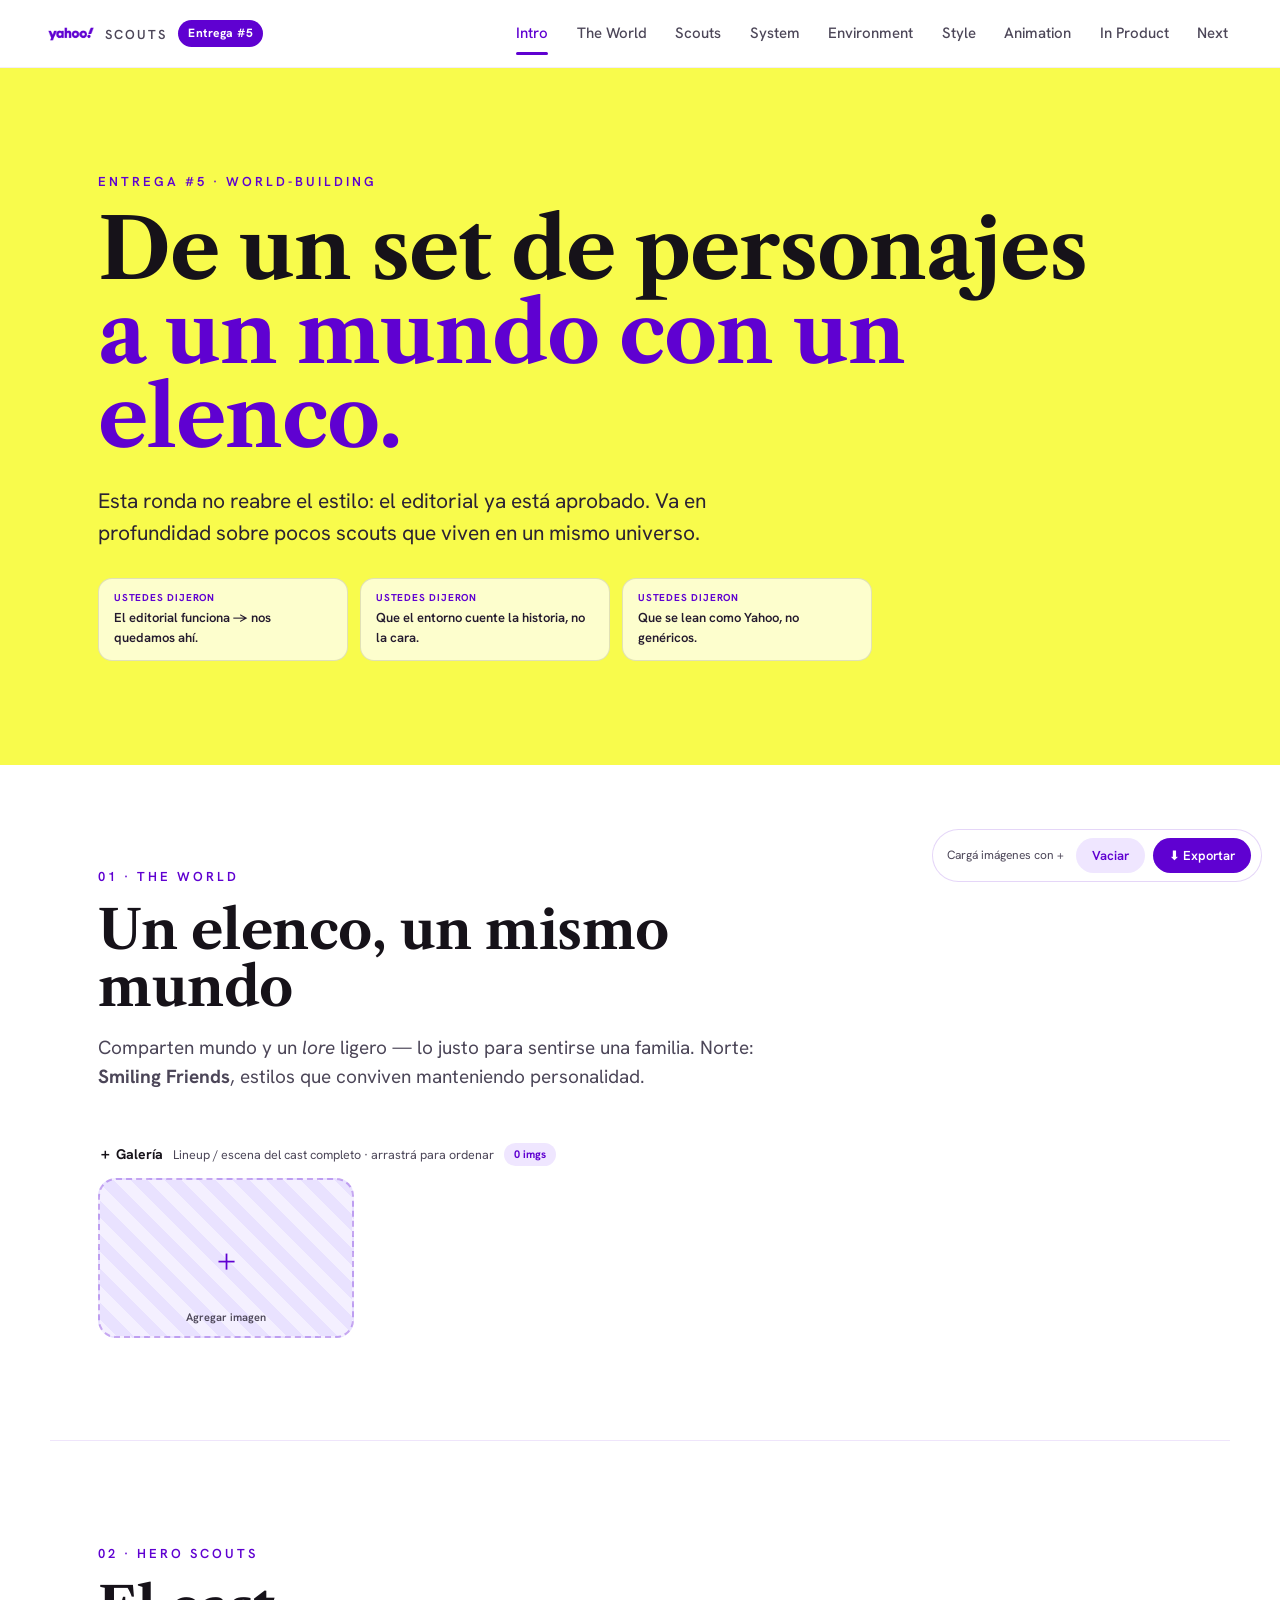
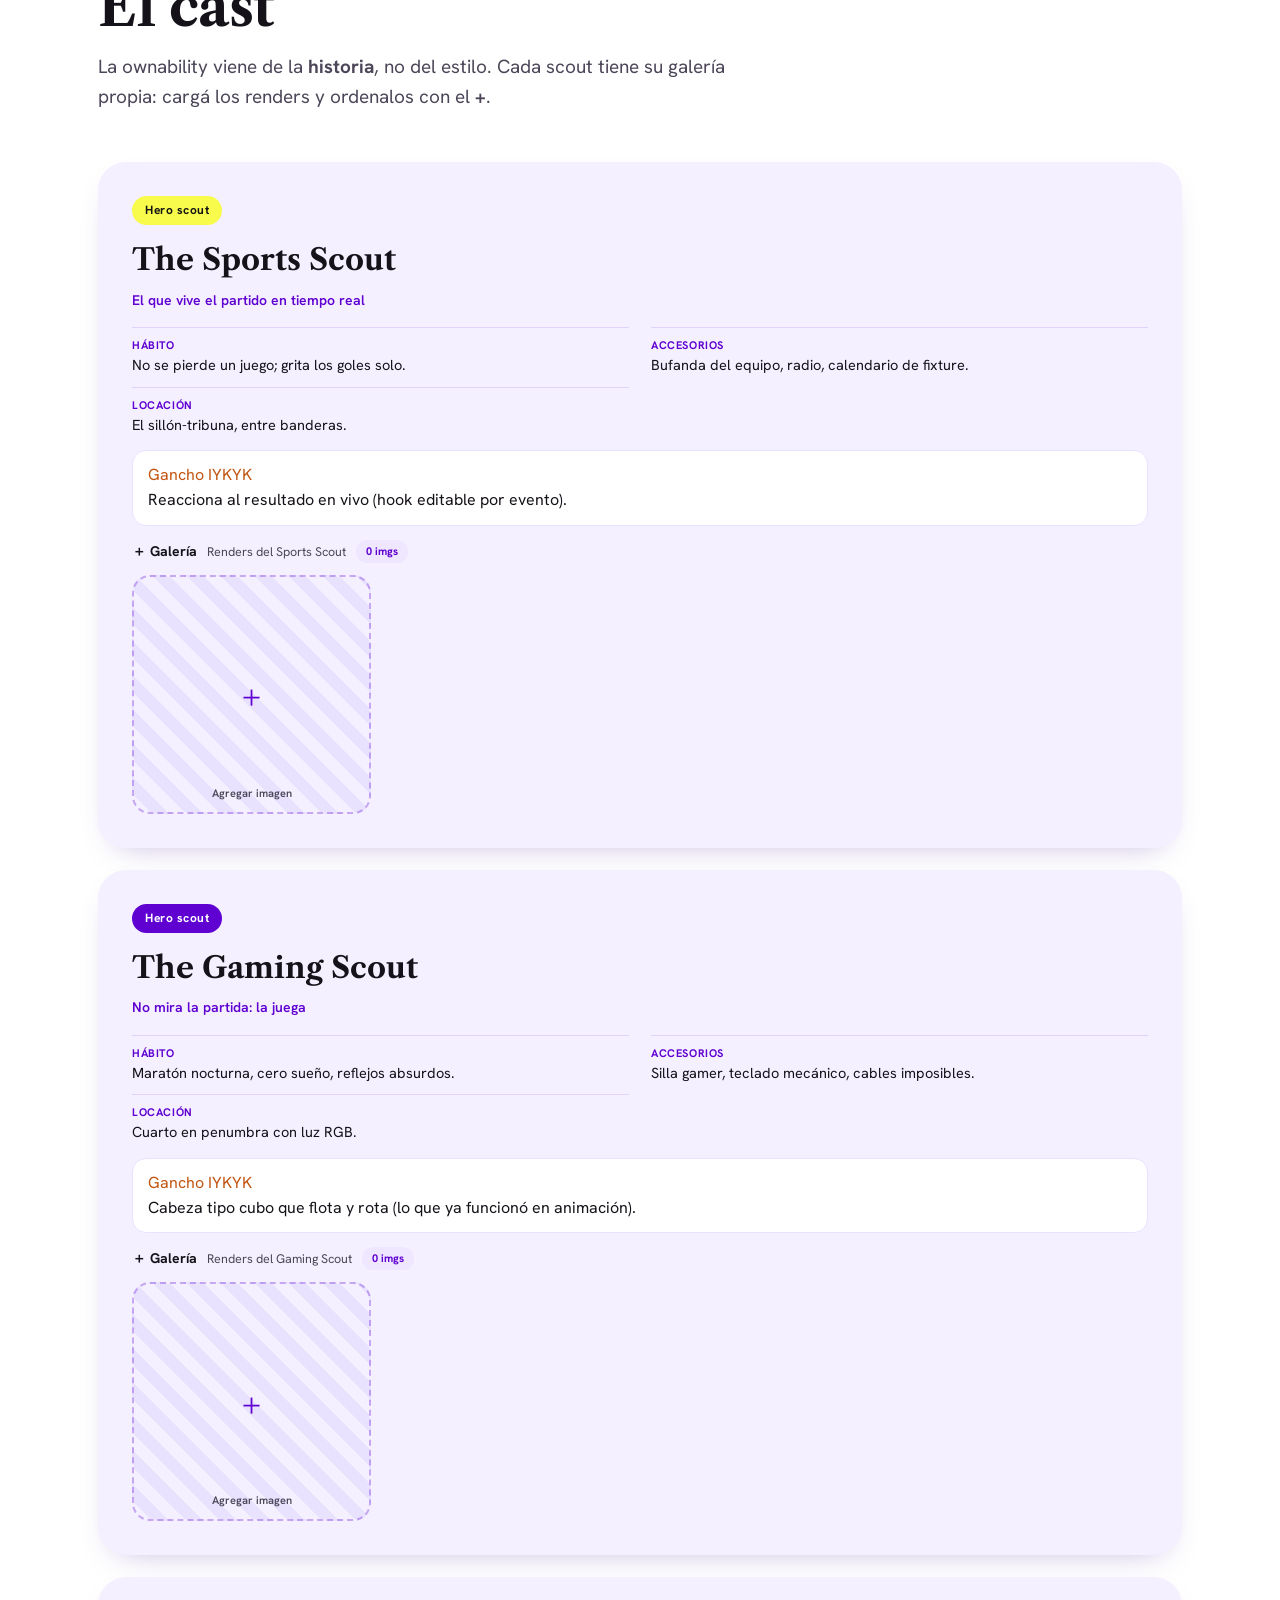
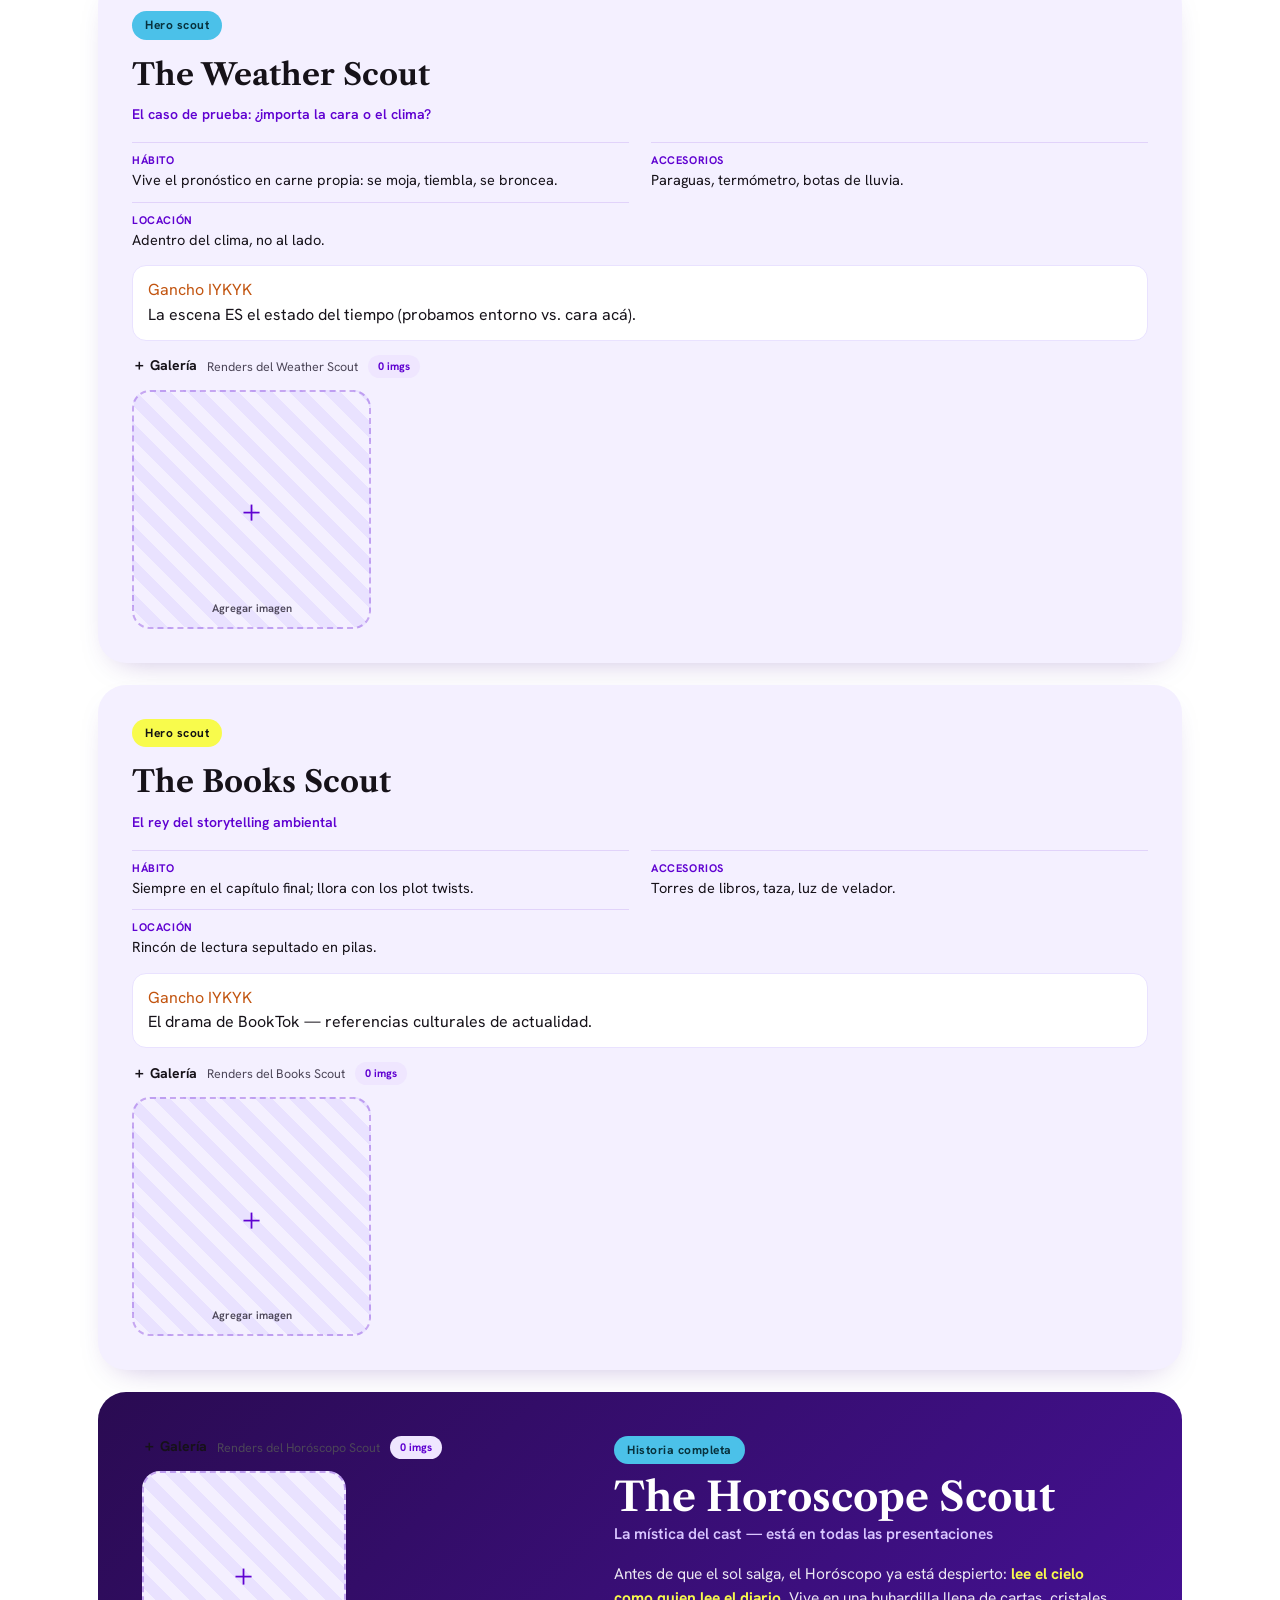
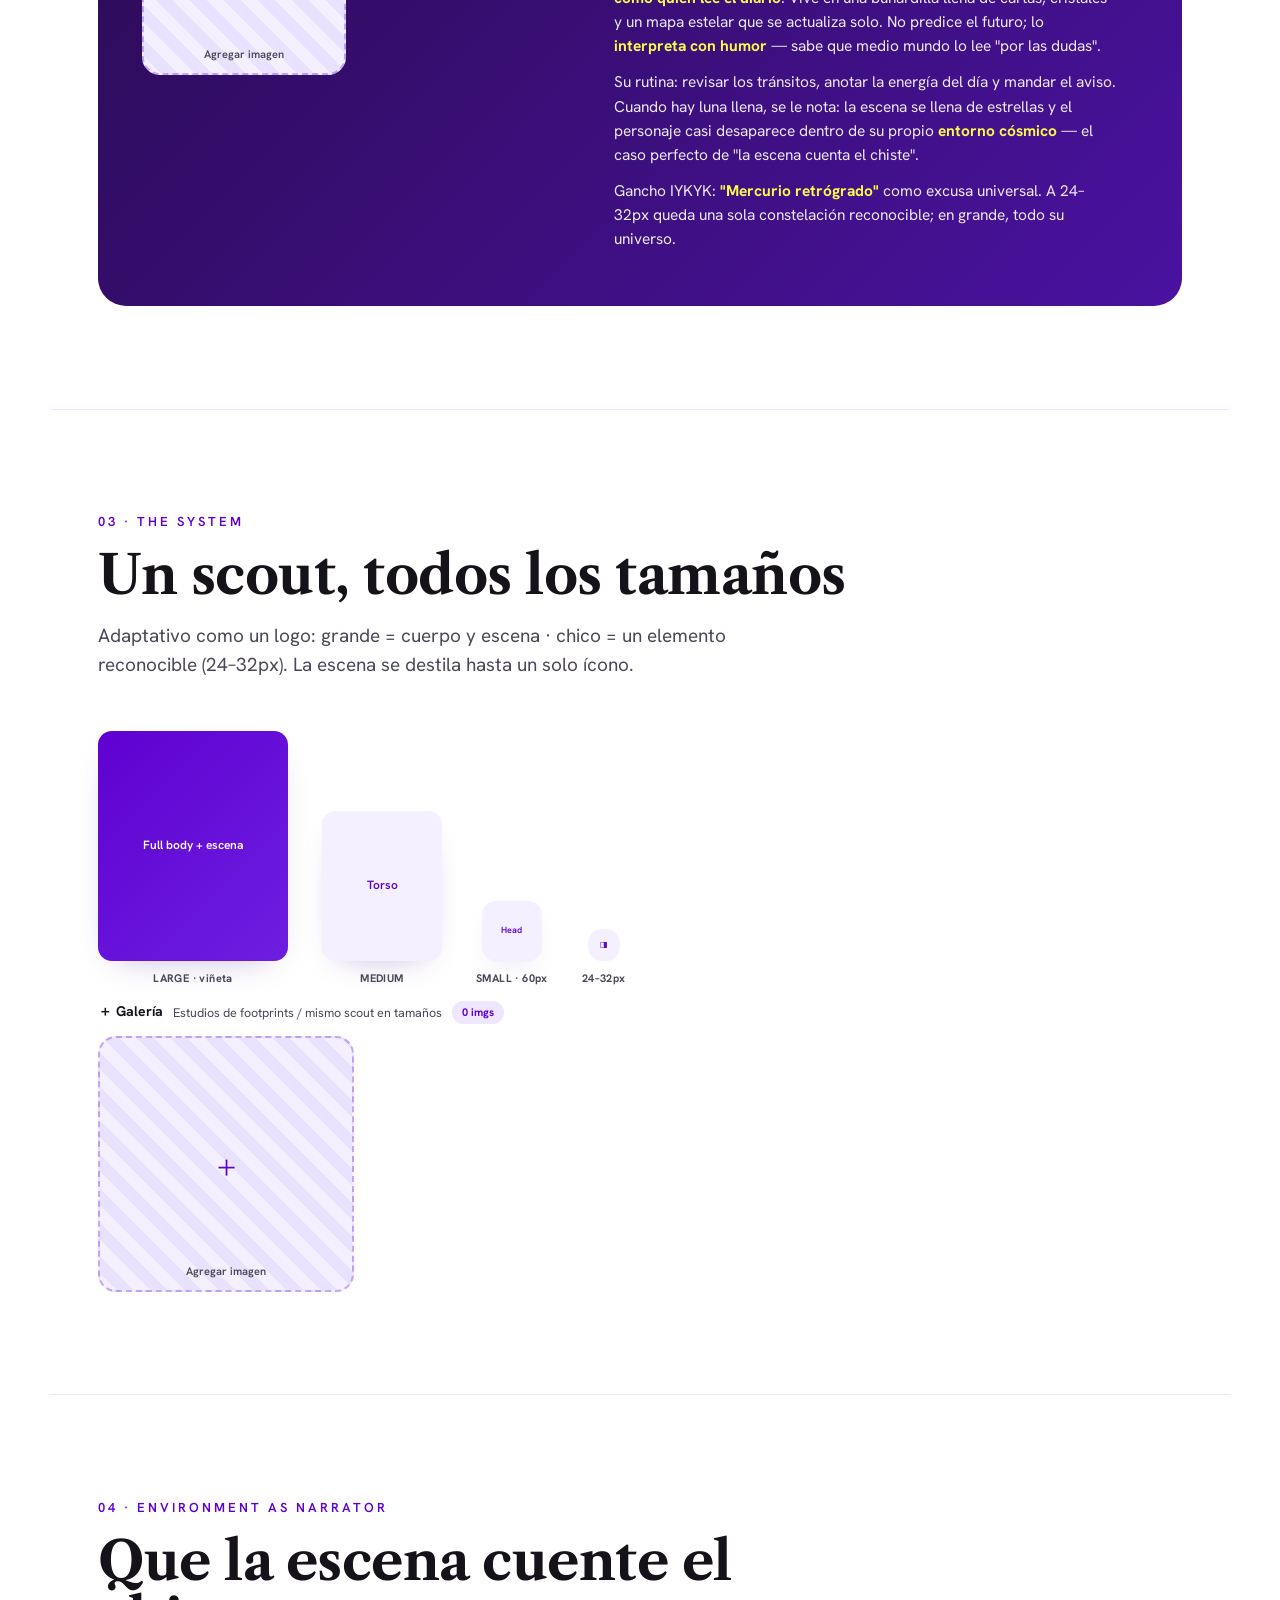
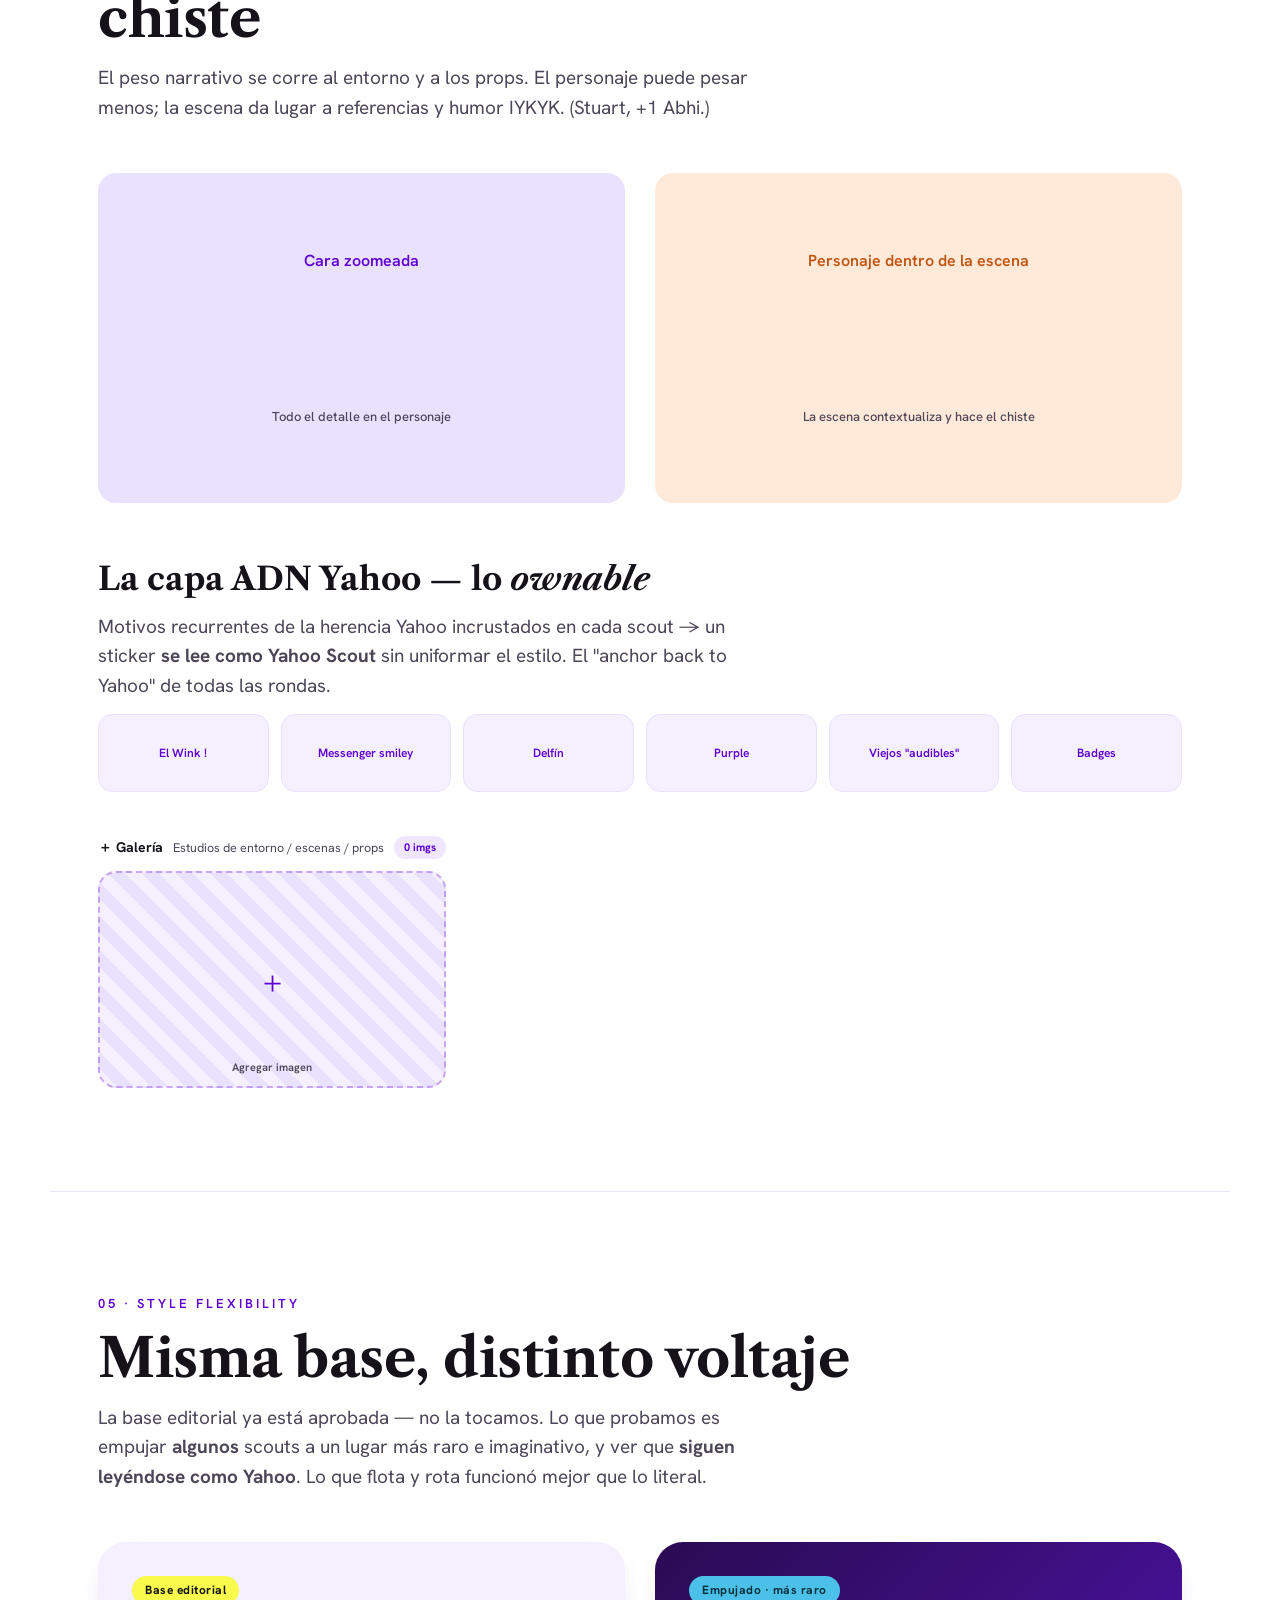
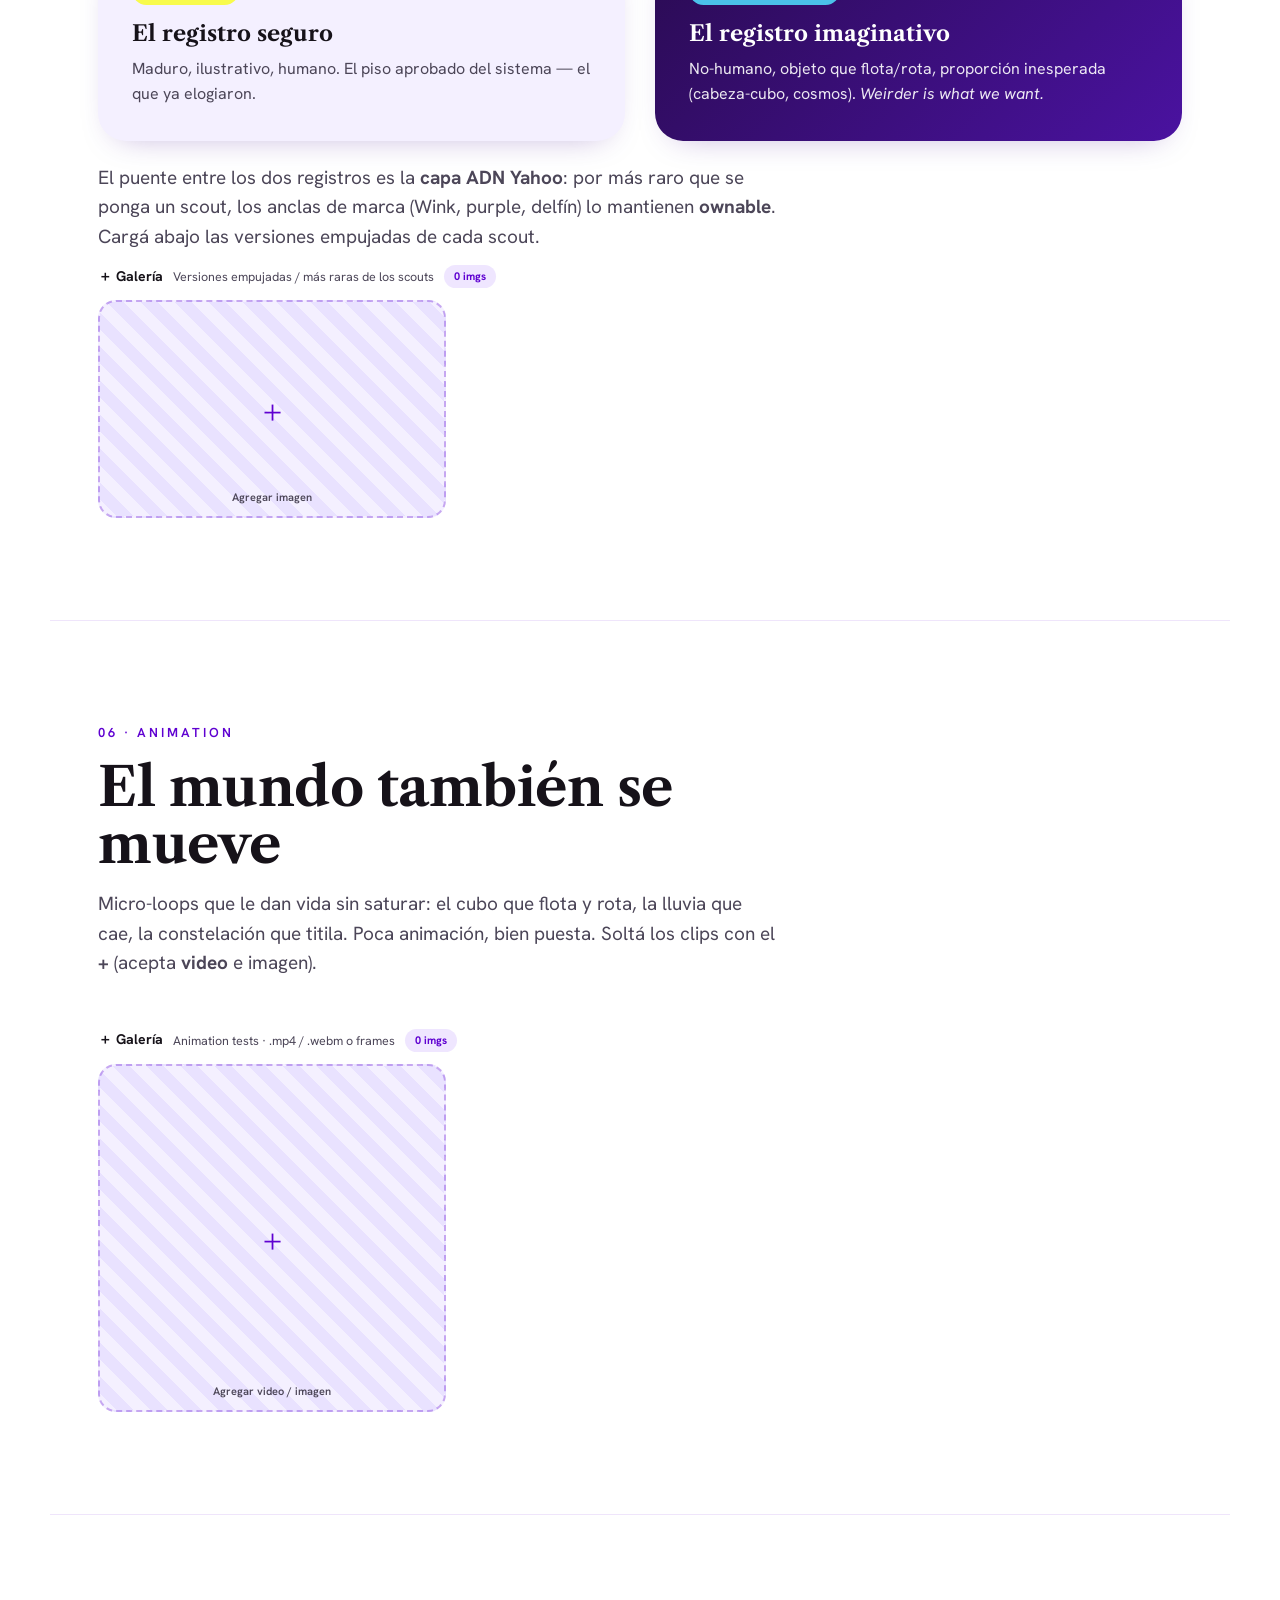
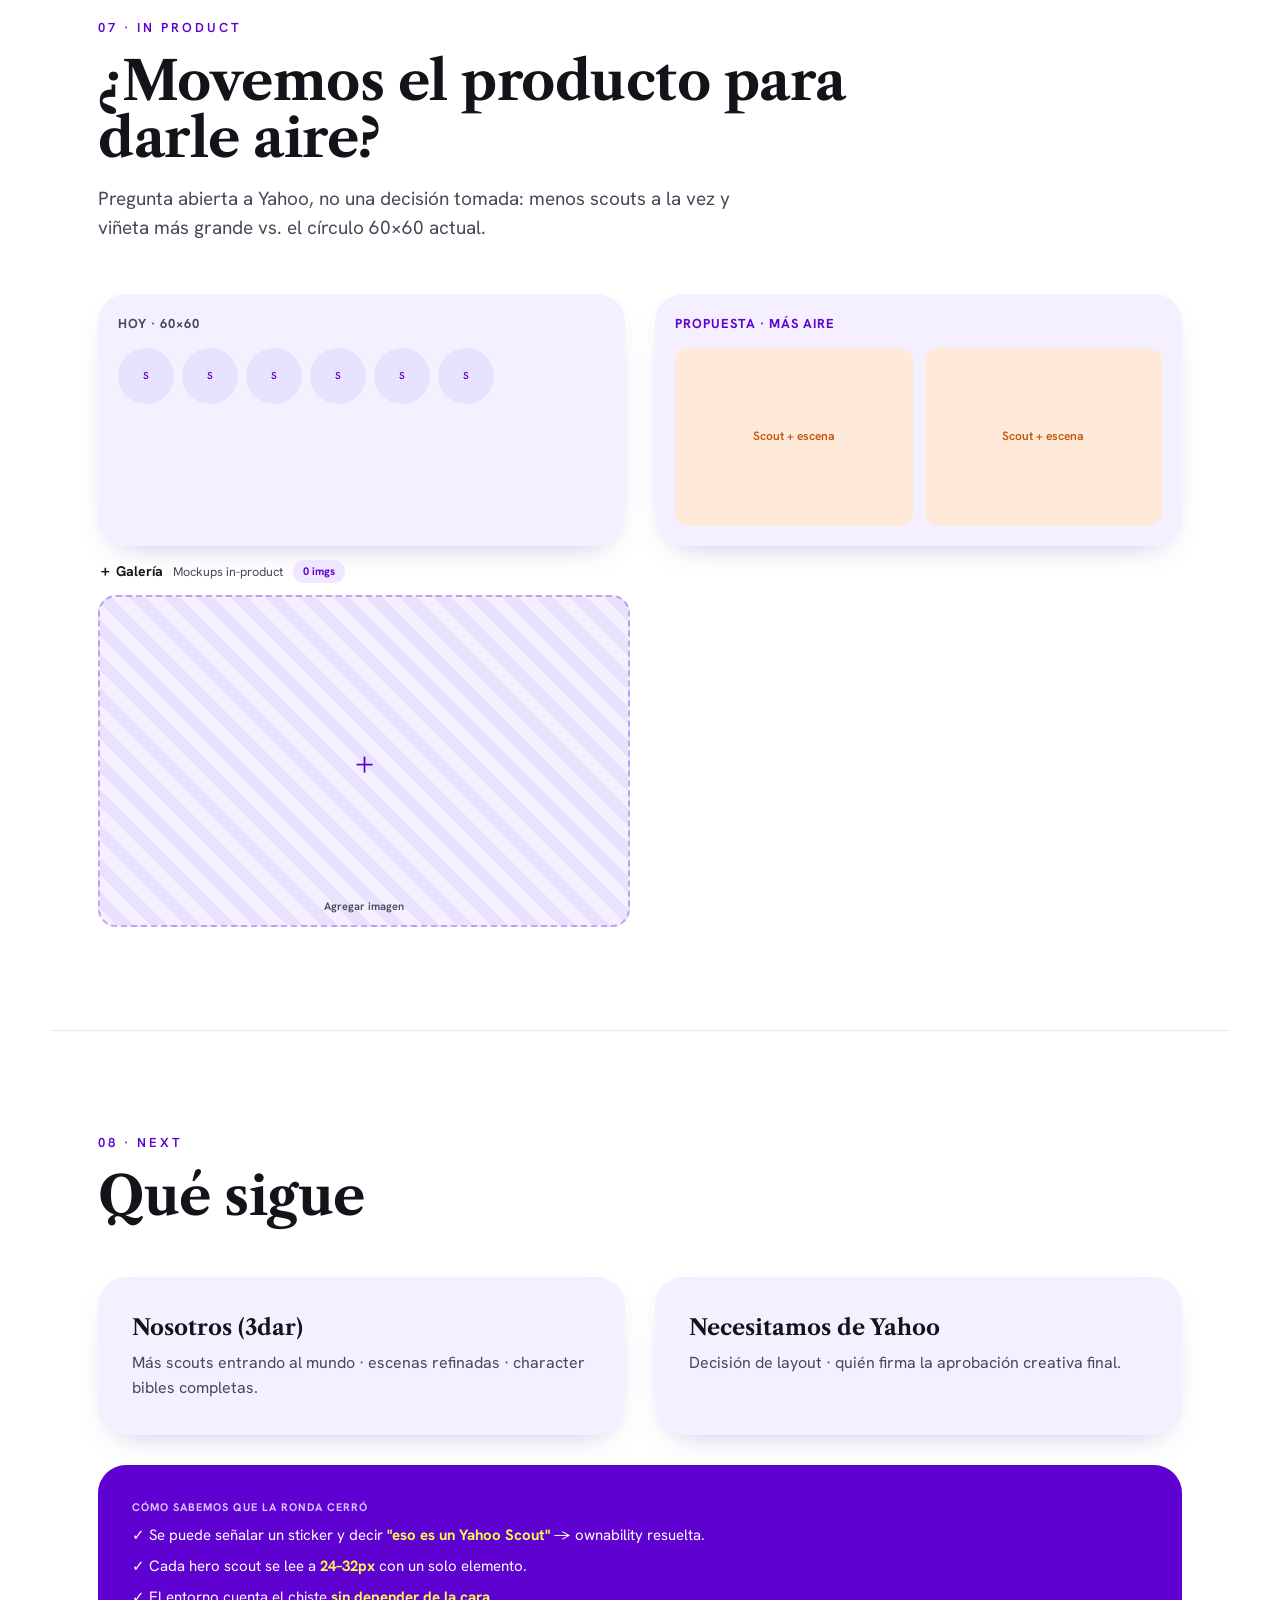
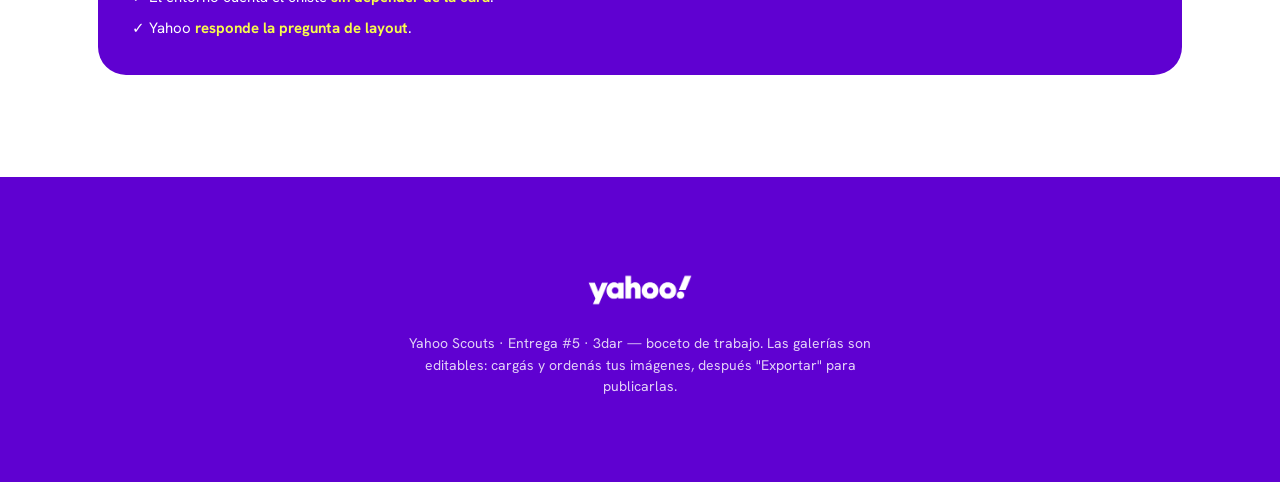
==== p-d5-73b97c27/index.html @ e2d55d2e "Move Delivery #5 to private unguessable slug + add Style Flexibility - Rename delivery-5/ -> p-d5-73" ====
<!DOCTYPE html>
<html lang="es">
<head>
<meta charset="UTF-8" />
<meta name="viewport" content="width=device-width, initial-scale=1.0" />
<title>Yahoo Scouts — Entrega #5 (boceto editable)</title>
<meta name="description" content="Yahoo Scouts — Entrega #5. De un set de personajes a un mundo con un elenco. Boceto de trabajo con galerías editables." />
<meta name="robots" content="noindex" />
<link rel="preconnect" href="https://fonts.googleapis.com" />
<link rel="preconnect" href="https://fonts.gstatic.com" crossorigin />
<link href="https://fonts.googleapis.com/css2?family=Hanken+Grotesk:wght@400;500;600;700;800&family=Libre+Caslon+Text:wght@400;700&display=swap" rel="stylesheet" />
<link rel="stylesheet" href="d5.css?v=1" />
</head>
<body>

<!-- ============ NAV ============ -->
<header class="nav" id="nav">
  <a href="#top" class="brand" aria-label="Yahoo Scouts">
    <img src="../assets/brand/yahoo-logo.png" class="brand-logo" alt="Yahoo" />
    <span class="brand-sub">scouts</span>
    <span class="brand-badge">Entrega&nbsp;#5</span>
  </a>
  <nav class="nav-links">
    <a href="#intro">Intro</a>
    <a href="#world">The&nbsp;World</a>
    <a href="#scouts">Scouts</a>
    <a href="#system">System</a>
    <a href="#env">Environment</a>
    <a href="#flex">Style</a>
    <a href="#anim">Animation</a>
    <a href="#product">In&nbsp;Product</a>
    <a href="#next">Next</a>
  </nav>
</header>

<main id="top">

  <!-- ============ INTRO ============ -->
  <section class="hero-intro" id="intro">
    <div class="hero-inner">
      <p class="eyebrow">Entrega #5 · World-building</p>
      <h1 class="hero-title">De un set de personajes<br><span class="hl">a un mundo con un elenco.</span></h1>
      <p class="hero-lede">Esta ronda no reabre el estilo: el editorial ya está aprobado.
      Va en profundidad sobre pocos scouts que viven en un mismo universo.</p>
      <div class="chips">
        <div class="saidchip"><b>Ustedes dijeron</b>El editorial funciona → nos quedamos ahí.</div>
        <div class="saidchip"><b>Ustedes dijeron</b>Que el entorno cuente la historia, no la cara.</div>
        <div class="saidchip"><b>Ustedes dijeron</b>Que se lean como Yahoo, no genéricos.</div>
      </div>
    </div>
  </section>

  <!-- ============ THE WORLD ============ -->
  <section class="section" id="world">
    <div class="section-head reveal">
      <p class="eyebrow">01 · The World</p>
      <h2>Un elenco, un mismo mundo</h2>
      <p class="section-lede">Comparten mundo y un <i>lore</i> ligero — lo justo para sentirse una familia.
      Norte: <b>Smiling Friends</b>, estilos que conviven manteniendo personalidad.</p>
    </div>
    <div class="gwrap reveal">
      <div class="gal cols-4" data-gallery="world" data-accept="image/*" data-tile="wide"
           data-hint="Lineup / escena del cast completo · arrastrá para ordenar"></div>
    </div>
  </section>
  <div class="divider"></div>

  <!-- ============ HERO SCOUTS ============ -->
  <section class="section" id="scouts">
    <div class="section-head reveal">
      <p class="eyebrow">02 · Hero Scouts</p>
      <h2>El cast</h2>
      <p class="section-lede">La ownability viene de la <b>historia</b>, no del estilo. Cada scout tiene
      su galería propia: cargá los renders y ordenalos con el <b>+</b>.</p>
    </div>

    <!-- SPORTS -->
    <div class="card reveal" style="margin-bottom:22px">
      <span class="chip chip-y">Hero scout</span>
      <h3>The Sports Scout</h3>
      <p class="role">El que vive el partido en tiempo real</p>
      <div class="bible-rows">
        <div class="brow"><div class="lbl">Hábito</div><div class="val">No se pierde un juego; grita los goles solo.</div></div>
        <div class="brow"><div class="lbl">Accesorios</div><div class="val">Bufanda del equipo, radio, calendario de fixture.</div></div>
        <div class="brow"><div class="lbl">Locación</div><div class="val">El sillón-tribuna, entre banderas.</div></div>
        <div class="iykyk"><div class="lbl">Gancho IYKYK</div><div class="val">Reacciona al resultado en vivo (hook editable por evento).</div></div>
      </div>
      <div class="gwrap">
        <div class="gal cols-4" data-gallery="scout-sports" data-accept="image/*"
             data-hint="Renders del Sports Scout"></div>
      </div>
    </div>

    <!-- GAMING -->
    <div class="card reveal" style="margin-bottom:22px">
      <span class="chip chip-p">Hero scout</span>
      <h3>The Gaming Scout</h3>
      <p class="role">No mira la partida: la juega</p>
      <div class="bible-rows">
        <div class="brow"><div class="lbl">Hábito</div><div class="val">Maratón nocturna, cero sueño, reflejos absurdos.</div></div>
        <div class="brow"><div class="lbl">Accesorios</div><div class="val">Silla gamer, teclado mecánico, cables imposibles.</div></div>
        <div class="brow"><div class="lbl">Locación</div><div class="val">Cuarto en penumbra con luz RGB.</div></div>
        <div class="iykyk"><div class="lbl">Gancho IYKYK</div><div class="val">Cabeza tipo cubo que flota y rota (lo que ya funcionó en animación).</div></div>
      </div>
      <div class="gwrap">
        <div class="gal cols-4" data-gallery="scout-gaming" data-accept="image/*"
             data-hint="Renders del Gaming Scout"></div>
      </div>
    </div>

    <!-- WEATHER -->
    <div class="card reveal" style="margin-bottom:22px">
      <span class="chip chip-c">Hero scout</span>
      <h3>The Weather Scout</h3>
      <p class="role">El caso de prueba: ¿importa la cara o el clima?</p>
      <div class="bible-rows">
        <div class="brow"><div class="lbl">Hábito</div><div class="val">Vive el pronóstico en carne propia: se moja, tiembla, se broncea.</div></div>
        <div class="brow"><div class="lbl">Accesorios</div><div class="val">Paraguas, termómetro, botas de lluvia.</div></div>
        <div class="brow"><div class="lbl">Locación</div><div class="val">Adentro del clima, no al lado.</div></div>
        <div class="iykyk"><div class="lbl">Gancho IYKYK</div><div class="val">La escena ES el estado del tiempo (probamos entorno vs. cara acá).</div></div>
      </div>
      <div class="gwrap">
        <div class="gal cols-4" data-gallery="scout-weather" data-accept="image/*"
             data-hint="Renders del Weather Scout"></div>
      </div>
    </div>

    <!-- BOOKS -->
    <div class="card reveal" style="margin-bottom:22px">
      <span class="chip chip-y">Hero scout</span>
      <h3>The Books Scout</h3>
      <p class="role">El rey del storytelling ambiental</p>
      <div class="bible-rows">
        <div class="brow"><div class="lbl">Hábito</div><div class="val">Siempre en el capítulo final; llora con los plot twists.</div></div>
        <div class="brow"><div class="lbl">Accesorios</div><div class="val">Torres de libros, taza, luz de velador.</div></div>
        <div class="brow"><div class="lbl">Locación</div><div class="val">Rincón de lectura sepultado en pilas.</div></div>
        <div class="iykyk"><div class="lbl">Gancho IYKYK</div><div class="val">El drama de BookTok — referencias culturales de actualidad.</div></div>
      </div>
      <div class="gwrap">
        <div class="gal cols-4" data-gallery="scout-books" data-accept="image/*"
             data-hint="Renders del Books Scout"></div>
      </div>
    </div>

    <!-- HOROSCOPE — con historia completa -->
    <div class="story reveal">
      <div class="story-media">
        <div class="gwrap" style="margin:0">
          <div class="gal cols-2" data-gallery="scout-horoscope" data-accept="image/*"
               data-hint="Renders del Horóscopo Scout" data-dark="1"></div>
        </div>
      </div>
      <div>
        <span class="chip chip-c">Historia completa</span>
        <h3>The Horoscope Scout</h3>
        <p class="role">La mística del cast — está en todas las presentaciones</p>
        <p>Antes de que el sol salga, el Horóscopo ya está despierto: <b>lee el cielo como quien
        lee el diario</b>. Vive en una buhardilla llena de cartas, cristales y un mapa estelar
        que se actualiza solo. No predice el futuro; lo <b>interpreta con humor</b> — sabe que
        medio mundo lo lee "por las dudas".</p>
        <p>Su rutina: revisar los tránsitos, anotar la energía del día y mandar el aviso.
        Cuando hay luna llena, se le nota: la escena se llena de estrellas y el personaje casi
        desaparece dentro de su propio <b>entorno cósmico</b> — el caso perfecto de "la escena
        cuenta el chiste".</p>
        <p>Gancho IYKYK: <b>"Mercurio retrógrado"</b> como excusa universal. A 24–32px queda
        una sola constelación reconocible; en grande, todo su universo.</p>
      </div>
    </div>
  </section>
  <div class="divider"></div>

  <!-- ============ THE SYSTEM ============ -->
  <section class="section" id="system">
    <div class="section-head reveal">
      <p class="eyebrow">03 · The System</p>
      <h2>Un scout, todos los tamaños</h2>
      <p class="section-lede">Adaptativo como un logo: grande = cuerpo y escena · chico = un elemento
      reconocible (24–32px). La escena se destila hasta un solo ícono.</p>
    </div>
    <div class="footstrip reveal">
      <div class="foot f-lg"><div class="box dark">Full body + escena</div><small>LARGE · viñeta</small></div>
      <div class="foot f-md"><div class="box">Torso</div><small>MEDIUM</small></div>
      <div class="foot f-sm"><div class="box">Head</div><small>SMALL · 60px</small></div>
      <div class="foot f-xs"><div class="box">◨</div><small>24–32px</small></div>
    </div>
    <div class="gwrap reveal">
      <div class="gal cols-4" data-gallery="system" data-accept="image/*"
           data-hint="Estudios de footprints / mismo scout en tamaños"></div>
    </div>
  </section>
  <div class="divider"></div>

  <!-- ============ ENVIRONMENT ============ -->
  <section class="section" id="env">
    <div class="section-head reveal">
      <p class="eyebrow">04 · Environment as Narrator</p>
      <h2>Que la escena cuente el chiste</h2>
      <p class="section-lede">El peso narrativo se corre al entorno y a los props. El personaje puede
      pesar menos; la escena da lugar a referencias y humor IYKYK. (Stuart, +1 Abhi.)</p>
    </div>

    <div class="compare reveal">
      <div>
        <div class="box a">Cara zoomeada<small>Todo el detalle en el personaje</small></div>
      </div>
      <div>
        <div class="box b">Personaje dentro de la escena<small>La escena contextualiza y hace el chiste</small></div>
      </div>
    </div>

    <h3 style="font-family:var(--font-display);font-size:clamp(22px,3vw,32px);margin:clamp(32px,4vw,52px) 0 8px" class="reveal">La capa ADN Yahoo — lo <i>ownable</i></h3>
    <p class="section-lede reveal">Motivos recurrentes de la herencia Yahoo incrustados en cada scout →
    un sticker <b>se lee como Yahoo Scout</b> sin uniformar el estilo. El "anchor back to Yahoo" de todas las rondas.</p>
    <div class="dna reveal">
      <span>El Wink !</span><span>Messenger smiley</span><span>Delfín</span>
      <span>Purple</span><span>Viejos "audibles"</span><span>Badges</span>
    </div>

    <div class="gwrap reveal" style="margin-top:clamp(28px,4vw,44px)">
      <div class="gal cols-3" data-gallery="environment" data-accept="image/*" data-tile="wide"
           data-hint="Estudios de entorno / escenas / props"></div>
    </div>
  </section>
  <div class="divider"></div>

  <!-- ============ STYLE FLEXIBILITY ============ -->
  <section class="section" id="flex">
    <div class="section-head reveal">
      <p class="eyebrow">05 · Style Flexibility</p>
      <h2>Misma base, distinto voltaje</h2>
      <p class="section-lede">La base editorial ya está aprobada — no la tocamos. Lo que probamos es
      empujar <b>algunos</b> scouts a un lugar más raro e imaginativo, y ver que <b>siguen leyéndose
      como Yahoo</b>. Lo que flota y rota funcionó mejor que lo literal.</p>
    </div>
    <div class="two reveal">
      <div class="card">
        <span class="chip chip-y">Base editorial</span>
        <h3 style="font-size:22px">El registro seguro</h3>
        <p style="color:var(--ink-soft);margin-top:6px">Maduro, ilustrativo, humano. El piso aprobado
        del sistema — el que ya elogiaron.</p>
      </div>
      <div class="card" style="background:linear-gradient(135deg,#2a0b52,#4a12a0);color:#fff">
        <span class="chip chip-c">Empujado · más raro</span>
        <h3 style="font-size:22px;color:#fff">El registro imaginativo</h3>
        <p style="color:rgba(255,255,255,.9);margin-top:6px">No-humano, objeto que flota/rota,
        proporción inesperada (cabeza-cubo, cosmos). <i>Weirder is what we want.</i></p>
      </div>
    </div>
    <p class="section-lede reveal" style="margin-top:22px">El puente entre los dos registros es la
    <b>capa ADN Yahoo</b>: por más raro que se ponga un scout, los anclas de marca (Wink, purple,
    delfín) lo mantienen <b>ownable</b>. Cargá abajo las versiones empujadas de cada scout.</p>
    <div class="gwrap reveal">
      <div class="gal cols-3" data-gallery="flex" data-accept="image/*" data-tile="wide"
           data-hint="Versiones empujadas / más raras de los scouts"></div>
    </div>
  </section>
  <div class="divider"></div>

  <!-- ============ ANIMATION ============ -->
  <section class="section" id="anim">
    <div class="section-head reveal">
      <p class="eyebrow">06 · Animation</p>
      <h2>El mundo también se mueve</h2>
      <p class="section-lede">Micro-loops que le dan vida sin saturar: el cubo que flota y rota,
      la lluvia que cae, la constelación que titila. Poca animación, bien puesta. Soltá los clips
      con el <b>+</b> (acepta <b>video</b> e imagen).</p>
    </div>
    <div class="gwrap reveal">
      <div class="gal cols-3" data-gallery="animation" data-accept="video/*,image/*"
           data-hint="Animation tests · .mp4 / .webm o frames"></div>
    </div>
  </section>
  <div class="divider"></div>

  <!-- ============ IN PRODUCT ============ -->
  <section class="section" id="product">
    <div class="section-head reveal">
      <p class="eyebrow">07 · In Product</p>
      <h2>¿Movemos el producto para darle aire?</h2>
      <p class="section-lede">Pregunta abierta a Yahoo, no una decisión tomada: menos scouts a la vez
      y viñeta más grande vs. el círculo 60×60 actual.</p>
    </div>
    <div class="mock-row reveal">
      <div class="mock now">
        <h4>Hoy · 60×60</h4>
        <div class="dots">
          <span class="d">S</span><span class="d">S</span><span class="d">S</span>
          <span class="d">S</span><span class="d">S</span><span class="d">S</span>
        </div>
      </div>
      <div class="mock next">
        <h4>Propuesta · más aire</h4>
        <div class="airy">
          <span class="b">Scout + escena</span><span class="b">Scout + escena</span>
        </div>
      </div>
    </div>
    <div class="gwrap reveal">
      <div class="gal cols-2" data-gallery="in-product" data-accept="image/*" data-tile="wide"
           data-hint="Mockups in-product"></div>
    </div>
  </section>
  <div class="divider"></div>

  <!-- ============ NEXT ============ -->
  <section class="section" id="next">
    <div class="section-head reveal">
      <p class="eyebrow">08 · Next</p>
      <h2>Qué sigue</h2>
    </div>
    <div class="two reveal">
      <div class="card">
        <h3 style="font-size:22px">Nosotros (3dar)</h3>
        <p style="color:var(--ink-soft);margin-top:6px">Más scouts entrando al mundo · escenas refinadas · character bibles completas.</p>
      </div>
      <div class="card">
        <h3 style="font-size:22px">Necesitamos de Yahoo</h3>
        <p style="color:var(--ink-soft);margin-top:6px">Decisión de layout · quién firma la aprobación creativa final.</p>
      </div>
    </div>
    <div class="check reveal">
      <div class="lbl">Cómo sabemos que la ronda cerró</div>
      <p>✓ Se puede señalar un sticker y decir <b>"eso es un Yahoo Scout"</b> → ownability resuelta.</p>
      <p>✓ Cada hero scout se lee a <b>24–32px</b> con un solo elemento.</p>
      <p>✓ El entorno cuenta el chiste <b>sin depender de la cara</b>.</p>
      <p>✓ Yahoo <b>responde la pregunta de layout</b>.</p>
    </div>
  </section>

</main>

<footer class="footer">
  <img src="../assets/brand/yahoo-logo.png" class="footer-logo" alt="Yahoo" />
  <p>Yahoo Scouts · Entrega #5 · 3dar — boceto de trabajo. Las galerías son editables:
  cargás y ordenás tus imágenes, después "Exportar" para publicarlas.</p>
</footer>

<!-- lightbox -->
<div class="lightbox" id="lightbox"><button class="lightbox-close" id="lbClose" aria-label="Cerrar">&times;</button></div>
<!-- toast -->
<div class="toast" id="toast"></div>

<script src="d5.js?v=1"></script>
</body>
</html>
---- p-d5-73b97c27/d5.css ----
/* ============================================================
   Yahoo Scouts — Delivery #5 (working boceto, editable galleries)
   Look calcado del sitio oficial (styles.css) + editor de galerías.
   ============================================================ */
:root{
  --purple:#5F01D1;
  --purple-600:#6d1ee0;
  --purple-100:#efe6ff;
  --yellow:#F8FB4C;
  --yellow-ink:#141414;
  --cyan:#4BC1E9;
  --cyan-ink:#08323d;
  --lav:#e9e2ff;
  --lav-2:#f4f0ff;
  --ink:#161219;
  --ink-soft:#4c4658;
  --white:#ffffff;
  --ok:#12a05a;
  --radius:28px;
  --radius-sm:18px;
  --shadow:0 24px 60px -28px rgba(60,10,140,.45);
  --shadow-soft:0 12px 34px -20px rgba(60,10,140,.4);
  --maxw:1180px;
  --font-display:'Libre Caslon Text', Georgia, 'Times New Roman', serif;
  --font-head:'Hanken Grotesk', system-ui, sans-serif;
  --font-body:'Hanken Grotesk', system-ui, sans-serif;
}
*{box-sizing:border-box;margin:0;padding:0}
html{scroll-behavior:smooth;scroll-padding-top:88px}
body{font-family:var(--font-body);color:var(--ink);background:var(--white);line-height:1.55;-webkit-font-smoothing:antialiased;overflow-x:hidden}
img{max-width:100%;display:block}
a{color:inherit;text-decoration:none}

/* ---------- NAV ---------- */
.nav{position:sticky;top:0;z-index:50;display:flex;align-items:center;justify-content:space-between;gap:24px;padding:14px clamp(18px,4vw,48px);background:rgba(255,255,255,.82);backdrop-filter:saturate(160%) blur(14px);border-bottom:1px solid rgba(95,1,209,.08);transition:box-shadow .3s ease}
.nav.scrolled{box-shadow:0 10px 30px -22px rgba(60,10,140,.6)}
.brand{display:flex;align-items:center;gap:11px}
.brand-logo{height:26px;width:auto;display:block}
.brand-sub{font-family:var(--font-head);font-weight:600;font-size:13px;color:var(--ink-soft);text-transform:uppercase;letter-spacing:2px;transform:translateY(1px)}
.brand-badge{font-family:var(--font-head);font-weight:700;font-size:12px;color:#fff;background:var(--purple);padding:4px 10px;border-radius:999px;letter-spacing:.5px}
.nav-links{display:flex;gap:clamp(6px,1.6vw,22px);align-items:center;flex-wrap:wrap;justify-content:flex-end}
.nav-links a{font-weight:500;font-size:15px;color:var(--ink-soft);padding:8px 4px;position:relative;transition:color .2s}
.nav-links a:hover,.nav-links a.active{color:var(--purple)}
.nav-links a.active::after{content:"";position:absolute;left:4px;right:4px;bottom:-2px;height:3px;background:var(--purple);border-radius:3px}

/* ---------- Sections ---------- */
.section{padding:clamp(56px,8vw,104px) clamp(18px,5vw,48px);max-width:var(--maxw);margin:0 auto}
.eyebrow{font-family:var(--font-head);font-weight:600;text-transform:uppercase;letter-spacing:3px;font-size:13px;color:var(--purple)}
.section-head{max-width:760px;margin-bottom:clamp(30px,4vw,52px)}
.section-head h2{font-family:var(--font-display);font-weight:700;font-size:clamp(30px,4.6vw,54px);line-height:1.06;margin:.28em 0 .3em;letter-spacing:-.5px}
.section-lede{font-size:clamp(16px,2vw,19px);color:var(--ink-soft);max-width:62ch}
.divider{height:1px;background:rgba(95,1,209,.1);max-width:var(--maxw);margin:0 auto}

/* ---------- HERO ---------- */
.hero-intro{background:var(--yellow);min-height:min(64vh,540px);display:flex;align-items:center}
.hero-inner{max-width:var(--maxw);margin:0 auto;padding:clamp(48px,9vw,104px) clamp(18px,5vw,48px);width:100%}
.hero-title{font-family:var(--font-display);font-weight:700;font-size:clamp(40px,7vw,84px);line-height:1;letter-spacing:-1px;margin:.18em 0 .3em}
.hero-title .hl{color:var(--purple)}
.hero-lede{font-size:clamp(17px,2.1vw,21px);color:#2b2233;max-width:56ch;margin-bottom:28px}
.chips{display:flex;gap:12px;flex-wrap:wrap}
.saidchip{background:rgba(255,255,255,.72);border:1px solid rgba(20,20,20,.12);border-radius:14px;padding:11px 15px;font-size:13px;font-weight:600;max-width:250px;color:#241a2e}
.saidchip b{display:block;font-family:var(--font-head);color:var(--purple);font-size:10px;text-transform:uppercase;letter-spacing:.8px;margin-bottom:3px}

/* ---------- Cards / bible ---------- */
.card{background:var(--lav-2);border-radius:var(--radius);box-shadow:var(--shadow-soft);padding:clamp(22px,3vw,34px)}
.card h3{font-family:var(--font-display);font-weight:700;font-size:clamp(22px,2.6vw,30px);margin-bottom:6px}
.card .role{color:var(--purple);font-weight:600;font-size:14px;margin-bottom:16px}
.chip{display:inline-block;font-family:var(--font-head);font-weight:700;font-size:12px;letter-spacing:.5px;padding:5px 13px;border-radius:999px;margin-bottom:12px}
.chip-y{background:var(--yellow);color:var(--yellow-ink)}
.chip-p{background:var(--purple);color:#fff}
.chip-c{background:var(--cyan);color:var(--cyan-ink)}

.bible-rows{display:grid;grid-template-columns:1fr 1fr;gap:10px 22px;margin-top:6px}
@media(max-width:640px){.bible-rows{grid-template-columns:1fr}}
.brow{border-top:1px solid rgba(95,1,209,.12);padding-top:9px}
.brow .lbl{font-family:var(--font-head);font-size:11px;font-weight:700;text-transform:uppercase;letter-spacing:.6px;color:var(--purple)}
.brow .val{font-size:14.5px;color:var(--ink)}
.iykyk{grid-column:1/-1;background:#fff;border:1px solid var(--lav);border-radius:14px;padding:12px 15px;margin-top:4px}
.iykyk .lbl{color:#c2540f}

/* full character story */
.story{display:grid;grid-template-columns:.9fr 1.1fr;gap:clamp(22px,3.4vw,44px);align-items:center;background:linear-gradient(135deg,#2a0b52,#4a12a0);color:#fff;border-radius:var(--radius);overflow:hidden;padding:clamp(24px,3.4vw,44px)}
@media(max-width:760px){.story{grid-template-columns:1fr}}
.story h3{font-family:var(--font-display);font-weight:700;font-size:clamp(26px,3.4vw,40px);line-height:1.05;margin-bottom:4px}
.story .role{color:#d9c6ff;font-weight:600;margin-bottom:16px}
.story p{color:rgba(255,255,255,.9);font-size:15.5px;margin-bottom:12px;max-width:56ch}
.story p b{color:var(--yellow)}
.story .story-media{align-self:stretch}

/* ---------- The System (footprints) ---------- */
.footstrip{display:flex;align-items:flex-end;gap:clamp(18px,3vw,34px);flex-wrap:wrap;margin-top:12px}
.foot{text-align:center}
.foot .box{background:var(--lav-2);border-radius:14px;box-shadow:var(--shadow-soft);display:grid;place-items:center;color:var(--purple);font-weight:600;font-size:12px;margin:0 auto;overflow:hidden}
.foot .box.dark{background:linear-gradient(135deg,var(--purple),var(--purple-600));color:#fff}
.foot small{display:block;margin-top:9px;font-size:11px;font-weight:700;letter-spacing:.4px;color:var(--ink-soft)}
.f-lg .box{width:190px;height:230px}
.f-md .box{width:120px;height:150px}
.f-sm .box{width:60px;height:60px;font-size:9px}
.f-xs .box{width:32px;height:32px;font-size:8px}

/* ---------- Environment compare + DNA ---------- */
.compare{display:grid;grid-template-columns:1fr 1fr;gap:clamp(18px,2.6vw,30px);margin-top:12px}
@media(max-width:700px){.compare{grid-template-columns:1fr}}
.compare .box{aspect-ratio:16/10;border-radius:var(--radius-sm);display:grid;place-items:center;text-align:center;font-weight:600;padding:14px}
.compare .a{background:var(--lav);color:var(--purple)}
.compare .b{background:#ffe9d8;color:#c2540f}
.compare small{display:block;margin-top:10px;font-size:13px;color:var(--ink-soft);font-weight:500}
.vs{font-family:var(--font-display);font-style:italic;color:var(--ink-soft);text-align:center;margin:4px 0}
.dna{display:grid;grid-template-columns:repeat(6,1fr);gap:12px;margin-top:14px}
@media(max-width:700px){.dna{grid-template-columns:repeat(3,1fr)}}
.dna span{background:var(--lav-2);border:1px solid var(--lav);border-radius:14px;height:78px;display:grid;place-items:center;text-align:center;font-size:12px;font-weight:600;color:var(--purple);padding:8px}

/* ---------- In Product mock ---------- */
.mock-row{display:grid;grid-template-columns:1fr 1fr;gap:clamp(18px,2.6vw,30px);margin-top:12px}
@media(max-width:700px){.mock-row{grid-template-columns:1fr}}
.mock{background:var(--lav-2);border-radius:var(--radius);box-shadow:var(--shadow-soft);padding:20px}
.mock h4{font-family:var(--font-head);font-size:13px;text-transform:uppercase;letter-spacing:1px;color:var(--ink-soft);margin-bottom:14px}
.mock.now h4{color:var(--ink-soft)}
.mock.next h4{color:var(--purple)}
.dots{display:flex;flex-wrap:wrap;gap:8px}
.dots .d{width:56px;height:56px;border-radius:50%;background:var(--lav);display:grid;place-items:center;font-size:10px;color:var(--purple);font-weight:600}
.airy{display:grid;grid-template-columns:1fr 1fr;gap:12px}
.airy .b{aspect-ratio:4/3;border-radius:14px;background:#ffe9d8;color:#c2540f;display:grid;place-items:center;font-weight:600;font-size:12px;text-align:center;padding:8px}

/* ---------- Next / closing ---------- */
.two{display:grid;grid-template-columns:1fr 1fr;gap:clamp(18px,2.6vw,30px)}
@media(max-width:700px){.two{grid-template-columns:1fr}}
.check{background:var(--purple);color:#fff;border-radius:var(--radius);padding:clamp(22px,3vw,34px);margin-top:clamp(20px,3vw,30px)}
.check .lbl{font-family:var(--font-head);font-weight:700;font-size:11px;letter-spacing:1px;text-transform:uppercase;color:#d9c6ff}
.check p{margin-top:8px;font-size:15px}
.check p b{color:var(--yellow)}

/* ---------- FOOTER ---------- */
.footer{background:var(--purple);color:#fff;text-align:center;padding:clamp(44px,7vw,84px) 24px}
.footer-logo{height:clamp(38px,6vw,58px);width:auto;margin:0 auto 14px;filter:brightness(0) invert(1)}
.footer p{opacity:.82;font-size:14px;max-width:60ch;margin:6px auto 0}

/* ============================================================
   EDITABLE GALLERIES  (the "+" editor)
   ============================================================ */
.gwrap{margin-top:14px}
.ghead{display:flex;align-items:center;gap:10px;margin-bottom:12px;flex-wrap:wrap}
.ghead .gname{font-family:var(--font-head);font-weight:700;font-size:14px;color:var(--ink)}
.ghead .ghint{font-size:12.5px;color:var(--ink-soft)}
.ghead .gcount{font-size:11px;font-weight:700;color:var(--purple);background:var(--purple-100);padding:3px 10px;border-radius:999px}
.gal{display:grid;grid-template-columns:repeat(var(--cols,4),1fr);gap:clamp(12px,1.8vw,20px)}
.gal.cols-3{--cols:3}
.gal.cols-2{--cols:2}
.gal.cols-5{--cols:5}
@media(max-width:900px){.gal{grid-template-columns:repeat(3,1fr)}}
@media(max-width:640px){.gal{grid-template-columns:repeat(2,1fr)}}

.tile{position:relative;border-radius:var(--radius-sm);overflow:hidden;background:var(--lav-2);box-shadow:var(--shadow-soft);aspect-ratio:1;cursor:grab;transition:transform .18s ease,box-shadow .18s ease}
.tile:hover{transform:translateY(-4px);box-shadow:var(--shadow)}
.tile.wide{aspect-ratio:16/10}
.tile img,.tile video{width:100%;height:100%;object-fit:cover;display:block;pointer-events:none}
.tile .cap{position:absolute;left:0;right:0;bottom:0;padding:7px 9px;font-size:11px;font-weight:600;color:#fff;background:linear-gradient(180deg,transparent,rgba(20,6,50,.72));pointer-events:none;white-space:nowrap;overflow:hidden;text-overflow:ellipsis}
.tile .del{position:absolute;top:6px;right:6px;width:24px;height:24px;border:0;border-radius:50%;background:rgba(20,6,50,.62);color:#fff;font-size:14px;line-height:1;cursor:pointer;opacity:0;transition:opacity .15s ease;display:grid;place-items:center}
.tile:hover .del{opacity:1}
.tile .vbadge{position:absolute;top:8px;left:8px;width:30px;height:30px;border-radius:50%;background:rgba(255,255,255,.9);color:var(--purple);display:grid;place-items:center;font-size:13px;pointer-events:none}
.tile.dragging{opacity:.4}
.tile.over{outline:3px dashed var(--purple);outline-offset:-3px}

.tile.add{cursor:pointer;background:repeating-linear-gradient(45deg,var(--lav-2),var(--lav-2) 12px,var(--lav) 12px,var(--lav) 24px);border:2px dashed rgba(95,1,209,.3);display:grid;place-items:center;color:var(--purple);box-shadow:none}
.tile.add:hover{transform:translateY(-4px);background:var(--lav);box-shadow:var(--shadow-soft)}
.tile.add .plus{font-size:34px;font-weight:300;line-height:1}
.tile.add .lab{position:absolute;bottom:10px;left:0;right:0;text-align:center;font-size:11px;font-weight:600;color:var(--ink-soft)}

/* export toolbar */
.editbar{position:fixed;right:18px;bottom:18px;z-index:80;display:flex;gap:8px;align-items:center;background:rgba(255,255,255,.94);backdrop-filter:blur(8px);border:1px solid rgba(95,1,209,.16);border-radius:999px;padding:8px 10px;box-shadow:var(--shadow)}
.editbar .ebtn{font-family:var(--font-head);font-weight:600;font-size:13px;border:0;border-radius:999px;padding:9px 16px;cursor:pointer;transition:transform .15s ease}
.editbar .ebtn:hover{transform:translateY(-2px)}
.editbar .primary{background:var(--purple);color:#fff}
.editbar .ghost{background:var(--purple-100);color:var(--purple)}
.editbar .state{font-size:12px;color:var(--ink-soft);padding:0 4px;max-width:180px}
@media(max-width:640px){.editbar .state{display:none}}

/* toast */
.toast{position:fixed;left:50%;bottom:80px;transform:translateX(-50%) translateY(20px);z-index:90;background:var(--ink);color:#fff;font-size:13px;font-weight:600;padding:11px 18px;border-radius:999px;box-shadow:var(--shadow);opacity:0;pointer-events:none;transition:opacity .25s ease,transform .25s ease}
.toast.show{opacity:1;transform:translateX(-50%) translateY(0)}

/* lightbox */
.lightbox{position:fixed;inset:0;z-index:100;display:none;place-items:center;background:rgba(20,6,50,.9);backdrop-filter:blur(6px);padding:2vw}
.lightbox.open{display:grid}
.lightbox img,.lightbox video{max-width:min(96vw,1680px);max-height:94vh;border-radius:var(--radius-sm);box-shadow:0 40px 80px -30px #000}
.lightbox-close{position:absolute;top:22px;right:28px;font-size:40px;line-height:1;color:#fff;background:none;border:0;cursor:pointer;opacity:.85}
.lightbox-close:hover{opacity:1}

/* reveal */
.reveal{opacity:0;transform:translateY(24px);transition:opacity .6s ease,transform .6s ease}
.reveal.in{opacity:1;transform:none}
@media (prefers-reduced-motion:reduce){*{animation:none!important;transition:none!important}html{scroll-behavior:auto}.reveal{opacity:1;transform:none}}
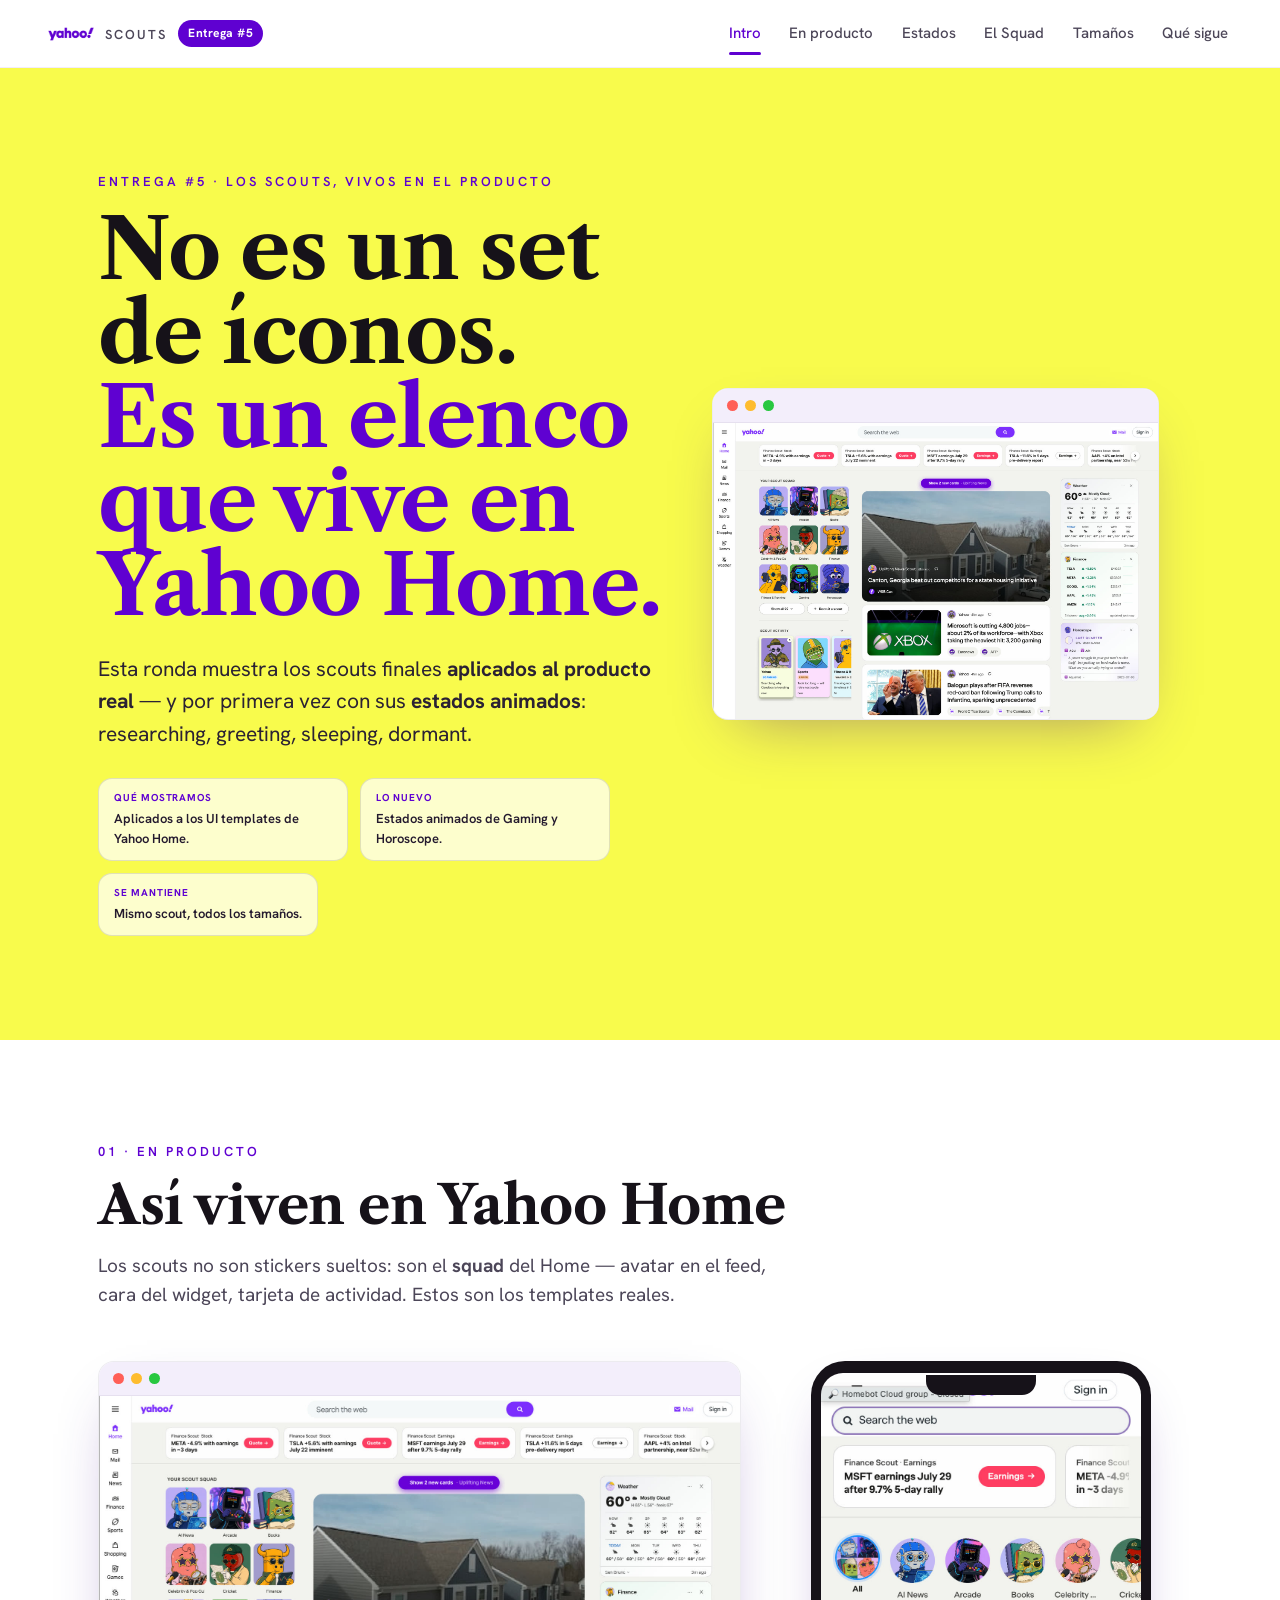
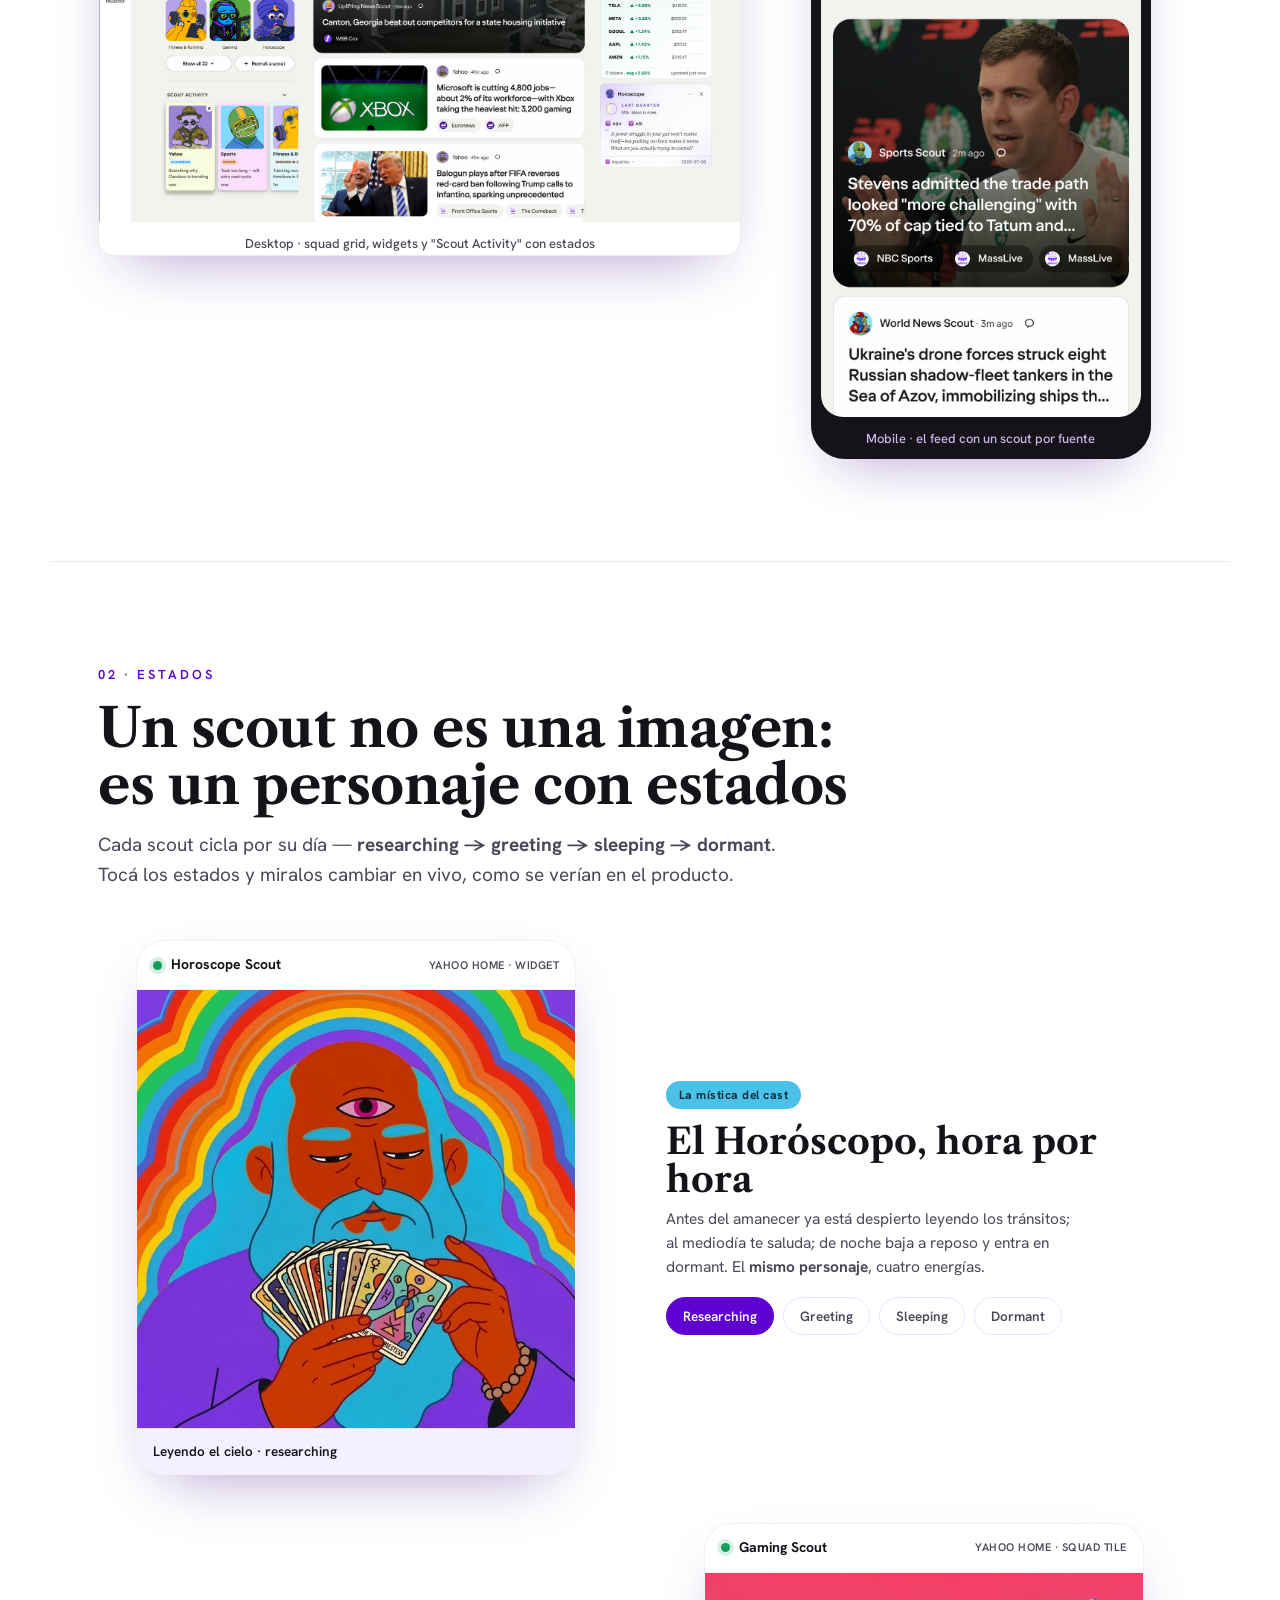
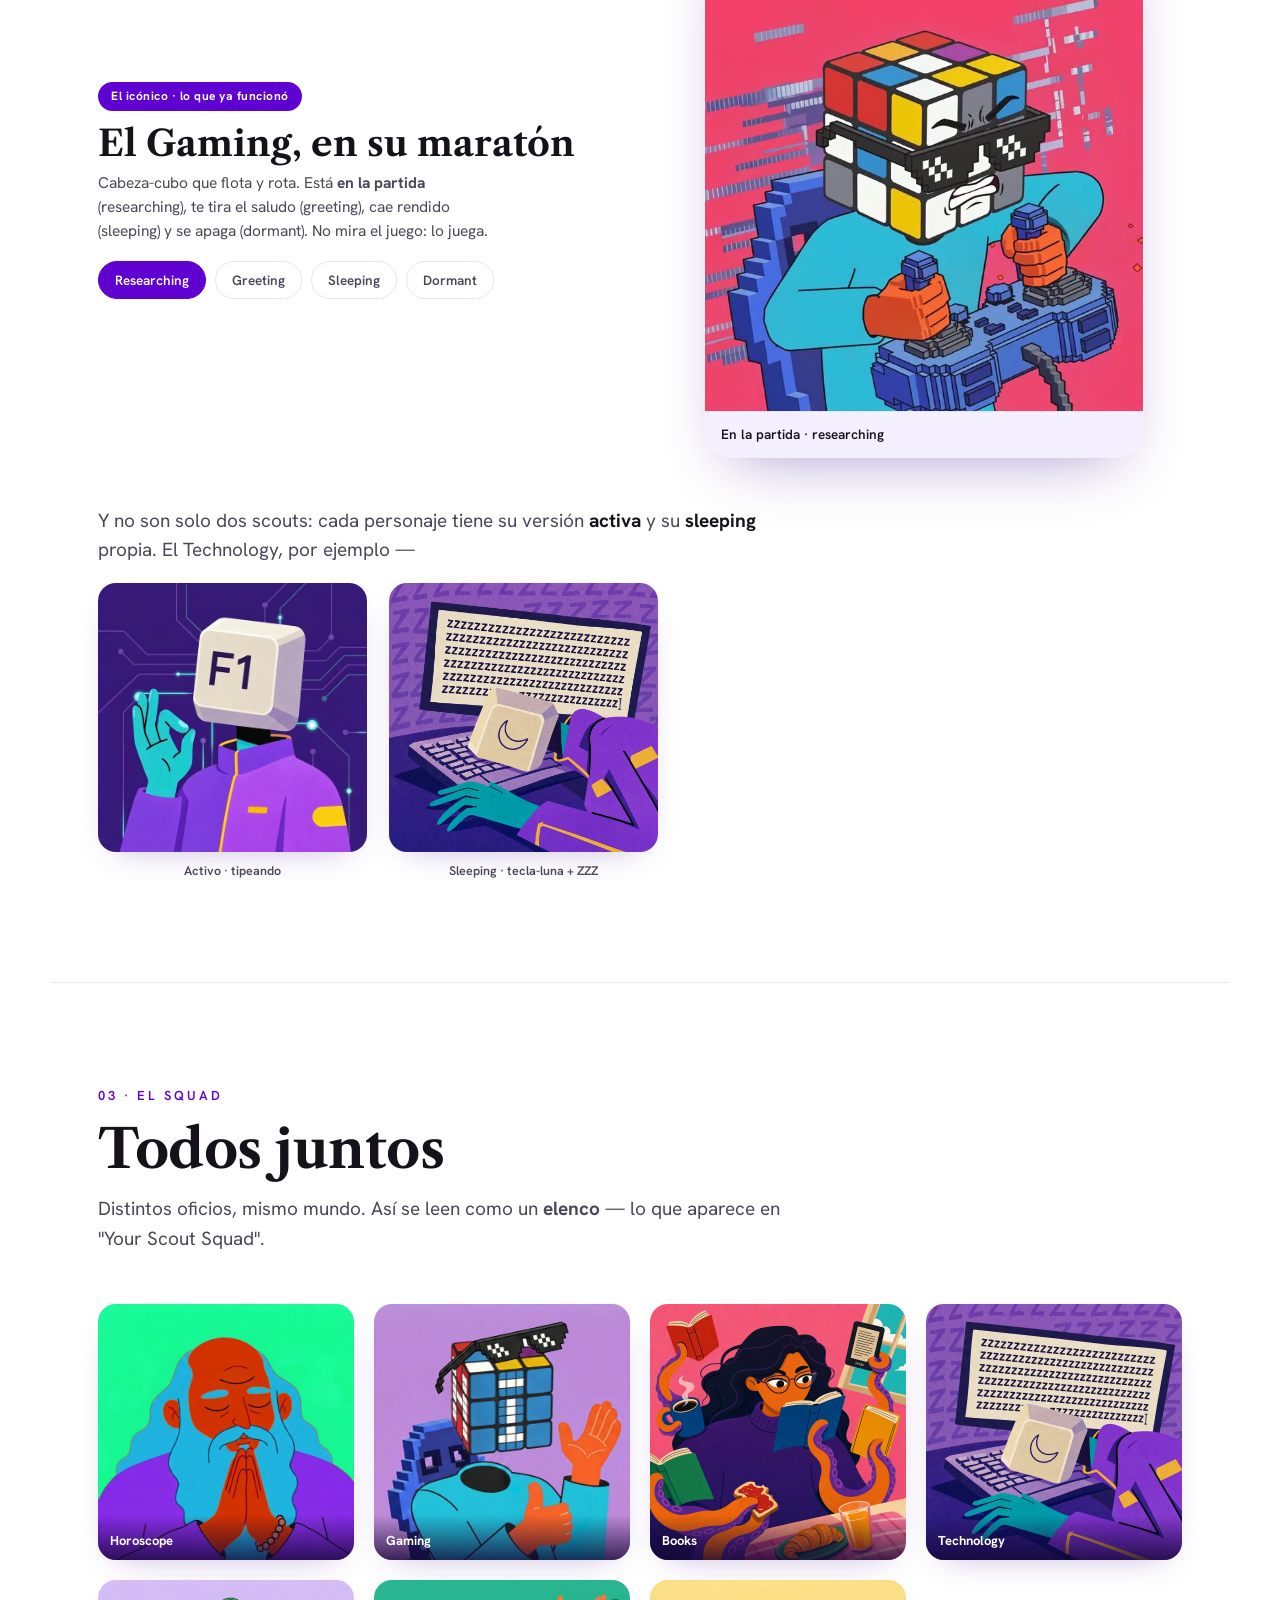
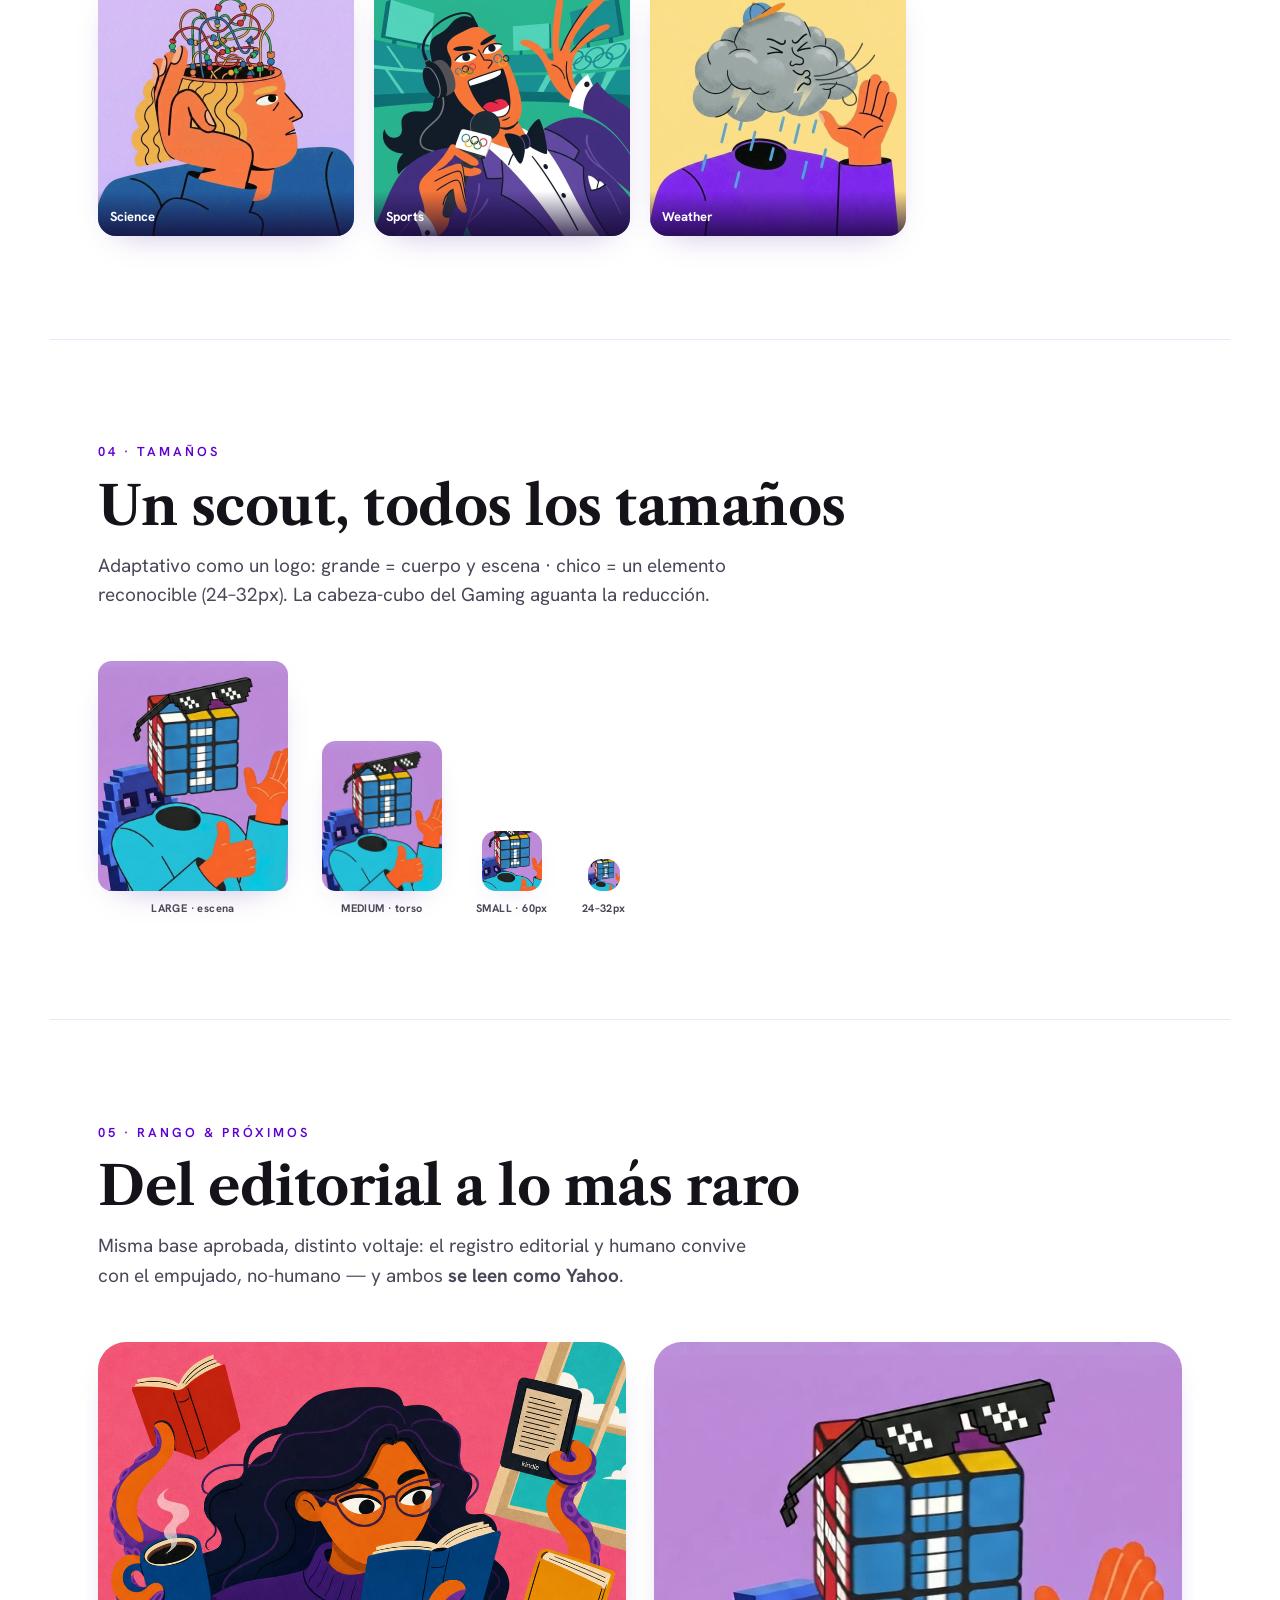
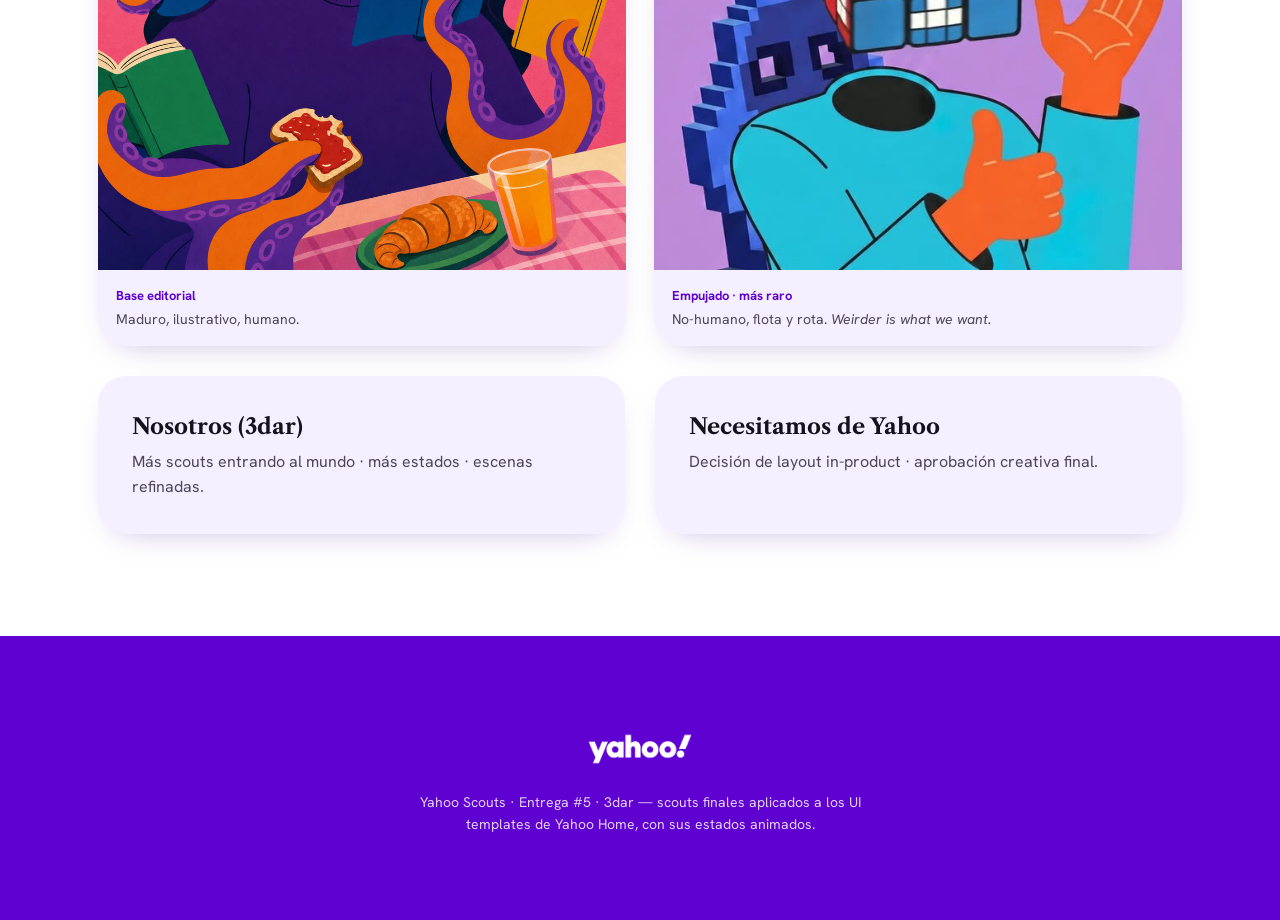
==== commit 73e27306: "Entrega #5 v2: rework in-product + estados animados - Reescribe la presentación privada (slug p-d5-7" ====
--- a/p-d5-73b97c27/index.html
+++ b/p-d5-73b97c27/index.html
@@ -3,13 +3,13 @@
 <head>
 <meta charset="UTF-8" />
 <meta name="viewport" content="width=device-width, initial-scale=1.0" />
-<title>Yahoo Scouts — Entrega #5 (boceto editable)</title>
-<meta name="description" content="Yahoo Scouts — Entrega #5. De un set de personajes a un mundo con un elenco. Boceto de trabajo con galerías editables." />
+<title>Yahoo Scouts — Entrega #5 · En producto</title>
+<meta name="description" content="Yahoo Scouts — Entrega #5. Los scouts finales aplicados a los UI templates de Yahoo Home, con sus estados animados." />
 <meta name="robots" content="noindex" />
 <link rel="preconnect" href="https://fonts.googleapis.com" />
 <link rel="preconnect" href="https://fonts.gstatic.com" crossorigin />
 <link href="https://fonts.googleapis.com/css2?family=Hanken+Grotesk:wght@400;500;600;700;800&family=Libre+Caslon+Text:wght@400;700&display=swap" rel="stylesheet" />
-<link rel="stylesheet" href="d5.css?v=1" />
+<link rel="stylesheet" href="d5.css?v=2" />
 </head>
 <body>
 
@@ -22,14 +22,11 @@
   </a>
   <nav class="nav-links">
     <a href="#intro">Intro</a>
-    <a href="#world">The&nbsp;World</a>
-    <a href="#scouts">Scouts</a>
-    <a href="#system">System</a>
-    <a href="#env">Environment</a>
-    <a href="#flex">Style</a>
-    <a href="#anim">Animation</a>
-    <a href="#product">In&nbsp;Product</a>
-    <a href="#next">Next</a>
+    <a href="#product">En&nbsp;producto</a>
+    <a href="#states">Estados</a>
+    <a href="#squad">El&nbsp;Squad</a>
+    <a href="#system">Tamaños</a>
+    <a href="#next">Qué&nbsp;sigue</a>
   </nav>
 </header>
 
@@ -37,293 +34,201 @@
 
   <!-- ============ INTRO ============ -->
   <section class="hero-intro" id="intro">
-    <div class="hero-inner">
-      <p class="eyebrow">Entrega #5 · World-building</p>
-      <h1 class="hero-title">De un set de personajes<br><span class="hl">a un mundo con un elenco.</span></h1>
-      <p class="hero-lede">Esta ronda no reabre el estilo: el editorial ya está aprobado.
-      Va en profundidad sobre pocos scouts que viven en un mismo universo.</p>
-      <div class="chips">
-        <div class="saidchip"><b>Ustedes dijeron</b>El editorial funciona → nos quedamos ahí.</div>
-        <div class="saidchip"><b>Ustedes dijeron</b>Que el entorno cuente la historia, no la cara.</div>
-        <div class="saidchip"><b>Ustedes dijeron</b>Que se lean como Yahoo, no genéricos.</div>
-      </div>
-    </div>
-  </section>
-
-  <!-- ============ THE WORLD ============ -->
-  <section class="section" id="world">
-    <div class="section-head reveal">
-      <p class="eyebrow">01 · The World</p>
-      <h2>Un elenco, un mismo mundo</h2>
-      <p class="section-lede">Comparten mundo y un <i>lore</i> ligero — lo justo para sentirse una familia.
-      Norte: <b>Smiling Friends</b>, estilos que conviven manteniendo personalidad.</p>
-    </div>
-    <div class="gwrap reveal">
-      <div class="gal cols-4" data-gallery="world" data-accept="image/*" data-tile="wide"
-           data-hint="Lineup / escena del cast completo · arrastrá para ordenar"></div>
-    </div>
-  </section>
-  <div class="divider"></div>
-
-  <!-- ============ HERO SCOUTS ============ -->
-  <section class="section" id="scouts">
-    <div class="section-head reveal">
-      <p class="eyebrow">02 · Hero Scouts</p>
-      <h2>El cast</h2>
-      <p class="section-lede">La ownability viene de la <b>historia</b>, no del estilo. Cada scout tiene
-      su galería propia: cargá los renders y ordenalos con el <b>+</b>.</p>
-    </div>
-
-    <!-- SPORTS -->
-    <div class="card reveal" style="margin-bottom:22px">
-      <span class="chip chip-y">Hero scout</span>
-      <h3>The Sports Scout</h3>
-      <p class="role">El que vive el partido en tiempo real</p>
-      <div class="bible-rows">
-        <div class="brow"><div class="lbl">Hábito</div><div class="val">No se pierde un juego; grita los goles solo.</div></div>
-        <div class="brow"><div class="lbl">Accesorios</div><div class="val">Bufanda del equipo, radio, calendario de fixture.</div></div>
-        <div class="brow"><div class="lbl">Locación</div><div class="val">El sillón-tribuna, entre banderas.</div></div>
-        <div class="iykyk"><div class="lbl">Gancho IYKYK</div><div class="val">Reacciona al resultado en vivo (hook editable por evento).</div></div>
-      </div>
-      <div class="gwrap">
-        <div class="gal cols-4" data-gallery="scout-sports" data-accept="image/*"
-             data-hint="Renders del Sports Scout"></div>
-      </div>
-    </div>
-
-    <!-- GAMING -->
-    <div class="card reveal" style="margin-bottom:22px">
-      <span class="chip chip-p">Hero scout</span>
-      <h3>The Gaming Scout</h3>
-      <p class="role">No mira la partida: la juega</p>
-      <div class="bible-rows">
-        <div class="brow"><div class="lbl">Hábito</div><div class="val">Maratón nocturna, cero sueño, reflejos absurdos.</div></div>
-        <div class="brow"><div class="lbl">Accesorios</div><div class="val">Silla gamer, teclado mecánico, cables imposibles.</div></div>
-        <div class="brow"><div class="lbl">Locación</div><div class="val">Cuarto en penumbra con luz RGB.</div></div>
-        <div class="iykyk"><div class="lbl">Gancho IYKYK</div><div class="val">Cabeza tipo cubo que flota y rota (lo que ya funcionó en animación).</div></div>
-      </div>
-      <div class="gwrap">
-        <div class="gal cols-4" data-gallery="scout-gaming" data-accept="image/*"
-             data-hint="Renders del Gaming Scout"></div>
-      </div>
-    </div>
-
-    <!-- WEATHER -->
-    <div class="card reveal" style="margin-bottom:22px">
-      <span class="chip chip-c">Hero scout</span>
-      <h3>The Weather Scout</h3>
-      <p class="role">El caso de prueba: ¿importa la cara o el clima?</p>
-      <div class="bible-rows">
-        <div class="brow"><div class="lbl">Hábito</div><div class="val">Vive el pronóstico en carne propia: se moja, tiembla, se broncea.</div></div>
-        <div class="brow"><div class="lbl">Accesorios</div><div class="val">Paraguas, termómetro, botas de lluvia.</div></div>
-        <div class="brow"><div class="lbl">Locación</div><div class="val">Adentro del clima, no al lado.</div></div>
-        <div class="iykyk"><div class="lbl">Gancho IYKYK</div><div class="val">La escena ES el estado del tiempo (probamos entorno vs. cara acá).</div></div>
-      </div>
-      <div class="gwrap">
-        <div class="gal cols-4" data-gallery="scout-weather" data-accept="image/*"
-             data-hint="Renders del Weather Scout"></div>
-      </div>
-    </div>
-
-    <!-- BOOKS -->
-    <div class="card reveal" style="margin-bottom:22px">
-      <span class="chip chip-y">Hero scout</span>
-      <h3>The Books Scout</h3>
-      <p class="role">El rey del storytelling ambiental</p>
-      <div class="bible-rows">
-        <div class="brow"><div class="lbl">Hábito</div><div class="val">Siempre en el capítulo final; llora con los plot twists.</div></div>
-        <div class="brow"><div class="lbl">Accesorios</div><div class="val">Torres de libros, taza, luz de velador.</div></div>
-        <div class="brow"><div class="lbl">Locación</div><div class="val">Rincón de lectura sepultado en pilas.</div></div>
-        <div class="iykyk"><div class="lbl">Gancho IYKYK</div><div class="val">El drama de BookTok — referencias culturales de actualidad.</div></div>
-      </div>
-      <div class="gwrap">
-        <div class="gal cols-4" data-gallery="scout-books" data-accept="image/*"
-             data-hint="Renders del Books Scout"></div>
-      </div>
-    </div>
-
-    <!-- HOROSCOPE — con historia completa -->
-    <div class="story reveal">
-      <div class="story-media">
-        <div class="gwrap" style="margin:0">
-          <div class="gal cols-2" data-gallery="scout-horoscope" data-accept="image/*"
-               data-hint="Renders del Horóscopo Scout" data-dark="1"></div>
-        </div>
-      </div>
+    <div class="hero-inner hero-grid">
       <div>
-        <span class="chip chip-c">Historia completa</span>
-        <h3>The Horoscope Scout</h3>
-        <p class="role">La mística del cast — está en todas las presentaciones</p>
-        <p>Antes de que el sol salga, el Horóscopo ya está despierto: <b>lee el cielo como quien
-        lee el diario</b>. Vive en una buhardilla llena de cartas, cristales y un mapa estelar
-        que se actualiza solo. No predice el futuro; lo <b>interpreta con humor</b> — sabe que
-        medio mundo lo lee "por las dudas".</p>
-        <p>Su rutina: revisar los tránsitos, anotar la energía del día y mandar el aviso.
-        Cuando hay luna llena, se le nota: la escena se llena de estrellas y el personaje casi
-        desaparece dentro de su propio <b>entorno cósmico</b> — el caso perfecto de "la escena
-        cuenta el chiste".</p>
-        <p>Gancho IYKYK: <b>"Mercurio retrógrado"</b> como excusa universal. A 24–32px queda
-        una sola constelación reconocible; en grande, todo su universo.</p>
-      </div>
-    </div>
-  </section>
-  <div class="divider"></div>
-
-  <!-- ============ THE SYSTEM ============ -->
+        <p class="eyebrow">Entrega #5 · Los scouts, vivos en el producto</p>
+        <h1 class="hero-title">No es un set de íconos.<br><span class="hl">Es un elenco que vive en Yahoo&nbsp;Home.</span></h1>
+        <p class="hero-lede">Esta ronda muestra los scouts finales <b>aplicados al producto real</b> —
+        y por primera vez con sus <b>estados animados</b>: researching, greeting, sleeping, dormant.</p>
+        <div class="chips">
+          <div class="saidchip"><b>Qué mostramos</b>Aplicados a los UI templates de Yahoo Home.</div>
+          <div class="saidchip"><b>Lo nuevo</b>Estados animados de Gaming y Horoscope.</div>
+          <div class="saidchip"><b>Se mantiene</b>Mismo scout, todos los tamaños.</div>
+        </div>
+      </div>
+      <div class="hero-media">
+        <div class="browser">
+          <div class="browser-bar"><span></span><span></span><span></span></div>
+          <img src="media/desktop-ui.jpg" alt="Yahoo Home con el squad de scouts" loading="eager" />
+        </div>
+      </div>
+    </div>
+  </section>
+
+  <!-- ============ EN PRODUCTO ============ -->
+  <section class="section" id="product">
+    <div class="section-head reveal">
+      <p class="eyebrow">01 · En producto</p>
+      <h2>Así viven en Yahoo Home</h2>
+      <p class="section-lede">Los scouts no son stickers sueltos: son el <b>squad</b> del Home —
+      avatar en el feed, cara del widget, tarjeta de actividad. Estos son los templates reales.</p>
+    </div>
+    <div class="product-row reveal">
+      <figure class="device browser">
+        <div class="browser-bar"><span></span><span></span><span></span></div>
+        <img src="media/desktop-ui.jpg" alt="Yahoo Home desktop con scouts" loading="lazy" />
+        <figcaption>Desktop · squad grid, widgets y "Scout Activity" con estados</figcaption>
+      </figure>
+      <figure class="device phone">
+        <div class="phone-notch"></div>
+        <img src="media/mobile-ui.jpg" alt="Yahoo Home mobile con scouts" loading="lazy" />
+        <figcaption>Mobile · el feed con un scout por fuente</figcaption>
+      </figure>
+    </div>
+  </section>
+  <div class="divider"></div>
+
+  <!-- ============ ESTADOS ============ -->
+  <section class="section" id="states">
+    <div class="section-head reveal">
+      <p class="eyebrow">02 · Estados</p>
+      <h2>Un scout no es una imagen:<br>es un personaje con estados</h2>
+      <p class="section-lede">Cada scout cicla por su día — <b>researching → greeting → sleeping → dormant</b>.
+      Tocá los estados y miralos cambiar en vivo, como se verían en el producto.</p>
+    </div>
+
+    <!-- HOROSCOPE state player (widget del rail) -->
+    <div class="splayer reveal" data-scout="horoscope" data-start="researching">
+      <div class="sp-stage">
+        <div class="sp-cardhead">
+          <span class="sp-dot"></span>
+          <span class="sp-title">Horoscope Scout</span>
+          <span class="sp-app">Yahoo Home · widget</span>
+        </div>
+        <div class="sp-media">
+          <video class="sp-vid" data-state="researching" data-say="Leyendo el cielo · researching" src="media/horoscope-researching.mp4" poster="media/horoscope-researching.jpg" muted loop playsinline preload="none"></video>
+          <video class="sp-vid" data-state="greeting"    data-say="Buenos días ✨ · greeting"        src="media/horoscope-greeting.mp4"    poster="media/horoscope-greeting.jpg"    muted loop playsinline preload="none"></video>
+          <video class="sp-vid" data-state="sleeping"    data-say="Descansando · sleeping"           src="media/horoscope-sleeping.mp4"    poster="media/horoscope-sleeping.jpg"    muted loop playsinline preload="none"></video>
+          <video class="sp-vid" data-state="dormant"     data-say="Dormant · tocá para despertar"    src="media/horoscope-dormant.mp4"     poster="media/horoscope-dormant.jpg"     muted loop playsinline preload="none"></video>
+        </div>
+        <div class="sp-status"><span class="sp-say">Leyendo el cielo · researching</span></div>
+      </div>
+      <div class="sp-side">
+        <span class="chip chip-c">La mística del cast</span>
+        <h3>El Horóscopo, hora por hora</h3>
+        <p class="sp-copy">Antes del amanecer ya está despierto leyendo los tránsitos; al mediodía te
+        saluda; de noche baja a reposo y entra en dormant. El <b>mismo personaje</b>, cuatro energías.</p>
+        <div class="sp-chips" role="tablist" aria-label="Estados">
+          <button class="sp-chip" data-go="researching">Researching</button>
+          <button class="sp-chip" data-go="greeting">Greeting</button>
+          <button class="sp-chip" data-go="sleeping">Sleeping</button>
+          <button class="sp-chip" data-go="dormant">Dormant</button>
+        </div>
+      </div>
+    </div>
+
+    <!-- GAMING state player (tile del squad / arcade) -->
+    <div class="splayer alt reveal" data-scout="gaming" data-start="researching">
+      <div class="sp-side">
+        <span class="chip chip-p">El icónico · lo que ya funcionó</span>
+        <h3>El Gaming, en su maratón</h3>
+        <p class="sp-copy">Cabeza-cubo que flota y rota. Está <b>en la partida</b> (researching), te tira
+        el saludo (greeting), cae rendido (sleeping) y se apaga (dormant). No mira el juego: lo juega.</p>
+        <div class="sp-chips" role="tablist" aria-label="Estados">
+          <button class="sp-chip" data-go="researching">Researching</button>
+          <button class="sp-chip" data-go="greeting">Greeting</button>
+          <button class="sp-chip" data-go="sleeping">Sleeping</button>
+          <button class="sp-chip" data-go="dormant">Dormant</button>
+        </div>
+      </div>
+      <div class="sp-stage">
+        <div class="sp-cardhead">
+          <span class="sp-dot"></span>
+          <span class="sp-title">Gaming Scout</span>
+          <span class="sp-app">Yahoo Home · squad tile</span>
+        </div>
+        <div class="sp-media">
+          <video class="sp-vid" data-state="researching" data-say="En la partida · researching"    src="media/gaming-researching.mp4" poster="media/gaming-researching.jpg" muted loop playsinline preload="none"></video>
+          <video class="sp-vid" data-state="greeting"    data-say="GG 👋 · greeting"                src="media/gaming-greeting.mp4"    poster="media/gaming-greeting.jpg"    muted loop playsinline preload="none"></video>
+          <video class="sp-vid" data-state="sleeping"    data-say="AFK · sleeping"                  src="media/gaming-sleeping.mp4"    poster="media/gaming-sleeping.jpg"    muted loop playsinline preload="none"></video>
+          <video class="sp-vid" data-state="dormant"     data-say="Dormant · tocá para despertar"   src="media/gaming-dormant.mp4"     poster="media/gaming-dormant.jpg"     muted loop playsinline preload="none"></video>
+        </div>
+        <div class="sp-status"><span class="sp-say">En la partida · researching</span></div>
+      </div>
+    </div>
+
+    <!-- TECHNOLOGY mini: active <-> sleeping -->
+    <div class="mini reveal">
+      <p class="mini-lede">Y no son solo dos scouts: cada personaje tiene su versión <b>activa</b> y su
+      <b>sleeping</b> propia. El Technology, por ejemplo —</p>
+      <div class="mini-pair">
+        <figure>
+          <video src="media/technology-active.mp4" poster="media/technology-active.jpg" class="autovid" muted loop playsinline preload="none"></video>
+          <figcaption>Activo · tipeando</figcaption>
+        </figure>
+        <figure>
+          <img src="media/technology-sleeping.jpg" alt="Technology scout sleeping" loading="lazy" />
+          <figcaption>Sleeping · tecla-luna + ZZZ</figcaption>
+        </figure>
+      </div>
+    </div>
+  </section>
+  <div class="divider"></div>
+
+  <!-- ============ EL SQUAD ============ -->
+  <section class="section" id="squad">
+    <div class="section-head reveal">
+      <p class="eyebrow">03 · El squad</p>
+      <h2>Todos juntos</h2>
+      <p class="section-lede">Distintos oficios, mismo mundo. Así se leen como un <b>elenco</b> —
+      lo que aparece en "Your Scout Squad".</p>
+    </div>
+    <div class="squad reveal">
+      <figure class="sq"><video src="media/horoscope-greeting.mp4" poster="media/horoscope-greeting.jpg" class="autovid" muted loop playsinline preload="none"></video><figcaption>Horoscope</figcaption></figure>
+      <figure class="sq"><video src="media/gaming-greeting.mp4" poster="media/gaming-greeting.jpg" class="autovid" muted loop playsinline preload="none"></video><figcaption>Gaming</figcaption></figure>
+      <figure class="sq"><img src="media/books.jpg" alt="Books scout" loading="lazy" /><figcaption>Books</figcaption></figure>
+      <figure class="sq"><img src="media/technology-sleeping.jpg" alt="Technology scout" loading="lazy" /><figcaption>Technology</figcaption></figure>
+      <figure class="sq"><img src="media/science.jpg" alt="Science scout" loading="lazy" /><figcaption>Science</figcaption></figure>
+      <figure class="sq"><img src="media/sports.jpg" alt="Sports scout" loading="lazy" /><figcaption>Sports</figcaption></figure>
+      <figure class="sq"><img src="media/weather.jpg" alt="Weather scout" loading="lazy" /><figcaption>Weather</figcaption></figure>
+    </div>
+  </section>
+  <div class="divider"></div>
+
+  <!-- ============ TAMAÑOS (preservado) ============ -->
   <section class="section" id="system">
     <div class="section-head reveal">
-      <p class="eyebrow">03 · The System</p>
+      <p class="eyebrow">04 · Tamaños</p>
       <h2>Un scout, todos los tamaños</h2>
       <p class="section-lede">Adaptativo como un logo: grande = cuerpo y escena · chico = un elemento
-      reconocible (24–32px). La escena se destila hasta un solo ícono.</p>
+      reconocible (24–32px). La cabeza-cubo del Gaming aguanta la reducción.</p>
     </div>
     <div class="footstrip reveal">
-      <div class="foot f-lg"><div class="box dark">Full body + escena</div><small>LARGE · viñeta</small></div>
-      <div class="foot f-md"><div class="box">Torso</div><small>MEDIUM</small></div>
-      <div class="foot f-sm"><div class="box">Head</div><small>SMALL · 60px</small></div>
-      <div class="foot f-xs"><div class="box">◨</div><small>24–32px</small></div>
-    </div>
-    <div class="gwrap reveal">
-      <div class="gal cols-4" data-gallery="system" data-accept="image/*"
-           data-hint="Estudios de footprints / mismo scout en tamaños"></div>
-    </div>
-  </section>
-  <div class="divider"></div>
-
-  <!-- ============ ENVIRONMENT ============ -->
-  <section class="section" id="env">
-    <div class="section-head reveal">
-      <p class="eyebrow">04 · Environment as Narrator</p>
-      <h2>Que la escena cuente el chiste</h2>
-      <p class="section-lede">El peso narrativo se corre al entorno y a los props. El personaje puede
-      pesar menos; la escena da lugar a referencias y humor IYKYK. (Stuart, +1 Abhi.)</p>
-    </div>
-
-    <div class="compare reveal">
-      <div>
-        <div class="box a">Cara zoomeada<small>Todo el detalle en el personaje</small></div>
-      </div>
-      <div>
-        <div class="box b">Personaje dentro de la escena<small>La escena contextualiza y hace el chiste</small></div>
-      </div>
-    </div>
-
-    <h3 style="font-family:var(--font-display);font-size:clamp(22px,3vw,32px);margin:clamp(32px,4vw,52px) 0 8px" class="reveal">La capa ADN Yahoo — lo <i>ownable</i></h3>
-    <p class="section-lede reveal">Motivos recurrentes de la herencia Yahoo incrustados en cada scout →
-    un sticker <b>se lee como Yahoo Scout</b> sin uniformar el estilo. El "anchor back to Yahoo" de todas las rondas.</p>
-    <div class="dna reveal">
-      <span>El Wink !</span><span>Messenger smiley</span><span>Delfín</span>
-      <span>Purple</span><span>Viejos "audibles"</span><span>Badges</span>
-    </div>
-
-    <div class="gwrap reveal" style="margin-top:clamp(28px,4vw,44px)">
-      <div class="gal cols-3" data-gallery="environment" data-accept="image/*" data-tile="wide"
-           data-hint="Estudios de entorno / escenas / props"></div>
-    </div>
-  </section>
-  <div class="divider"></div>
-
-  <!-- ============ STYLE FLEXIBILITY ============ -->
-  <section class="section" id="flex">
-    <div class="section-head reveal">
-      <p class="eyebrow">05 · Style Flexibility</p>
-      <h2>Misma base, distinto voltaje</h2>
-      <p class="section-lede">La base editorial ya está aprobada — no la tocamos. Lo que probamos es
-      empujar <b>algunos</b> scouts a un lugar más raro e imaginativo, y ver que <b>siguen leyéndose
-      como Yahoo</b>. Lo que flota y rota funcionó mejor que lo literal.</p>
-    </div>
-    <div class="two reveal">
-      <div class="card">
-        <span class="chip chip-y">Base editorial</span>
-        <h3 style="font-size:22px">El registro seguro</h3>
-        <p style="color:var(--ink-soft);margin-top:6px">Maduro, ilustrativo, humano. El piso aprobado
-        del sistema — el que ya elogiaron.</p>
-      </div>
-      <div class="card" style="background:linear-gradient(135deg,#2a0b52,#4a12a0);color:#fff">
-        <span class="chip chip-c">Empujado · más raro</span>
-        <h3 style="font-size:22px;color:#fff">El registro imaginativo</h3>
-        <p style="color:rgba(255,255,255,.9);margin-top:6px">No-humano, objeto que flota/rota,
-        proporción inesperada (cabeza-cubo, cosmos). <i>Weirder is what we want.</i></p>
-      </div>
-    </div>
-    <p class="section-lede reveal" style="margin-top:22px">El puente entre los dos registros es la
-    <b>capa ADN Yahoo</b>: por más raro que se ponga un scout, los anclas de marca (Wink, purple,
-    delfín) lo mantienen <b>ownable</b>. Cargá abajo las versiones empujadas de cada scout.</p>
-    <div class="gwrap reveal">
-      <div class="gal cols-3" data-gallery="flex" data-accept="image/*" data-tile="wide"
-           data-hint="Versiones empujadas / más raras de los scouts"></div>
-    </div>
-  </section>
-  <div class="divider"></div>
-
-  <!-- ============ ANIMATION ============ -->
-  <section class="section" id="anim">
-    <div class="section-head reveal">
-      <p class="eyebrow">06 · Animation</p>
-      <h2>El mundo también se mueve</h2>
-      <p class="section-lede">Micro-loops que le dan vida sin saturar: el cubo que flota y rota,
-      la lluvia que cae, la constelación que titila. Poca animación, bien puesta. Soltá los clips
-      con el <b>+</b> (acepta <b>video</b> e imagen).</p>
-    </div>
-    <div class="gwrap reveal">
-      <div class="gal cols-3" data-gallery="animation" data-accept="video/*,image/*"
-           data-hint="Animation tests · .mp4 / .webm o frames"></div>
-    </div>
-  </section>
-  <div class="divider"></div>
-
-  <!-- ============ IN PRODUCT ============ -->
-  <section class="section" id="product">
-    <div class="section-head reveal">
-      <p class="eyebrow">07 · In Product</p>
-      <h2>¿Movemos el producto para darle aire?</h2>
-      <p class="section-lede">Pregunta abierta a Yahoo, no una decisión tomada: menos scouts a la vez
-      y viñeta más grande vs. el círculo 60×60 actual.</p>
-    </div>
-    <div class="mock-row reveal">
-      <div class="mock now">
-        <h4>Hoy · 60×60</h4>
-        <div class="dots">
-          <span class="d">S</span><span class="d">S</span><span class="d">S</span>
-          <span class="d">S</span><span class="d">S</span><span class="d">S</span>
-        </div>
-      </div>
-      <div class="mock next">
-        <h4>Propuesta · más aire</h4>
-        <div class="airy">
-          <span class="b">Scout + escena</span><span class="b">Scout + escena</span>
-        </div>
-      </div>
-    </div>
-    <div class="gwrap reveal">
-      <div class="gal cols-2" data-gallery="in-product" data-accept="image/*" data-tile="wide"
-           data-hint="Mockups in-product"></div>
-    </div>
-  </section>
-  <div class="divider"></div>
-
-  <!-- ============ NEXT ============ -->
+      <div class="foot f-lg"><div class="box img"><img src="media/gaming-greeting.jpg" alt="Gaming full"></div><small>LARGE · escena</small></div>
+      <div class="foot f-md"><div class="box img"><img src="media/gaming-greeting.jpg" alt="Gaming torso" style="object-position:center 20%"></div><small>MEDIUM · torso</small></div>
+      <div class="foot f-sm"><div class="box img"><img src="media/gaming-greeting.jpg" alt="Gaming head" style="object-position:center 12%;transform:scale(1.5)"></div><small>SMALL · 60px</small></div>
+      <div class="foot f-xs"><div class="box img"><img src="media/gaming-greeting.jpg" alt="Gaming icon" style="object-position:center 12%;transform:scale(1.6)"></div><small>24–32px</small></div>
+    </div>
+  </section>
+  <div class="divider"></div>
+
+  <!-- ============ QUÉ SIGUE + RANGE ============ -->
   <section class="section" id="next">
     <div class="section-head reveal">
-      <p class="eyebrow">08 · Next</p>
-      <h2>Qué sigue</h2>
-    </div>
-    <div class="two reveal">
+      <p class="eyebrow">05 · Rango & próximos</p>
+      <h2>Del editorial a lo más raro</h2>
+      <p class="section-lede">Misma base aprobada, distinto voltaje: el registro editorial y humano
+      convive con el empujado, no-humano — y ambos <b>se leen como Yahoo</b>.</p>
+    </div>
+    <div class="range reveal">
+      <figure class="rg">
+        <img src="media/books.jpg" alt="Books editorial" loading="lazy" />
+        <figcaption><b>Base editorial</b>Maduro, ilustrativo, humano.</figcaption>
+      </figure>
+      <figure class="rg">
+        <img src="media/gaming-greeting.jpg" alt="Gaming empujado" loading="lazy" />
+        <figcaption><b>Empujado · más raro</b>No-humano, flota y rota. <i>Weirder is what we want.</i></figcaption>
+      </figure>
+    </div>
+    <div class="two reveal" style="margin-top:clamp(20px,3vw,30px)">
       <div class="card">
         <h3 style="font-size:22px">Nosotros (3dar)</h3>
-        <p style="color:var(--ink-soft);margin-top:6px">Más scouts entrando al mundo · escenas refinadas · character bibles completas.</p>
+        <p style="color:var(--ink-soft);margin-top:6px">Más scouts entrando al mundo · más estados · escenas refinadas.</p>
       </div>
       <div class="card">
         <h3 style="font-size:22px">Necesitamos de Yahoo</h3>
-        <p style="color:var(--ink-soft);margin-top:6px">Decisión de layout · quién firma la aprobación creativa final.</p>
-      </div>
-    </div>
-    <div class="check reveal">
-      <div class="lbl">Cómo sabemos que la ronda cerró</div>
-      <p>✓ Se puede señalar un sticker y decir <b>"eso es un Yahoo Scout"</b> → ownability resuelta.</p>
-      <p>✓ Cada hero scout se lee a <b>24–32px</b> con un solo elemento.</p>
-      <p>✓ El entorno cuenta el chiste <b>sin depender de la cara</b>.</p>
-      <p>✓ Yahoo <b>responde la pregunta de layout</b>.</p>
+        <p style="color:var(--ink-soft);margin-top:6px">Decisión de layout in-product · aprobación creativa final.</p>
+      </div>
     </div>
   </section>
 
@@ -331,15 +236,13 @@
 
 <footer class="footer">
   <img src="../assets/brand/yahoo-logo.png" class="footer-logo" alt="Yahoo" />
-  <p>Yahoo Scouts · Entrega #5 · 3dar — boceto de trabajo. Las galerías son editables:
-  cargás y ordenás tus imágenes, después "Exportar" para publicarlas.</p>
+  <p>Yahoo Scouts · Entrega #5 · 3dar — scouts finales aplicados a los UI templates de Yahoo Home,
+  con sus estados animados.</p>
 </footer>
 
 <!-- lightbox -->
 <div class="lightbox" id="lightbox"><button class="lightbox-close" id="lbClose" aria-label="Cerrar">&times;</button></div>
-<!-- toast -->
-<div class="toast" id="toast"></div>
-
-<script src="d5.js?v=1"></script>
+
+<script src="d5.js?v=2"></script>
 </body>
 </html>
--- a/p-d5-73b97c27/d5.css
+++ b/p-d5-73b97c27/d5.css
@@ -190,3 +190,79 @@
 .reveal{opacity:0;transform:translateY(24px);transition:opacity .6s ease,transform .6s ease}
 .reveal.in{opacity:1;transform:none}
 @media (prefers-reduced-motion:reduce){*{animation:none!important;transition:none!important}html{scroll-behavior:auto}.reveal{opacity:1;transform:none}}
+
+/* ============================================================
+   ENTREGA #5 v2 — in-product / estados
+   ============================================================ */
+
+/* hero with template image */
+.hero-grid{display:grid;grid-template-columns:1.05fr .95fr;gap:clamp(24px,4vw,52px);align-items:center}
+@media(max-width:900px){.hero-grid{grid-template-columns:1fr}.hero-media{order:-1}}
+.hero-media{width:100%}
+
+/* browser + device frames */
+.browser{background:#fff;border-radius:16px;box-shadow:var(--shadow);overflow:hidden;border:1px solid rgba(20,6,50,.08)}
+.browser-bar{display:flex;gap:7px;align-items:center;padding:11px 14px;background:#f3eefb;border-bottom:1px solid rgba(20,6,50,.06)}
+.browser-bar span{width:11px;height:11px;border-radius:50%;background:#d7c9ef}
+.browser-bar span:nth-child(1){background:#ff5f57}.browser-bar span:nth-child(2){background:#febc2e}.browser-bar span:nth-child(3){background:#28c840}
+.browser img{width:100%;display:block}
+
+.product-row{display:grid;grid-template-columns:1.6fr 1fr;gap:clamp(20px,3vw,40px);align-items:start}
+@media(max-width:820px){.product-row{grid-template-columns:1fr;max-width:520px;margin:0 auto}}
+.device{margin:0}
+.device figcaption{margin-top:12px;font-size:13px;color:var(--ink-soft);font-weight:500;text-align:center}
+.phone{position:relative;background:#161219;border-radius:34px;padding:12px 10px 10px;box-shadow:var(--shadow);max-width:340px;margin-left:auto;margin-right:auto}
+.phone img{width:100%;border-radius:22px;display:block}
+.phone-notch{position:absolute;top:14px;left:50%;transform:translateX(-50%);width:110px;height:20px;background:#161219;border-radius:0 0 14px 14px;z-index:2}
+.phone figcaption{color:#cbb9ec}
+
+/* ---------- state player ---------- */
+.splayer{display:grid;grid-template-columns:1fr 1fr;gap:clamp(22px,4vw,52px);align-items:center;margin-bottom:clamp(28px,4vw,48px)}
+@media(max-width:820px){.splayer{grid-template-columns:1fr}.splayer.alt .sp-side{order:2}}
+.sp-stage{background:#fff;border-radius:var(--radius);box-shadow:var(--shadow);overflow:hidden;border:1px solid rgba(20,6,50,.06);max-width:440px;width:100%;margin:0 auto}
+.sp-cardhead{display:flex;align-items:center;gap:9px;padding:13px 16px;border-bottom:1px solid rgba(20,6,50,.06)}
+.sp-dot{width:9px;height:9px;border-radius:50%;background:var(--ok);box-shadow:0 0 0 4px rgba(18,160,90,.16);transition:background .3s,box-shadow .3s}
+.sp-title{font-family:var(--font-head);font-weight:700;font-size:14px}
+.sp-app{margin-left:auto;font-size:11px;font-weight:600;color:var(--ink-soft);text-transform:uppercase;letter-spacing:.5px}
+.sp-media{position:relative;aspect-ratio:1;background:var(--lav-2)}
+.sp-vid{position:absolute;inset:0;width:100%;height:100%;object-fit:cover;opacity:0;transition:opacity .35s ease}
+.sp-vid.on{opacity:1}
+.sp-status{padding:12px 16px;font-family:var(--font-head);font-weight:600;font-size:13.5px;color:var(--ink);border-top:1px solid rgba(20,6,50,.06);background:var(--lav-2)}
+.sp-side h3{font-family:var(--font-display);font-weight:700;font-size:clamp(24px,3.2vw,36px);line-height:1.05;margin:2px 0 8px}
+.sp-copy{color:var(--ink-soft);font-size:15.5px;max-width:46ch;margin-bottom:18px}
+.sp-chips{display:flex;gap:9px;flex-wrap:wrap}
+.sp-chip{font-family:var(--font-head);font-weight:600;font-size:13.5px;border:1.5px solid var(--lav);background:#fff;color:var(--ink-soft);border-radius:999px;padding:9px 16px;cursor:pointer;transition:all .18s ease}
+.sp-chip:hover{border-color:var(--purple);color:var(--purple)}
+.sp-chip.active{background:var(--purple);border-color:var(--purple);color:#fff;box-shadow:var(--shadow-soft)}
+/* dot color per state */
+.splayer[data-cur="sleeping"] .sp-dot,.splayer[data-cur="dormant"] .sp-dot{background:#9a8fb5;box-shadow:0 0 0 4px rgba(154,143,181,.18)}
+
+/* technology mini */
+.mini{margin-top:clamp(10px,2vw,20px)}
+.mini-lede{font-size:clamp(16px,2vw,19px);color:var(--ink-soft);max-width:60ch;margin-bottom:18px}
+.mini-lede b{color:var(--ink)}
+.mini-pair{display:grid;grid-template-columns:1fr 1fr;gap:clamp(14px,2vw,22px);max-width:560px}
+.mini-pair figure{margin:0}
+.mini-pair video,.mini-pair img{width:100%;aspect-ratio:1;object-fit:cover;border-radius:var(--radius-sm);box-shadow:var(--shadow-soft);display:block}
+.mini-pair figcaption{margin-top:9px;font-size:12.5px;font-weight:600;color:var(--ink-soft);text-align:center}
+
+/* ---------- squad grid ---------- */
+.squad{display:grid;grid-template-columns:repeat(4,1fr);gap:clamp(12px,1.8vw,20px)}
+@media(max-width:820px){.squad{grid-template-columns:repeat(3,1fr)}}
+@media(max-width:520px){.squad{grid-template-columns:repeat(2,1fr)}}
+.sq{position:relative;margin:0;border-radius:var(--radius-sm);overflow:hidden;box-shadow:var(--shadow-soft);background:var(--lav-2);cursor:pointer;transition:transform .18s ease,box-shadow .18s ease}
+.sq:hover{transform:translateY(-4px);box-shadow:var(--shadow)}
+.sq img,.sq video{width:100%;aspect-ratio:1;object-fit:cover;display:block}
+.sq figcaption{position:absolute;left:0;right:0;bottom:0;padding:16px 12px 9px;font-family:var(--font-head);font-weight:700;font-size:13px;color:#fff;background:linear-gradient(180deg,transparent,rgba(20,6,50,.78))}
+
+/* footstrip images */
+.foot .box.img{padding:0}
+.foot .box.img img{width:100%;height:100%;object-fit:cover}
+
+/* ---------- range (editorial vs weird) ---------- */
+.range{display:grid;grid-template-columns:1fr 1fr;gap:clamp(16px,2.6vw,28px)}
+@media(max-width:640px){.range{grid-template-columns:1fr}}
+.rg{margin:0;border-radius:var(--radius);overflow:hidden;box-shadow:var(--shadow-soft);background:var(--lav-2)}
+.rg img{width:100%;aspect-ratio:1;object-fit:cover;display:block}
+.rg figcaption{padding:16px 18px;font-size:14px;color:var(--ink-soft)}
+.rg figcaption b{display:block;font-family:var(--font-head);color:var(--purple);font-size:13px;margin-bottom:3px}
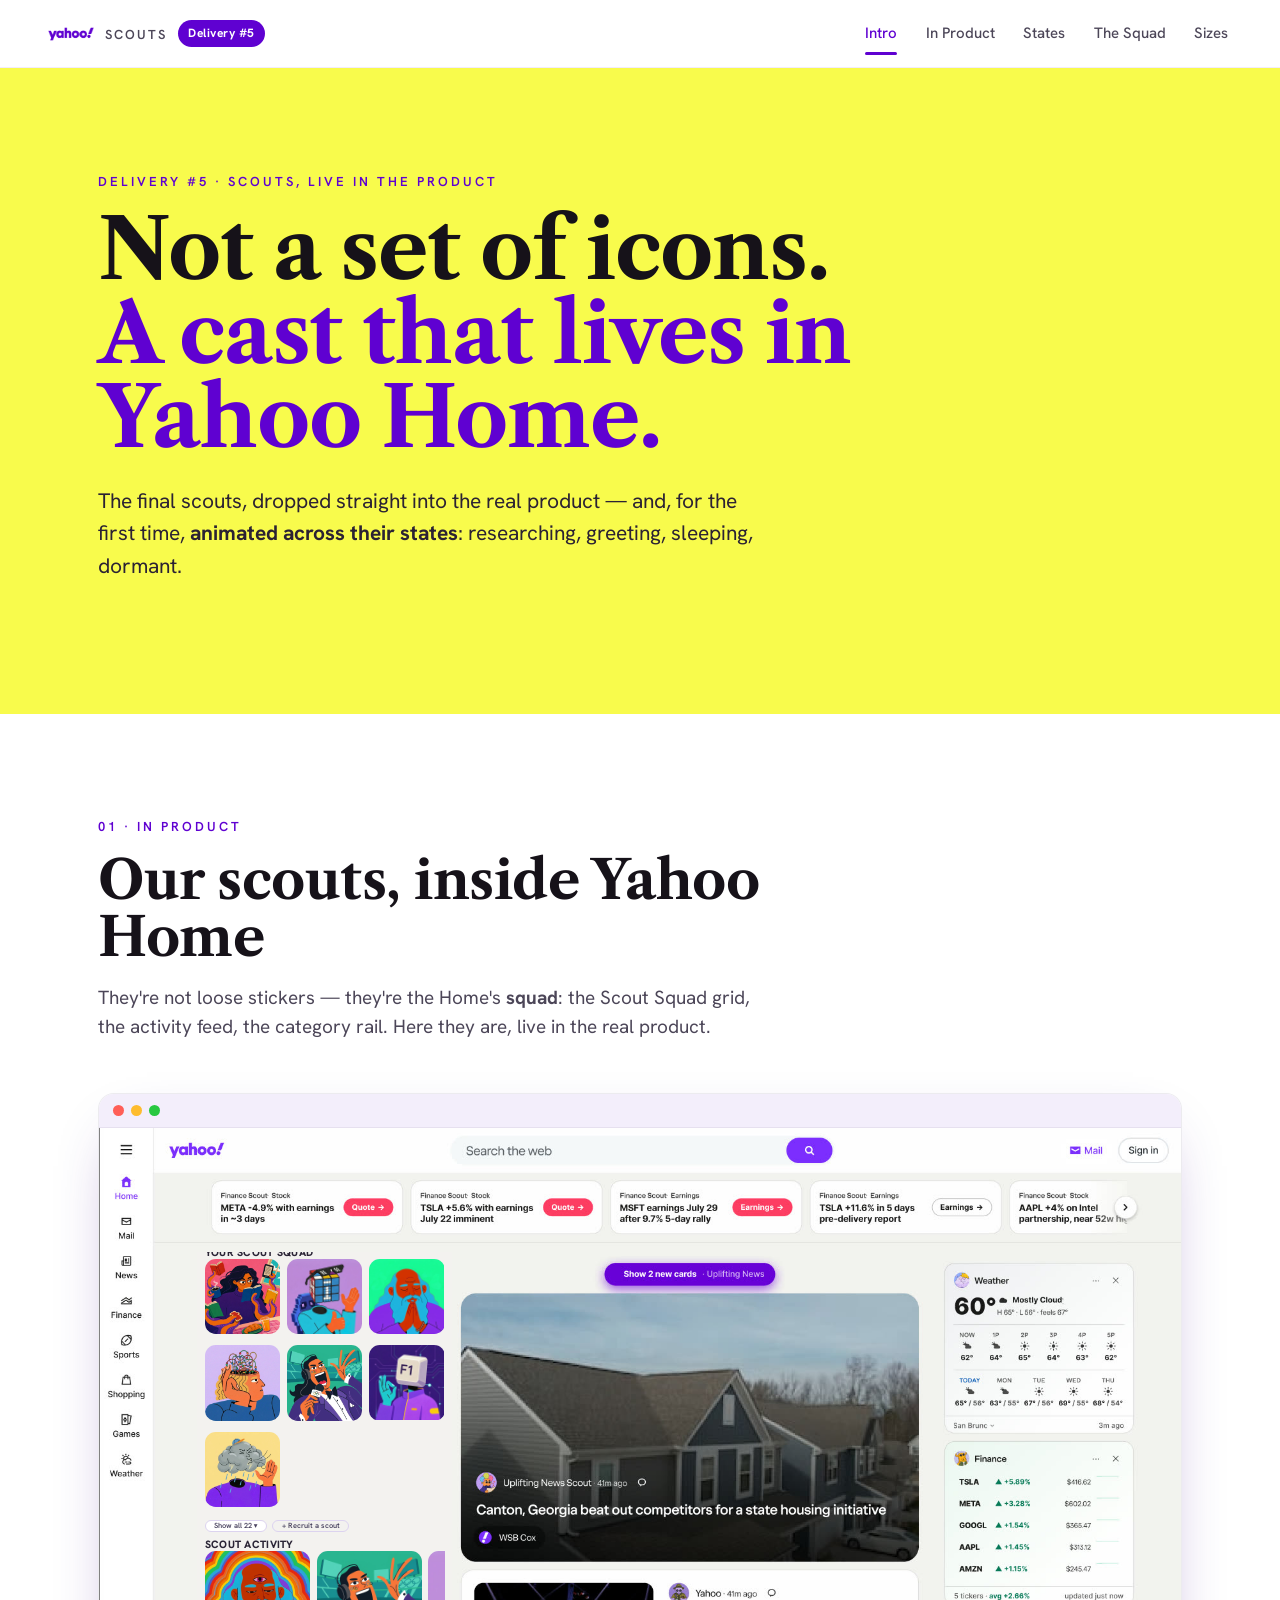
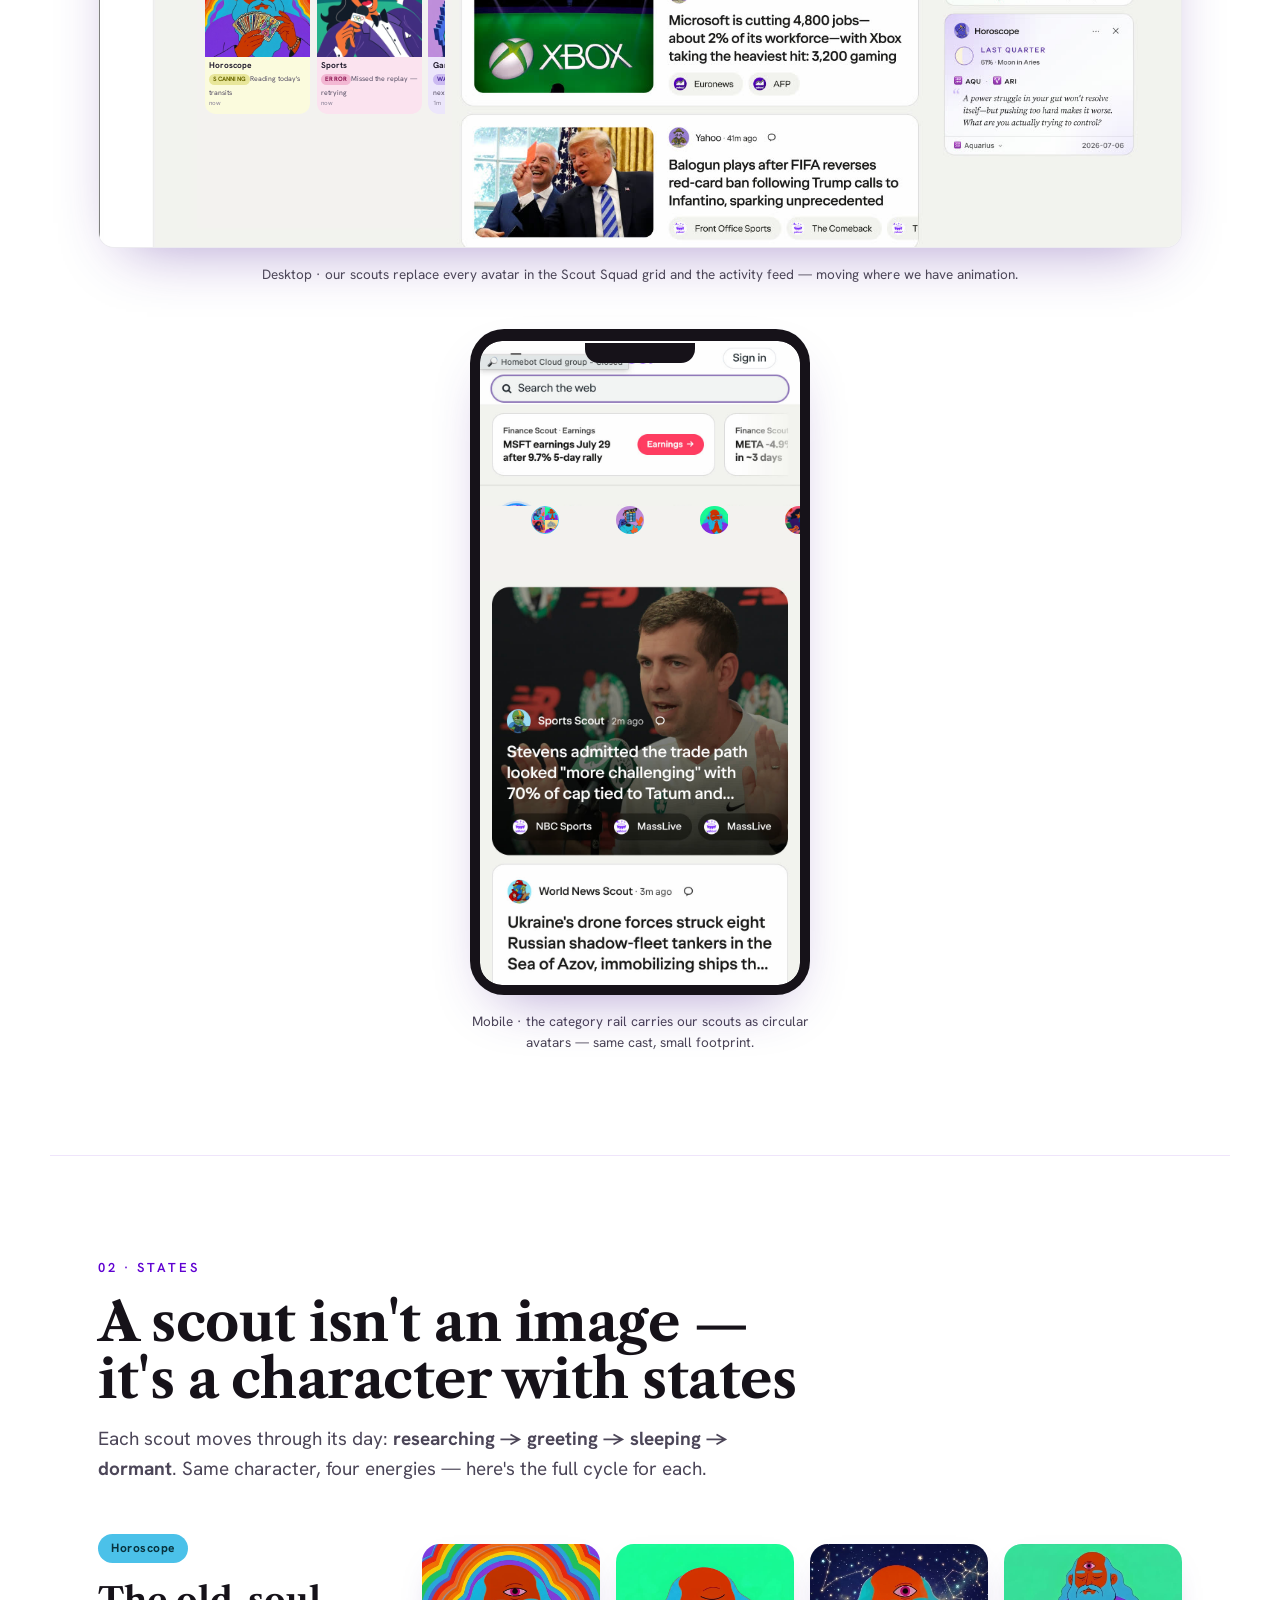
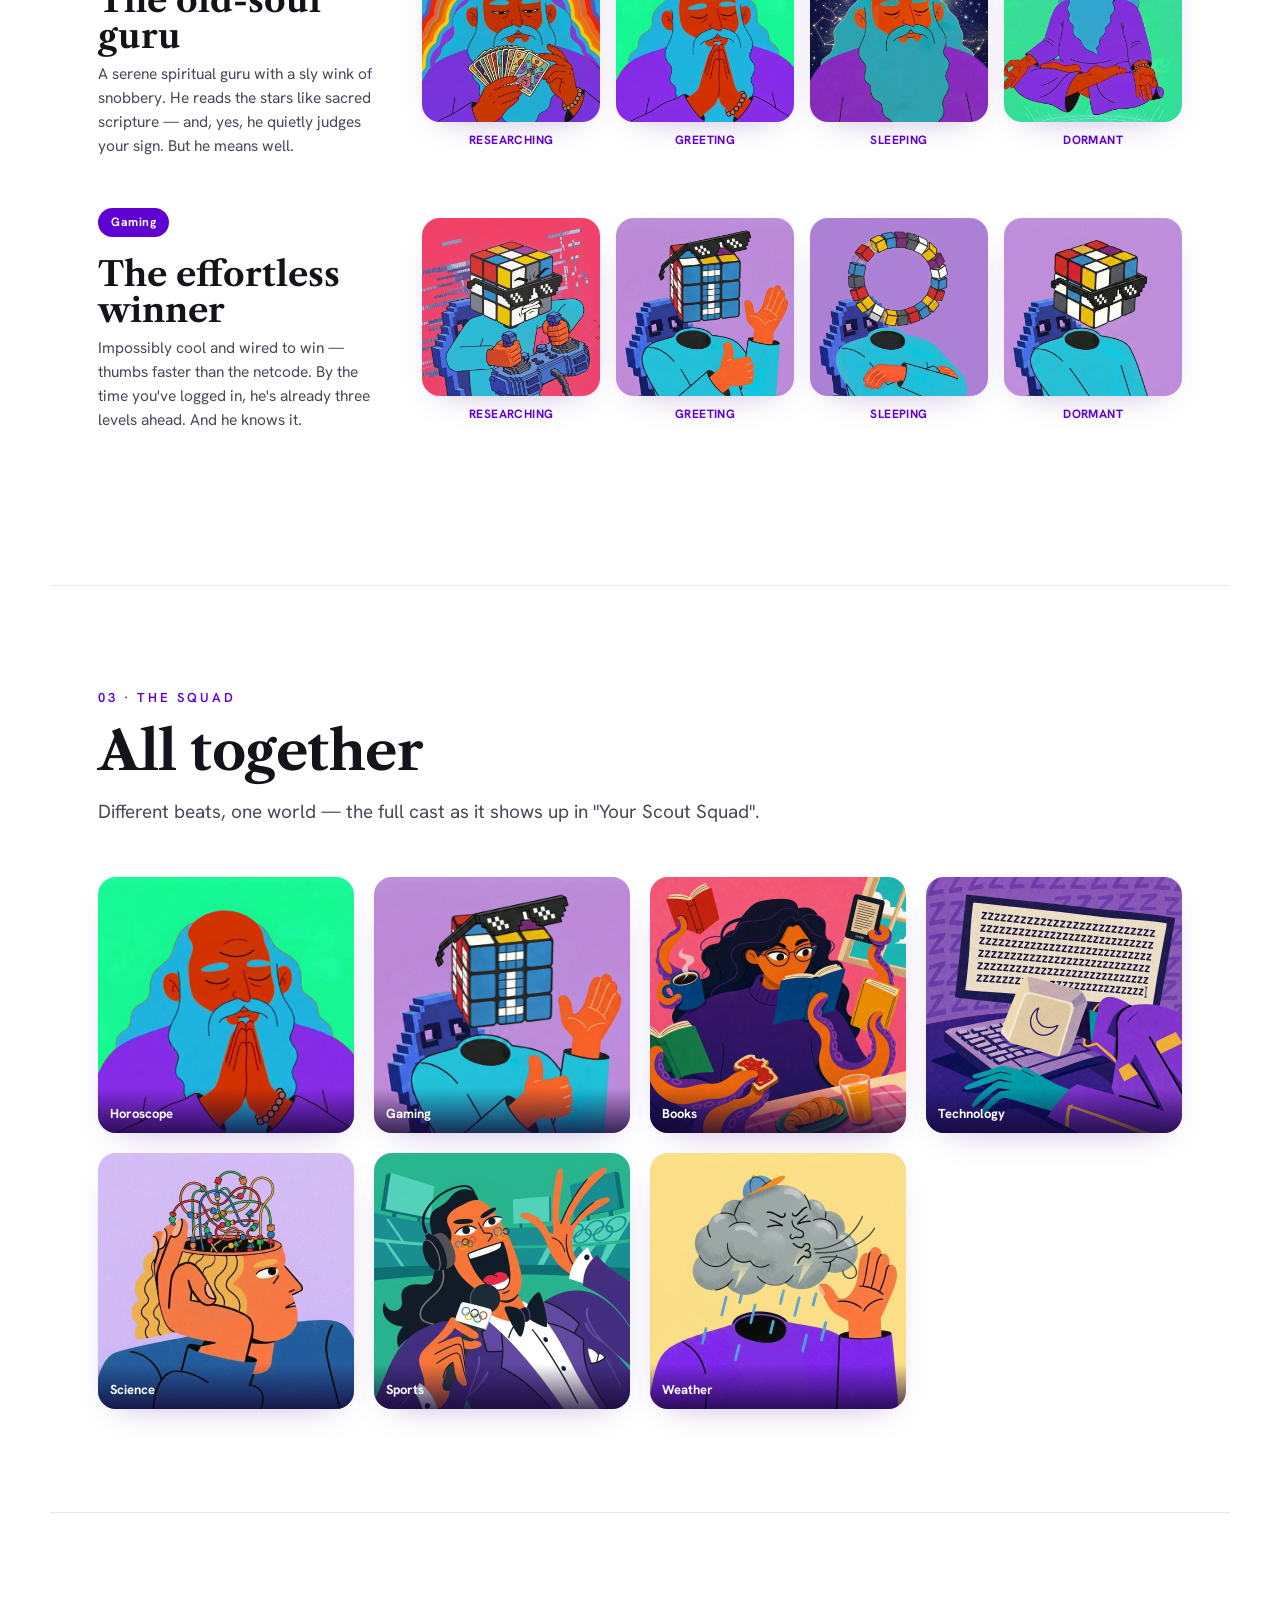
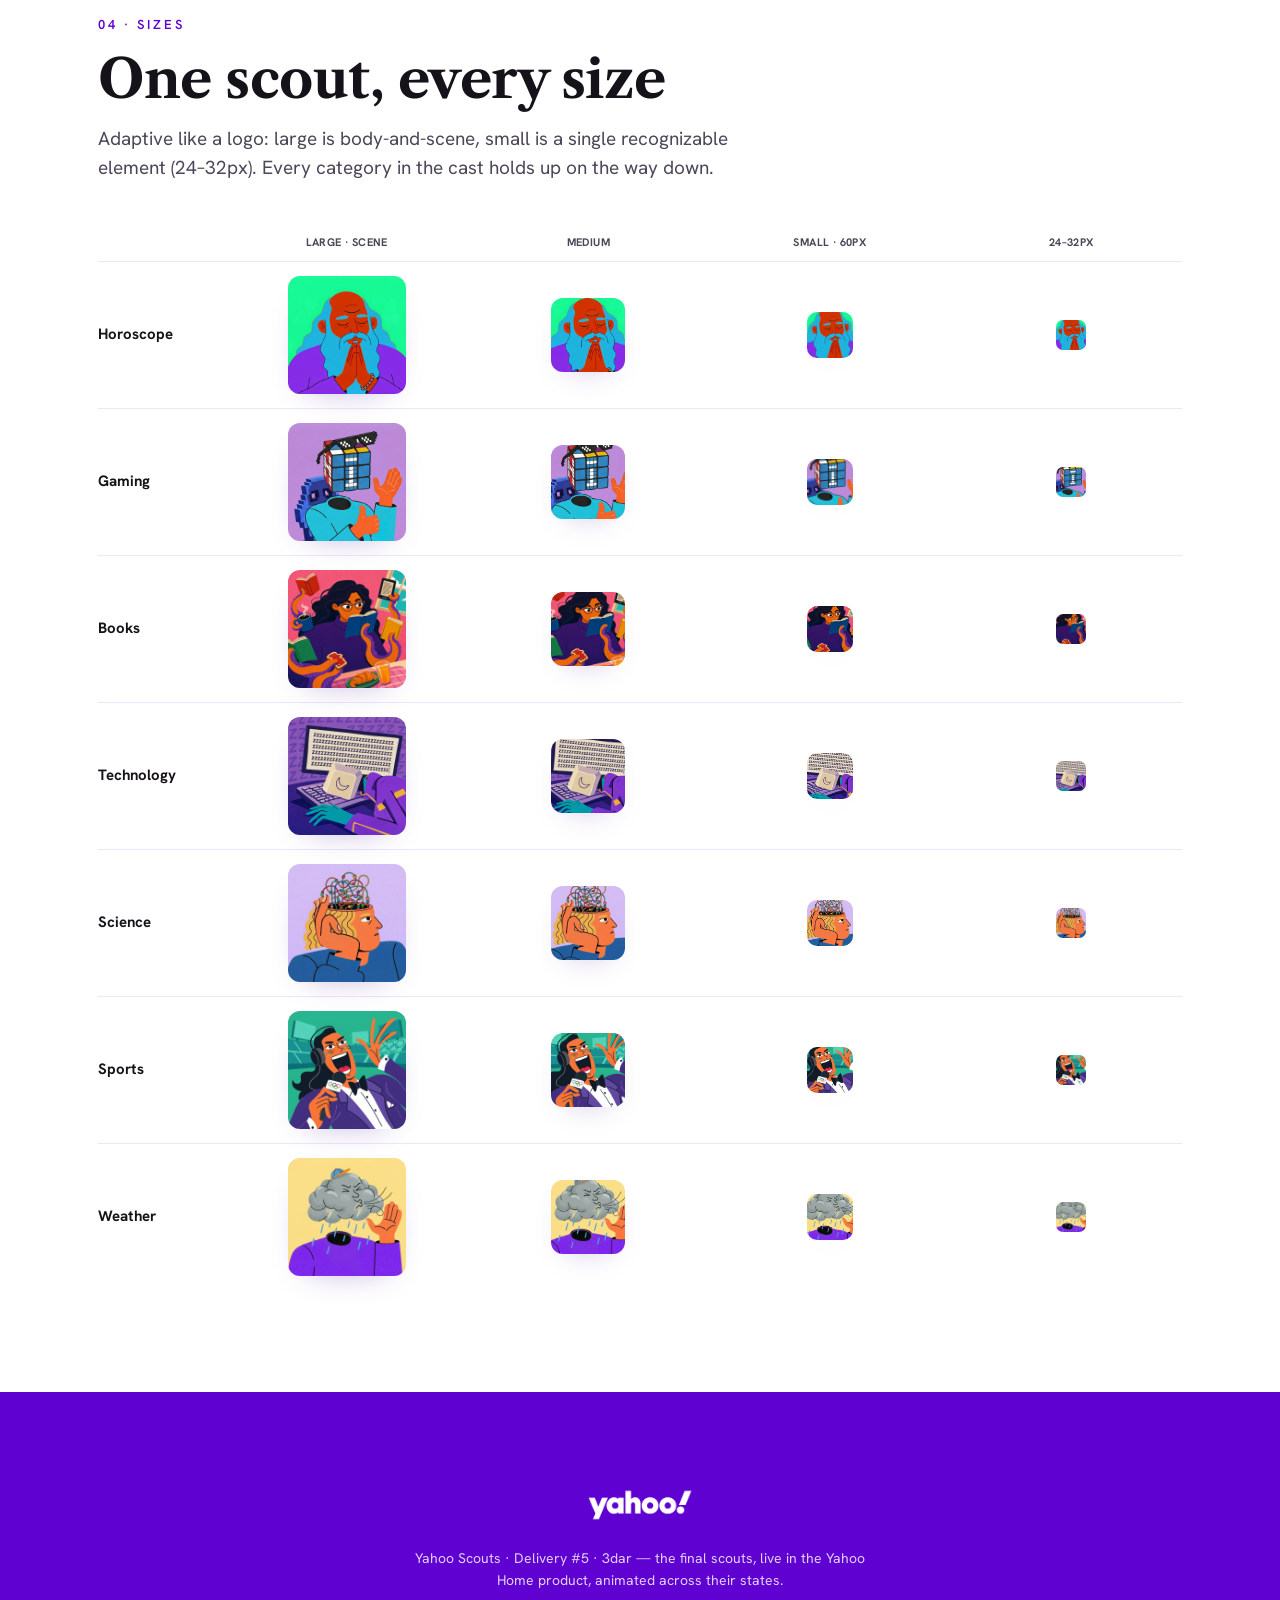
==== commit 75b9f3f5: "Delivery #5 v3: English + scouts living inside the product - Full English rewrite. - Section 1 (In P" ====
--- a/p-d5-73b97c27/index.html
+++ b/p-d5-73b97c27/index.html
@@ -1,15 +1,15 @@
 <!DOCTYPE html>
-<html lang="es">
+<html lang="en">
 <head>
 <meta charset="UTF-8" />
 <meta name="viewport" content="width=device-width, initial-scale=1.0" />
-<title>Yahoo Scouts — Entrega #5 · En producto</title>
-<meta name="description" content="Yahoo Scouts — Entrega #5. Los scouts finales aplicados a los UI templates de Yahoo Home, con sus estados animados." />
+<title>Yahoo Scouts — Delivery #5 · In Product</title>
+<meta name="description" content="Yahoo Scouts — Delivery #5. The final scouts dropped into the real Yahoo Home product, animated across their states." />
 <meta name="robots" content="noindex" />
 <link rel="preconnect" href="https://fonts.googleapis.com" />
 <link rel="preconnect" href="https://fonts.gstatic.com" crossorigin />
 <link href="https://fonts.googleapis.com/css2?family=Hanken+Grotesk:wght@400;500;600;700;800&family=Libre+Caslon+Text:wght@400;700&display=swap" rel="stylesheet" />
-<link rel="stylesheet" href="d5.css?v=2" />
+<link rel="stylesheet" href="d5.css?v=3" />
 </head>
 <body>
 
@@ -18,15 +18,14 @@
   <a href="#top" class="brand" aria-label="Yahoo Scouts">
     <img src="../assets/brand/yahoo-logo.png" class="brand-logo" alt="Yahoo" />
     <span class="brand-sub">scouts</span>
-    <span class="brand-badge">Entrega&nbsp;#5</span>
+    <span class="brand-badge">Delivery&nbsp;#5</span>
   </a>
   <nav class="nav-links">
     <a href="#intro">Intro</a>
-    <a href="#product">En&nbsp;producto</a>
-    <a href="#states">Estados</a>
-    <a href="#squad">El&nbsp;Squad</a>
-    <a href="#system">Tamaños</a>
-    <a href="#next">Qué&nbsp;sigue</a>
+    <a href="#product">In&nbsp;Product</a>
+    <a href="#states">States</a>
+    <a href="#squad">The&nbsp;Squad</a>
+    <a href="#system">Sizes</a>
   </nav>
 </header>
 
@@ -34,144 +33,123 @@
 
   <!-- ============ INTRO ============ -->
   <section class="hero-intro" id="intro">
-    <div class="hero-inner hero-grid">
-      <div>
-        <p class="eyebrow">Entrega #5 · Los scouts, vivos en el producto</p>
-        <h1 class="hero-title">No es un set de íconos.<br><span class="hl">Es un elenco que vive en Yahoo&nbsp;Home.</span></h1>
-        <p class="hero-lede">Esta ronda muestra los scouts finales <b>aplicados al producto real</b> —
-        y por primera vez con sus <b>estados animados</b>: researching, greeting, sleeping, dormant.</p>
-        <div class="chips">
-          <div class="saidchip"><b>Qué mostramos</b>Aplicados a los UI templates de Yahoo Home.</div>
-          <div class="saidchip"><b>Lo nuevo</b>Estados animados de Gaming y Horoscope.</div>
-          <div class="saidchip"><b>Se mantiene</b>Mismo scout, todos los tamaños.</div>
+    <div class="hero-inner">
+      <p class="eyebrow">Delivery #5 · Scouts, live in the product</p>
+      <h1 class="hero-title">Not a set of icons.<br><span class="hl">A cast that lives in Yahoo&nbsp;Home.</span></h1>
+      <p class="hero-lede">The final scouts, dropped straight into the real product — and, for the first
+      time, <b>animated across their states</b>: researching, greeting, sleeping, dormant.</p>
+    </div>
+  </section>
+
+  <!-- ============ IN PRODUCT (hero section) ============ -->
+  <section class="section" id="product">
+    <div class="section-head reveal">
+      <p class="eyebrow">01 · In Product</p>
+      <h2>Our scouts, inside Yahoo Home</h2>
+      <p class="section-lede">They're not loose stickers — they're the Home's <b>squad</b>: the Scout
+      Squad grid, the activity feed, the category rail. Here they are, live in the real product.</p>
+    </div>
+
+    <!-- DESKTOP composite: real frame + our scouts overlaid on the Scout Squad + Activity -->
+    <div class="home reveal">
+      <div class="browser-bar"><span></span><span></span><span></span></div>
+      <div class="home-shot">
+        <img class="shot" src="media/desktop-ui.jpg" alt="Yahoo Home desktop" loading="eager" />
+        <div class="ovl squad-ovl">
+          <div class="ov-h">Your Scout Squad</div>
+          <div class="ov-grid">
+            <figure class="ov-tile"><img src="media/books.jpg" alt=""><figcaption>Books</figcaption></figure>
+            <figure class="ov-tile"><video src="media/gaming-greeting.mp4" poster="media/gaming-greeting.jpg" class="autovid" muted loop playsinline preload="none"></video><figcaption>Gaming</figcaption></figure>
+            <figure class="ov-tile"><video src="media/horoscope-greeting.mp4" poster="media/horoscope-greeting.jpg" class="autovid" muted loop playsinline preload="none"></video><figcaption>Horoscope</figcaption></figure>
+            <figure class="ov-tile"><img src="media/science.jpg" alt=""><figcaption>Science</figcaption></figure>
+            <figure class="ov-tile"><img src="media/sports.jpg" alt=""><figcaption>Sports</figcaption></figure>
+            <figure class="ov-tile"><video src="media/technology-active.mp4" poster="media/technology-active.jpg" class="autovid" muted loop playsinline preload="none"></video><figcaption>Technology</figcaption></figure>
+            <figure class="ov-tile"><img src="media/weather.jpg" alt=""><figcaption>Weather</figcaption></figure>
+          </div>
+          <div class="ov-btns"><span class="ov-btn">Show all 22 ▾</span><span class="ov-btn ghost">+ Recruit a scout</span></div>
+          <div class="ov-h ov-h-sub">Scout Activity</div>
+          <div class="ov-acts">
+            <figure class="ov-act scan"><video src="media/horoscope-researching.mp4" poster="media/horoscope-researching.jpg" class="autovid" muted loop playsinline preload="none"></video><figcaption><b>Horoscope</b><span class="tag t-scan">Scanning</span>Reading today's transits<small>now</small></figcaption></figure>
+            <figure class="ov-act err"><img src="media/sports.jpg" alt=""><figcaption><b>Sports</b><span class="tag t-err">Error</span>Missed the replay — retrying<small>now</small></figcaption></figure>
+            <figure class="ov-act wake"><video src="media/gaming-dormant.mp4" poster="media/gaming-dormant.jpg" class="autovid" muted loop playsinline preload="none"></video><figcaption><b>Gaming</b><span class="tag t-wake">Waking in 2</span>Booting up next match<small>1m</small></figcaption></figure>
+          </div>
         </div>
       </div>
-      <div class="hero-media">
-        <div class="browser">
-          <div class="browser-bar"><span></span><span></span><span></span></div>
-          <img src="media/desktop-ui.jpg" alt="Yahoo Home con el squad de scouts" loading="eager" />
+    </div>
+    <p class="cap-note reveal">Desktop · our scouts replace every avatar in the Scout Squad grid and the activity feed — moving where we have animation.</p>
+
+    <!-- MOBILE composite: real frame + our scouts overlaid on the category rail -->
+    <div class="phones reveal">
+      <div class="phone">
+        <div class="phone-notch"></div>
+        <div class="home-shot">
+          <img class="shot" src="media/mobile-ui.jpg" alt="Yahoo Home mobile" loading="lazy" />
+          <div class="ovl rail-ovl">
+            <div class="rail-circ all"><span class="rc-collage"><img src="media/gaming-greeting.jpg" alt=""><img src="media/horoscope-greeting.jpg" alt=""><img src="media/books.jpg" alt=""><img src="media/weather.jpg" alt=""></span><figcaption>All</figcaption></div>
+            <div class="rail-circ"><video src="media/gaming-greeting.mp4" poster="media/gaming-greeting.jpg" class="autovid" muted loop playsinline preload="none"></video><figcaption>Gaming</figcaption></div>
+            <div class="rail-circ"><video src="media/horoscope-greeting.mp4" poster="media/horoscope-greeting.jpg" class="autovid" muted loop playsinline preload="none"></video><figcaption>Horoscope</figcaption></div>
+            <div class="rail-circ"><img src="media/books.jpg" alt=""><figcaption>Books</figcaption></div>
+            <div class="rail-circ"><img src="media/science.jpg" alt=""><figcaption>Science</figcaption></div>
+            <div class="rail-circ"><img src="media/sports.jpg" alt=""><figcaption>Sports</figcaption></div>
+            <div class="rail-circ"><img src="media/weather.jpg" alt=""><figcaption>Weather</figcaption></div>
+          </div>
         </div>
       </div>
-    </div>
-  </section>
-
-  <!-- ============ EN PRODUCTO ============ -->
-  <section class="section" id="product">
-    <div class="section-head reveal">
-      <p class="eyebrow">01 · En producto</p>
-      <h2>Así viven en Yahoo Home</h2>
-      <p class="section-lede">Los scouts no son stickers sueltos: son el <b>squad</b> del Home —
-      avatar en el feed, cara del widget, tarjeta de actividad. Estos son los templates reales.</p>
-    </div>
-    <div class="product-row reveal">
-      <figure class="device browser">
-        <div class="browser-bar"><span></span><span></span><span></span></div>
-        <img src="media/desktop-ui.jpg" alt="Yahoo Home desktop con scouts" loading="lazy" />
-        <figcaption>Desktop · squad grid, widgets y "Scout Activity" con estados</figcaption>
-      </figure>
-      <figure class="device phone">
-        <div class="phone-notch"></div>
-        <img src="media/mobile-ui.jpg" alt="Yahoo Home mobile con scouts" loading="lazy" />
-        <figcaption>Mobile · el feed con un scout por fuente</figcaption>
-      </figure>
+      <p class="cap-note">Mobile · the category rail carries our scouts as circular avatars — same cast, small footprint.</p>
     </div>
   </section>
   <div class="divider"></div>
 
-  <!-- ============ ESTADOS ============ -->
+  <!-- ============ STATES ============ -->
   <section class="section" id="states">
     <div class="section-head reveal">
-      <p class="eyebrow">02 · Estados</p>
-      <h2>Un scout no es una imagen:<br>es un personaje con estados</h2>
-      <p class="section-lede">Cada scout cicla por su día — <b>researching → greeting → sleeping → dormant</b>.
-      Tocá los estados y miralos cambiar en vivo, como se verían en el producto.</p>
-    </div>
-
-    <!-- HOROSCOPE state player (widget del rail) -->
-    <div class="splayer reveal" data-scout="horoscope" data-start="researching">
-      <div class="sp-stage">
-        <div class="sp-cardhead">
-          <span class="sp-dot"></span>
-          <span class="sp-title">Horoscope Scout</span>
-          <span class="sp-app">Yahoo Home · widget</span>
-        </div>
-        <div class="sp-media">
-          <video class="sp-vid" data-state="researching" data-say="Leyendo el cielo · researching" src="media/horoscope-researching.mp4" poster="media/horoscope-researching.jpg" muted loop playsinline preload="none"></video>
-          <video class="sp-vid" data-state="greeting"    data-say="Buenos días ✨ · greeting"        src="media/horoscope-greeting.mp4"    poster="media/horoscope-greeting.jpg"    muted loop playsinline preload="none"></video>
-          <video class="sp-vid" data-state="sleeping"    data-say="Descansando · sleeping"           src="media/horoscope-sleeping.mp4"    poster="media/horoscope-sleeping.jpg"    muted loop playsinline preload="none"></video>
-          <video class="sp-vid" data-state="dormant"     data-say="Dormant · tocá para despertar"    src="media/horoscope-dormant.mp4"     poster="media/horoscope-dormant.jpg"     muted loop playsinline preload="none"></video>
-        </div>
-        <div class="sp-status"><span class="sp-say">Leyendo el cielo · researching</span></div>
-      </div>
-      <div class="sp-side">
-        <span class="chip chip-c">La mística del cast</span>
-        <h3>El Horóscopo, hora por hora</h3>
-        <p class="sp-copy">Antes del amanecer ya está despierto leyendo los tránsitos; al mediodía te
-        saluda; de noche baja a reposo y entra en dormant. El <b>mismo personaje</b>, cuatro energías.</p>
-        <div class="sp-chips" role="tablist" aria-label="Estados">
-          <button class="sp-chip" data-go="researching">Researching</button>
-          <button class="sp-chip" data-go="greeting">Greeting</button>
-          <button class="sp-chip" data-go="sleeping">Sleeping</button>
-          <button class="sp-chip" data-go="dormant">Dormant</button>
-        </div>
-      </div>
-    </div>
-
-    <!-- GAMING state player (tile del squad / arcade) -->
-    <div class="splayer alt reveal" data-scout="gaming" data-start="researching">
-      <div class="sp-side">
-        <span class="chip chip-p">El icónico · lo que ya funcionó</span>
-        <h3>El Gaming, en su maratón</h3>
-        <p class="sp-copy">Cabeza-cubo que flota y rota. Está <b>en la partida</b> (researching), te tira
-        el saludo (greeting), cae rendido (sleeping) y se apaga (dormant). No mira el juego: lo juega.</p>
-        <div class="sp-chips" role="tablist" aria-label="Estados">
-          <button class="sp-chip" data-go="researching">Researching</button>
-          <button class="sp-chip" data-go="greeting">Greeting</button>
-          <button class="sp-chip" data-go="sleeping">Sleeping</button>
-          <button class="sp-chip" data-go="dormant">Dormant</button>
-        </div>
-      </div>
-      <div class="sp-stage">
-        <div class="sp-cardhead">
-          <span class="sp-dot"></span>
-          <span class="sp-title">Gaming Scout</span>
-          <span class="sp-app">Yahoo Home · squad tile</span>
-        </div>
-        <div class="sp-media">
-          <video class="sp-vid" data-state="researching" data-say="En la partida · researching"    src="media/gaming-researching.mp4" poster="media/gaming-researching.jpg" muted loop playsinline preload="none"></video>
-          <video class="sp-vid" data-state="greeting"    data-say="GG 👋 · greeting"                src="media/gaming-greeting.mp4"    poster="media/gaming-greeting.jpg"    muted loop playsinline preload="none"></video>
-          <video class="sp-vid" data-state="sleeping"    data-say="AFK · sleeping"                  src="media/gaming-sleeping.mp4"    poster="media/gaming-sleeping.jpg"    muted loop playsinline preload="none"></video>
-          <video class="sp-vid" data-state="dormant"     data-say="Dormant · tocá para despertar"   src="media/gaming-dormant.mp4"     poster="media/gaming-dormant.jpg"     muted loop playsinline preload="none"></video>
-        </div>
-        <div class="sp-status"><span class="sp-say">En la partida · researching</span></div>
-      </div>
-    </div>
-
-    <!-- TECHNOLOGY mini: active <-> sleeping -->
-    <div class="mini reveal">
-      <p class="mini-lede">Y no son solo dos scouts: cada personaje tiene su versión <b>activa</b> y su
-      <b>sleeping</b> propia. El Technology, por ejemplo —</p>
-      <div class="mini-pair">
-        <figure>
-          <video src="media/technology-active.mp4" poster="media/technology-active.jpg" class="autovid" muted loop playsinline preload="none"></video>
-          <figcaption>Activo · tipeando</figcaption>
-        </figure>
-        <figure>
-          <img src="media/technology-sleeping.jpg" alt="Technology scout sleeping" loading="lazy" />
-          <figcaption>Sleeping · tecla-luna + ZZZ</figcaption>
-        </figure>
+      <p class="eyebrow">02 · States</p>
+      <h2>A scout isn't an image —<br>it's a character with states</h2>
+      <p class="section-lede">Each scout moves through its day: <b>researching → greeting → sleeping → dormant</b>.
+      Same character, four energies — here's the full cycle for each.</p>
+    </div>
+
+    <!-- HOROSCOPE row -->
+    <div class="staterow reveal">
+      <div class="sr-desc">
+        <span class="chip chip-c">Horoscope</span>
+        <h3>The old-soul guru</h3>
+        <p>A serene spiritual guru with a sly wink of snobbery. He reads the stars like sacred
+        scripture — and, yes, he quietly judges your sign. But he means well.</p>
+      </div>
+      <div class="sr-clips">
+        <figure><video src="media/horoscope-researching.mp4" poster="media/horoscope-researching.jpg" class="autovid" muted loop playsinline preload="none"></video><figcaption>Researching</figcaption></figure>
+        <figure><video src="media/horoscope-greeting.mp4" poster="media/horoscope-greeting.jpg" class="autovid" muted loop playsinline preload="none"></video><figcaption>Greeting</figcaption></figure>
+        <figure><video src="media/horoscope-sleeping.mp4" poster="media/horoscope-sleeping.jpg" class="autovid" muted loop playsinline preload="none"></video><figcaption>Sleeping</figcaption></figure>
+        <figure><video src="media/horoscope-dormant.mp4" poster="media/horoscope-dormant.jpg" class="autovid" muted loop playsinline preload="none"></video><figcaption>Dormant</figcaption></figure>
+      </div>
+    </div>
+
+    <!-- GAMING row -->
+    <div class="staterow reveal">
+      <div class="sr-desc">
+        <span class="chip chip-p">Gaming</span>
+        <h3>The effortless winner</h3>
+        <p>Impossibly cool and wired to win — thumbs faster than the netcode. By the time you've
+        logged in, he's already three levels ahead. And he knows it.</p>
+      </div>
+      <div class="sr-clips">
+        <figure><video src="media/gaming-researching.mp4" poster="media/gaming-researching.jpg" class="autovid" muted loop playsinline preload="none"></video><figcaption>Researching</figcaption></figure>
+        <figure><video src="media/gaming-greeting.mp4" poster="media/gaming-greeting.jpg" class="autovid" muted loop playsinline preload="none"></video><figcaption>Greeting</figcaption></figure>
+        <figure><video src="media/gaming-sleeping.mp4" poster="media/gaming-sleeping.jpg" class="autovid" muted loop playsinline preload="none"></video><figcaption>Sleeping</figcaption></figure>
+        <figure><video src="media/gaming-dormant.mp4" poster="media/gaming-dormant.jpg" class="autovid" muted loop playsinline preload="none"></video><figcaption>Dormant</figcaption></figure>
       </div>
     </div>
   </section>
   <div class="divider"></div>
 
-  <!-- ============ EL SQUAD ============ -->
+  <!-- ============ THE SQUAD ============ -->
   <section class="section" id="squad">
     <div class="section-head reveal">
-      <p class="eyebrow">03 · El squad</p>
-      <h2>Todos juntos</h2>
-      <p class="section-lede">Distintos oficios, mismo mundo. Así se leen como un <b>elenco</b> —
-      lo que aparece en "Your Scout Squad".</p>
+      <p class="eyebrow">03 · The Squad</p>
+      <h2>All together</h2>
+      <p class="section-lede">Different beats, one world — the full cast as it shows up in
+      "Your Scout Squad".</p>
     </div>
     <div class="squad reveal">
       <figure class="sq"><video src="media/horoscope-greeting.mp4" poster="media/horoscope-greeting.jpg" class="autovid" muted loop playsinline preload="none"></video><figcaption>Horoscope</figcaption></figure>
@@ -185,49 +163,57 @@
   </section>
   <div class="divider"></div>
 
-  <!-- ============ TAMAÑOS (preservado) ============ -->
+  <!-- ============ SIZES (adaptive, all categories) ============ -->
   <section class="section" id="system">
     <div class="section-head reveal">
-      <p class="eyebrow">04 · Tamaños</p>
-      <h2>Un scout, todos los tamaños</h2>
-      <p class="section-lede">Adaptativo como un logo: grande = cuerpo y escena · chico = un elemento
-      reconocible (24–32px). La cabeza-cubo del Gaming aguanta la reducción.</p>
-    </div>
-    <div class="footstrip reveal">
-      <div class="foot f-lg"><div class="box img"><img src="media/gaming-greeting.jpg" alt="Gaming full"></div><small>LARGE · escena</small></div>
-      <div class="foot f-md"><div class="box img"><img src="media/gaming-greeting.jpg" alt="Gaming torso" style="object-position:center 20%"></div><small>MEDIUM · torso</small></div>
-      <div class="foot f-sm"><div class="box img"><img src="media/gaming-greeting.jpg" alt="Gaming head" style="object-position:center 12%;transform:scale(1.5)"></div><small>SMALL · 60px</small></div>
-      <div class="foot f-xs"><div class="box img"><img src="media/gaming-greeting.jpg" alt="Gaming icon" style="object-position:center 12%;transform:scale(1.6)"></div><small>24–32px</small></div>
-    </div>
-  </section>
-  <div class="divider"></div>
-
-  <!-- ============ QUÉ SIGUE + RANGE ============ -->
-  <section class="section" id="next">
-    <div class="section-head reveal">
-      <p class="eyebrow">05 · Rango & próximos</p>
-      <h2>Del editorial a lo más raro</h2>
-      <p class="section-lede">Misma base aprobada, distinto voltaje: el registro editorial y humano
-      convive con el empujado, no-humano — y ambos <b>se leen como Yahoo</b>.</p>
-    </div>
-    <div class="range reveal">
-      <figure class="rg">
-        <img src="media/books.jpg" alt="Books editorial" loading="lazy" />
-        <figcaption><b>Base editorial</b>Maduro, ilustrativo, humano.</figcaption>
-      </figure>
-      <figure class="rg">
-        <img src="media/gaming-greeting.jpg" alt="Gaming empujado" loading="lazy" />
-        <figcaption><b>Empujado · más raro</b>No-humano, flota y rota. <i>Weirder is what we want.</i></figcaption>
-      </figure>
-    </div>
-    <div class="two reveal" style="margin-top:clamp(20px,3vw,30px)">
-      <div class="card">
-        <h3 style="font-size:22px">Nosotros (3dar)</h3>
-        <p style="color:var(--ink-soft);margin-top:6px">Más scouts entrando al mundo · más estados · escenas refinadas.</p>
-      </div>
-      <div class="card">
-        <h3 style="font-size:22px">Necesitamos de Yahoo</h3>
-        <p style="color:var(--ink-soft);margin-top:6px">Decisión de layout in-product · aprobación creativa final.</p>
+      <p class="eyebrow">04 · Sizes</p>
+      <h2>One scout, every size</h2>
+      <p class="section-lede">Adaptive like a logo: large is body-and-scene, small is a single
+      recognizable element (24–32px). Every category in the cast holds up on the way down.</p>
+    </div>
+    <div class="sizes reveal">
+      <div class="sizes-head"><span></span><small>Large · scene</small><small>Medium</small><small>Small · 60px</small><small>24–32px</small></div>
+      <div class="sizerow"><span class="sr-name">Horoscope</span>
+        <div class="sc lg"><img src="media/horoscope-greeting.jpg" style="object-position:center 30%"></div>
+        <div class="sc md"><img src="media/horoscope-greeting.jpg" style="object-position:center 24%;transform:scale(1.35)"></div>
+        <div class="sc sm"><img src="media/horoscope-greeting.jpg" style="object-position:center 20%;transform:scale(1.6)"></div>
+        <div class="sc xs"><img src="media/horoscope-greeting.jpg" style="object-position:center 20%;transform:scale(1.7)"></div>
+      </div>
+      <div class="sizerow"><span class="sr-name">Gaming</span>
+        <div class="sc lg"><img src="media/gaming-greeting.jpg" style="object-position:center 22%"></div>
+        <div class="sc md"><img src="media/gaming-greeting.jpg" style="object-position:center 16%;transform:scale(1.4)"></div>
+        <div class="sc sm"><img src="media/gaming-greeting.jpg" style="object-position:center 12%;transform:scale(1.7)"></div>
+        <div class="sc xs"><img src="media/gaming-greeting.jpg" style="object-position:center 12%;transform:scale(1.8)"></div>
+      </div>
+      <div class="sizerow"><span class="sr-name">Books</span>
+        <div class="sc lg"><img src="media/books.jpg" style="object-position:center 30%"></div>
+        <div class="sc md"><img src="media/books.jpg" style="object-position:center 26%;transform:scale(1.35)"></div>
+        <div class="sc sm"><img src="media/books.jpg" style="object-position:center 24%;transform:scale(1.6)"></div>
+        <div class="sc xs"><img src="media/books.jpg" style="object-position:center 24%;transform:scale(1.7)"></div>
+      </div>
+      <div class="sizerow"><span class="sr-name">Technology</span>
+        <div class="sc lg"><img src="media/technology-sleeping.jpg" style="object-position:center 34%"></div>
+        <div class="sc md"><img src="media/technology-sleeping.jpg" style="object-position:center 34%;transform:scale(1.35)"></div>
+        <div class="sc sm"><img src="media/technology-sleeping.jpg" style="object-position:center 34%;transform:scale(1.55)"></div>
+        <div class="sc xs"><img src="media/technology-sleeping.jpg" style="object-position:center 34%;transform:scale(1.7)"></div>
+      </div>
+      <div class="sizerow"><span class="sr-name">Science</span>
+        <div class="sc lg"><img src="media/science.jpg" style="object-position:center 26%"></div>
+        <div class="sc md"><img src="media/science.jpg" style="object-position:center 24%;transform:scale(1.3)"></div>
+        <div class="sc sm"><img src="media/science.jpg" style="object-position:center 22%;transform:scale(1.5)"></div>
+        <div class="sc xs"><img src="media/science.jpg" style="object-position:center 22%;transform:scale(1.6)"></div>
+      </div>
+      <div class="sizerow"><span class="sr-name">Sports</span>
+        <div class="sc lg"><img src="media/sports.jpg" style="object-position:center 26%"></div>
+        <div class="sc md"><img src="media/sports.jpg" style="object-position:center 24%;transform:scale(1.35)"></div>
+        <div class="sc sm"><img src="media/sports.jpg" style="object-position:center 22%;transform:scale(1.6)"></div>
+        <div class="sc xs"><img src="media/sports.jpg" style="object-position:center 22%;transform:scale(1.7)"></div>
+      </div>
+      <div class="sizerow"><span class="sr-name">Weather</span>
+        <div class="sc lg"><img src="media/weather.jpg" style="object-position:center 30%"></div>
+        <div class="sc md"><img src="media/weather.jpg" style="object-position:center 28%;transform:scale(1.35)"></div>
+        <div class="sc sm"><img src="media/weather.jpg" style="object-position:center 26%;transform:scale(1.6)"></div>
+        <div class="sc xs"><img src="media/weather.jpg" style="object-position:center 26%;transform:scale(1.7)"></div>
       </div>
     </div>
   </section>
@@ -236,13 +222,13 @@
 
 <footer class="footer">
   <img src="../assets/brand/yahoo-logo.png" class="footer-logo" alt="Yahoo" />
-  <p>Yahoo Scouts · Entrega #5 · 3dar — scouts finales aplicados a los UI templates de Yahoo Home,
-  con sus estados animados.</p>
+  <p>Yahoo Scouts · Delivery #5 · 3dar — the final scouts, live in the Yahoo Home product,
+  animated across their states.</p>
 </footer>
 
 <!-- lightbox -->
-<div class="lightbox" id="lightbox"><button class="lightbox-close" id="lbClose" aria-label="Cerrar">&times;</button></div>
-
-<script src="d5.js?v=2"></script>
+<div class="lightbox" id="lightbox"><button class="lightbox-close" id="lbClose" aria-label="Close">&times;</button></div>
+
+<script src="d5.js?v=3"></script>
 </body>
 </html>
--- a/p-d5-73b97c27/d5.css
+++ b/p-d5-73b97c27/d5.css
@@ -266,3 +266,83 @@
 .rg img{width:100%;aspect-ratio:1;object-fit:cover;display:block}
 .rg figcaption{padding:16px 18px;font-size:14px;color:var(--ink-soft)}
 .rg figcaption b{display:block;font-family:var(--font-head);color:var(--purple);font-size:13px;margin-bottom:3px}
+
+/* ============================================================
+   DELIVERY #5 v3 — scouts living inside the real product
+   (UI template as backdrop + our video/still scouts overlaid,
+    scaled with container-query units so they track the frame)
+   ============================================================ */
+
+.cap-note{max-width:var(--maxw);margin:16px auto 0;font-size:13.5px;color:var(--ink-soft);text-align:center}
+
+/* desktop frame */
+.home{max-width:1120px;margin:0 auto;background:#fff;border-radius:16px;overflow:hidden;box-shadow:var(--shadow);border:1px solid rgba(20,6,50,.08)}
+.home-shot{position:relative;line-height:0}
+.shot{width:100%;display:block}
+.ovl{position:absolute;background:#F3F2EF;overflow:hidden}
+
+/* ---- Your Scout Squad + Scout Activity overlay (desktop) ---- */
+.squad-ovl{left:9.05%;top:17.3%;width:23.6%;height:80%;container-type:inline-size;padding:0 .6cqw}
+.ov-h{font-family:var(--font-head);font-weight:800;font-size:4.4cqw;letter-spacing:.12cqw;color:#2b2536;text-transform:uppercase;margin:0 0 3cqw}
+.ov-h-sub{margin-top:5cqw}
+.ov-grid{display:grid;grid-template-columns:repeat(3,1fr);gap:3cqw 3cqw}
+.ov-tile{margin:0;display:flex;flex-direction:column}
+.ov-tile img,.ov-tile video{width:100%;aspect-ratio:1;object-fit:cover;border-radius:4.5cqw;display:block;background:#e7e0f4}
+.ov-tile figcaption{font-family:var(--font-head);font-weight:600;font-size:3.2cqw;color:#3a3448;text-align:center;margin-top:1.6cqw;white-space:nowrap;overflow:hidden;text-overflow:ellipsis}
+.ov-btns{display:flex;gap:2.4cqw;margin:4cqw 0 0}
+.ov-btn{font-family:var(--font-head);font-weight:600;font-size:3.1cqw;border:.5cqw solid #dcd3ef;border-radius:99cqw;padding:2cqw 3.4cqw;color:#4a4460;white-space:nowrap;background:#fff}
+.ov-btn.ghost{background:transparent}
+.ov-acts{display:flex;gap:2.6cqw;overflow:hidden}
+.ov-act{flex:0 0 44cqw;margin:0;border-radius:4.5cqw;overflow:hidden;background:#efeafc}
+.ov-act.scan{background:#fbfbdd}.ov-act.err{background:#fbe3ef}.ov-act.wake{background:#ece6fb}
+.ov-act img,.ov-act video{width:100%;aspect-ratio:1;object-fit:cover;display:block}
+.ov-act figcaption{display:block;padding:1.8cqw 2cqw 2.4cqw;font-size:2.9cqw;line-height:1.28;color:#544d63}
+.ov-act b{font-family:var(--font-head);font-weight:700;font-size:3.5cqw;color:#241f30;display:block;margin-bottom:1cqw}
+.ov-act .tag{display:inline-block;font-family:var(--font-head);font-weight:700;font-size:2.6cqw;text-transform:uppercase;letter-spacing:.1cqw;padding:.7cqw 1.6cqw;border-radius:99cqw;margin-bottom:1.4cqw}
+.t-scan{background:#e8e69a;color:#6b6800}.t-err{background:#f3b7d3;color:#8a1450}.t-wake{background:#cbbaf2;color:#4a2a9a}
+.ov-act small{display:block;margin-top:1cqw;font-size:2.6cqw;color:#8a8398}
+
+/* ---- category rail overlay (mobile) ---- */
+.phones{max-width:360px;margin:clamp(26px,4vw,44px) auto 0}
+.phones .phone{margin:0 auto}
+.phones .home-shot{border-radius:22px;overflow:hidden}
+.phones .shot{border-radius:22px}
+.rail-ovl{left:0;top:25.6%;width:100%;height:11.6%;container-type:inline-size;display:flex;gap:4.4cqw;align-items:flex-start;padding:0 4cqw}
+.rail-circ{flex:0 0 auto;width:13cqw;text-align:center;margin:0}
+.rail-circ img,.rail-circ video{width:13cqw;height:13cqw;border-radius:50%;object-fit:cover;display:block}
+.rail-circ figcaption{font-family:var(--font-head);font-weight:500;font-size:3cqw;color:#3a3448;margin-top:1.6cqw;white-space:nowrap;overflow:hidden;text-overflow:ellipsis;max-width:15cqw}
+.rail-circ.all{position:relative}
+.rail-circ.all .rc-collage{display:grid;grid-template-columns:1fr 1fr;width:13cqw;height:13cqw;border-radius:50%;overflow:hidden;border:.9cqw solid var(--cyan)}
+.rail-circ.all .rc-collage img{width:100%;height:100%;border-radius:0}
+.rail-circ.all figcaption{font-weight:700;color:#161219}
+
+/* ---------- states rows ---------- */
+.staterow{display:grid;grid-template-columns:.82fr 2.18fr;gap:clamp(20px,3vw,42px);align-items:center;margin-bottom:clamp(30px,4vw,50px)}
+@media(max-width:820px){.staterow{grid-template-columns:1fr}}
+.sr-desc h3{font-family:var(--font-display);font-weight:700;font-size:clamp(24px,3vw,34px);line-height:1.05;margin:8px 0 8px}
+.sr-desc p{color:var(--ink-soft);font-size:15.5px;max-width:44ch}
+.sr-clips{display:grid;grid-template-columns:repeat(4,1fr);gap:clamp(10px,1.4vw,16px)}
+@media(max-width:520px){.sr-clips{grid-template-columns:repeat(2,1fr)}}
+.sr-clips figure{margin:0}
+.sr-clips video{width:100%;aspect-ratio:1;object-fit:cover;border-radius:var(--radius-sm);box-shadow:var(--shadow-soft);display:block;background:var(--lav-2)}
+.sr-clips figcaption{text-align:center;margin-top:9px;font-family:var(--font-head);font-weight:700;font-size:12px;text-transform:uppercase;letter-spacing:.4px;color:var(--purple)}
+
+/* ---------- sizes matrix ---------- */
+.sizes{margin-top:8px}
+.sizes-head,.sizerow{display:grid;grid-template-columns:118px 1fr 1fr 1fr 1fr;gap:clamp(10px,1.6vw,20px);align-items:center}
+.sizes-head{margin-bottom:10px}
+.sizes-head small{font-size:11px;font-weight:700;text-transform:uppercase;letter-spacing:.4px;color:var(--ink-soft);text-align:center}
+.sizerow{padding:14px 0;border-top:1px solid rgba(95,1,209,.1)}
+.sr-name{font-family:var(--font-head);font-weight:700;font-size:15px}
+.sc{justify-self:center;border-radius:12px;overflow:hidden;background:var(--lav-2);box-shadow:var(--shadow-soft)}
+.sc img{width:100%;height:100%;object-fit:cover;display:block}
+.sc.lg{width:118px;height:118px}
+.sc.md{width:74px;height:74px}
+.sc.sm{width:46px;height:46px;border-radius:10px}
+.sc.xs{width:30px;height:30px;border-radius:7px}
+@media(max-width:720px){
+  .sizes-head{display:none}
+  .sizerow{grid-template-columns:64px 1fr 1fr 1fr 1fr;gap:8px;padding:12px 0}
+  .sr-name{font-size:12.5px}
+  .sc.lg{width:70px;height:70px}.sc.md{width:52px;height:52px}.sc.sm{width:38px;height:38px}.sc.xs{width:26px;height:26px}
+}
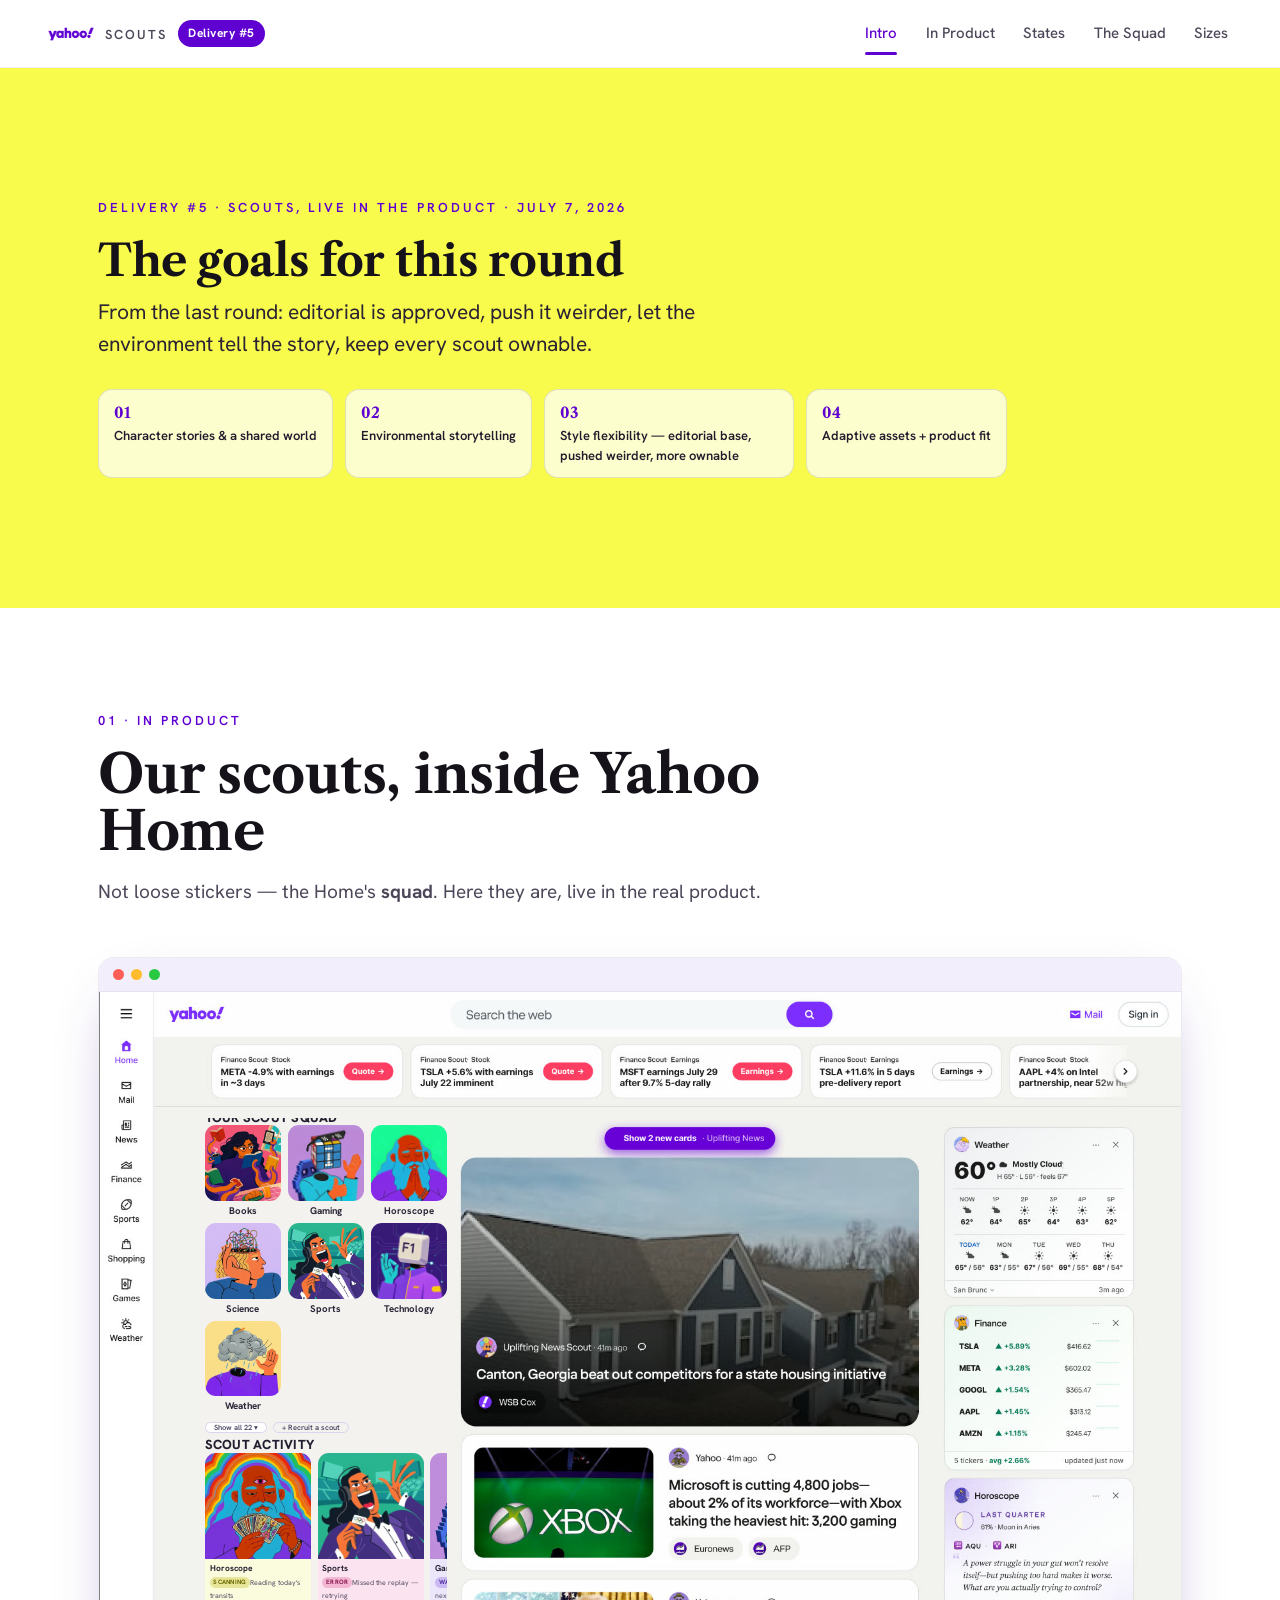
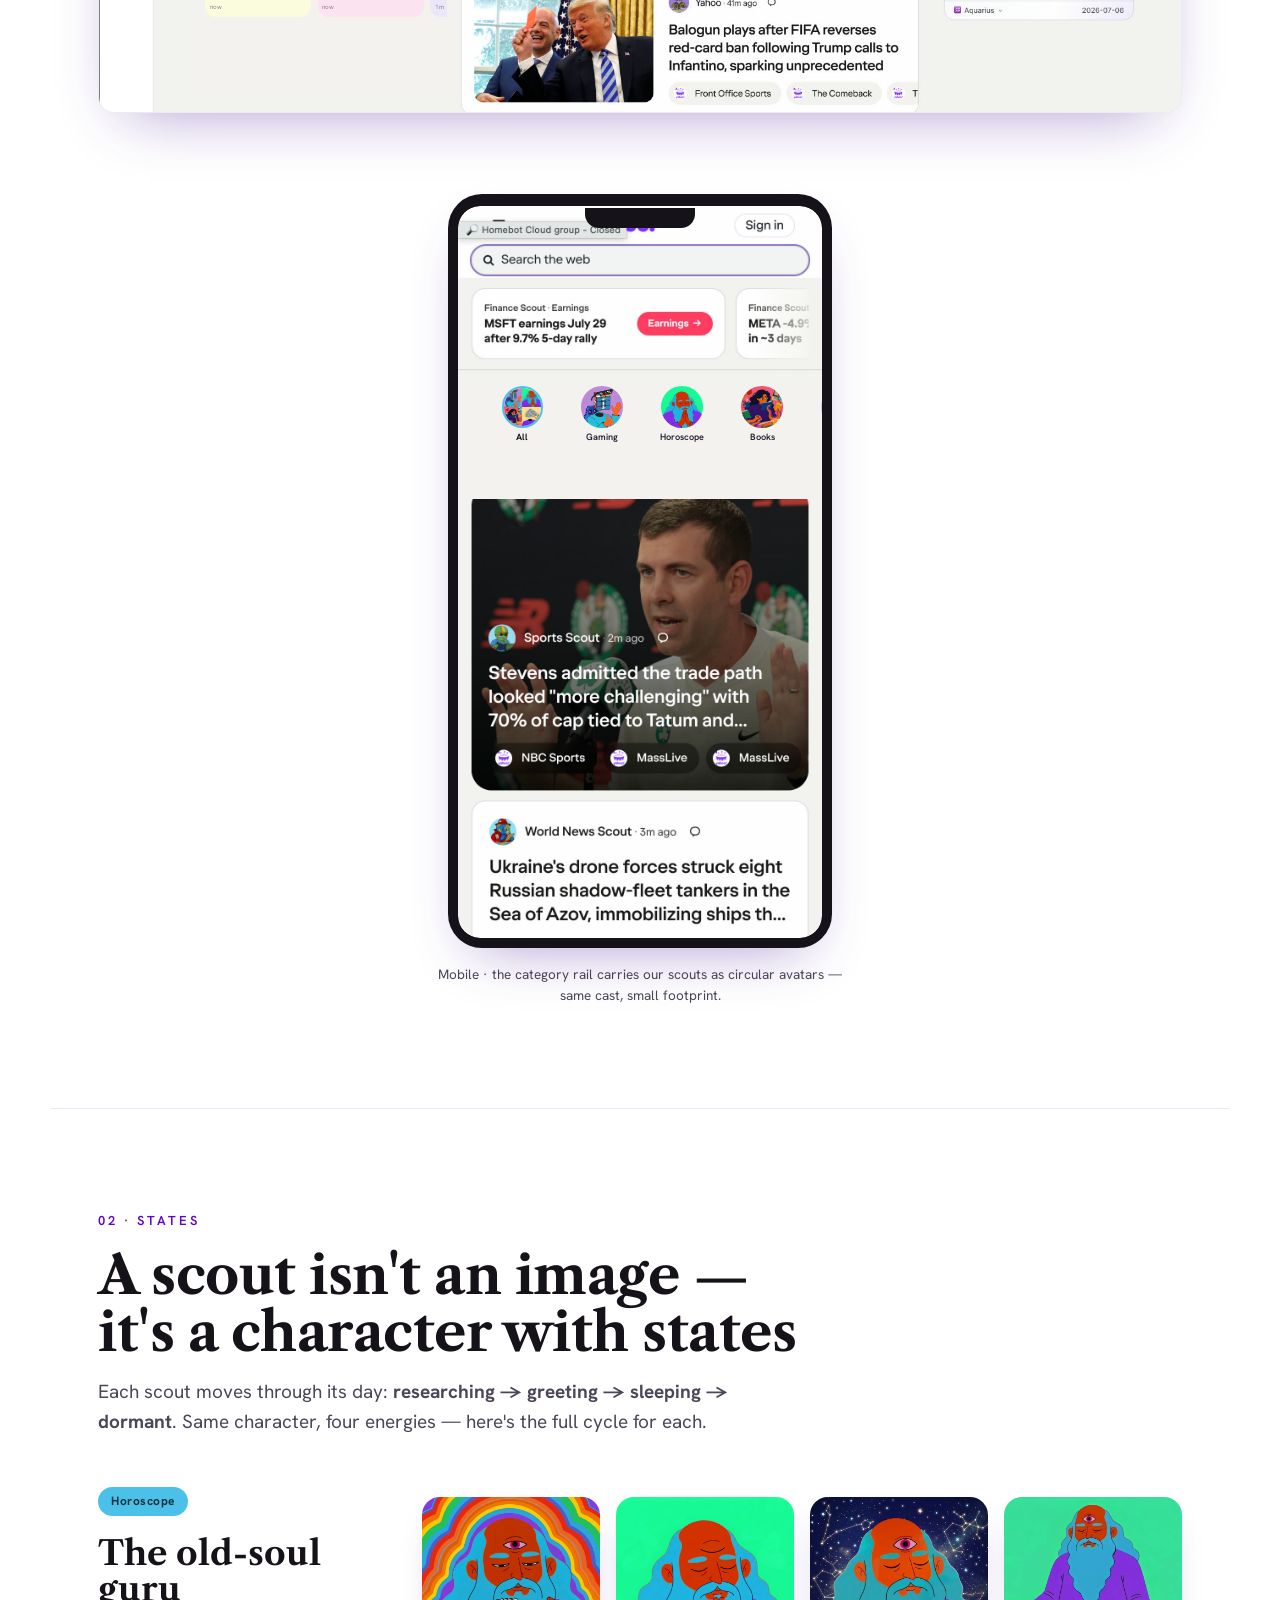
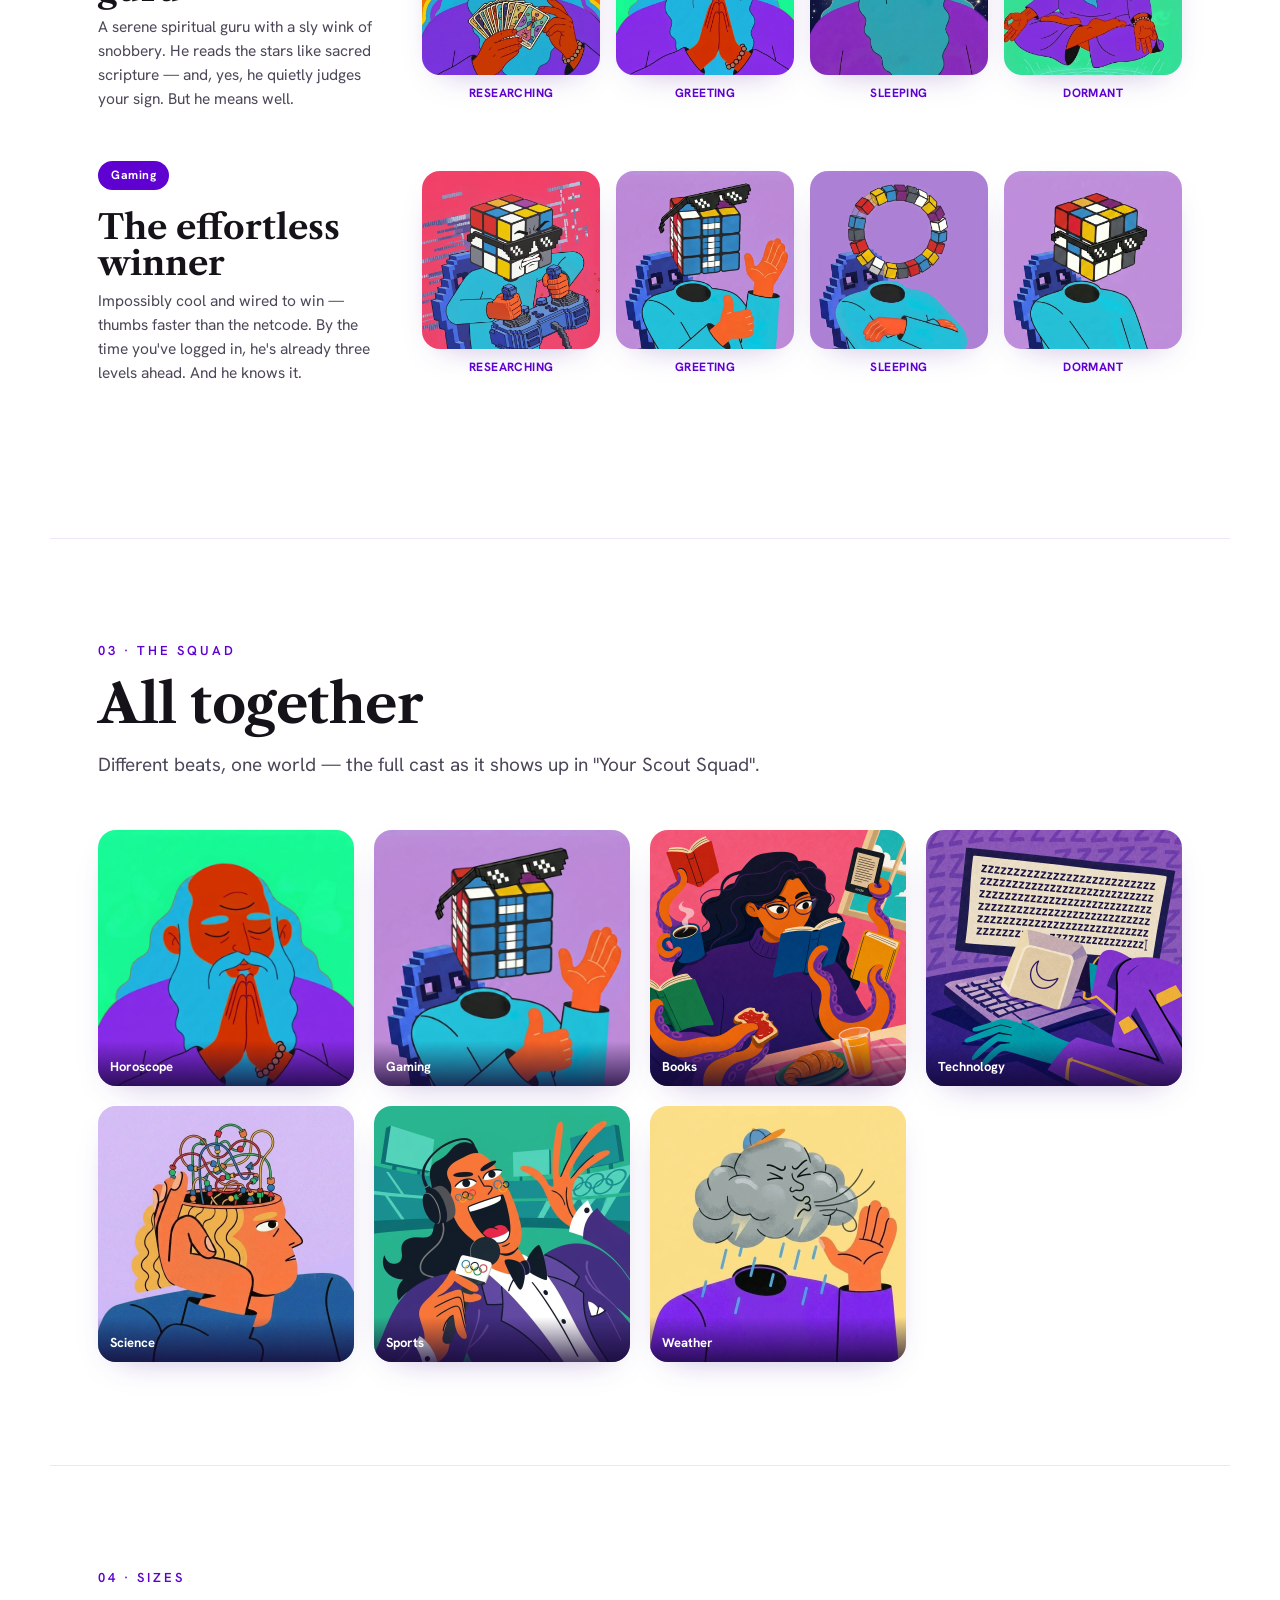
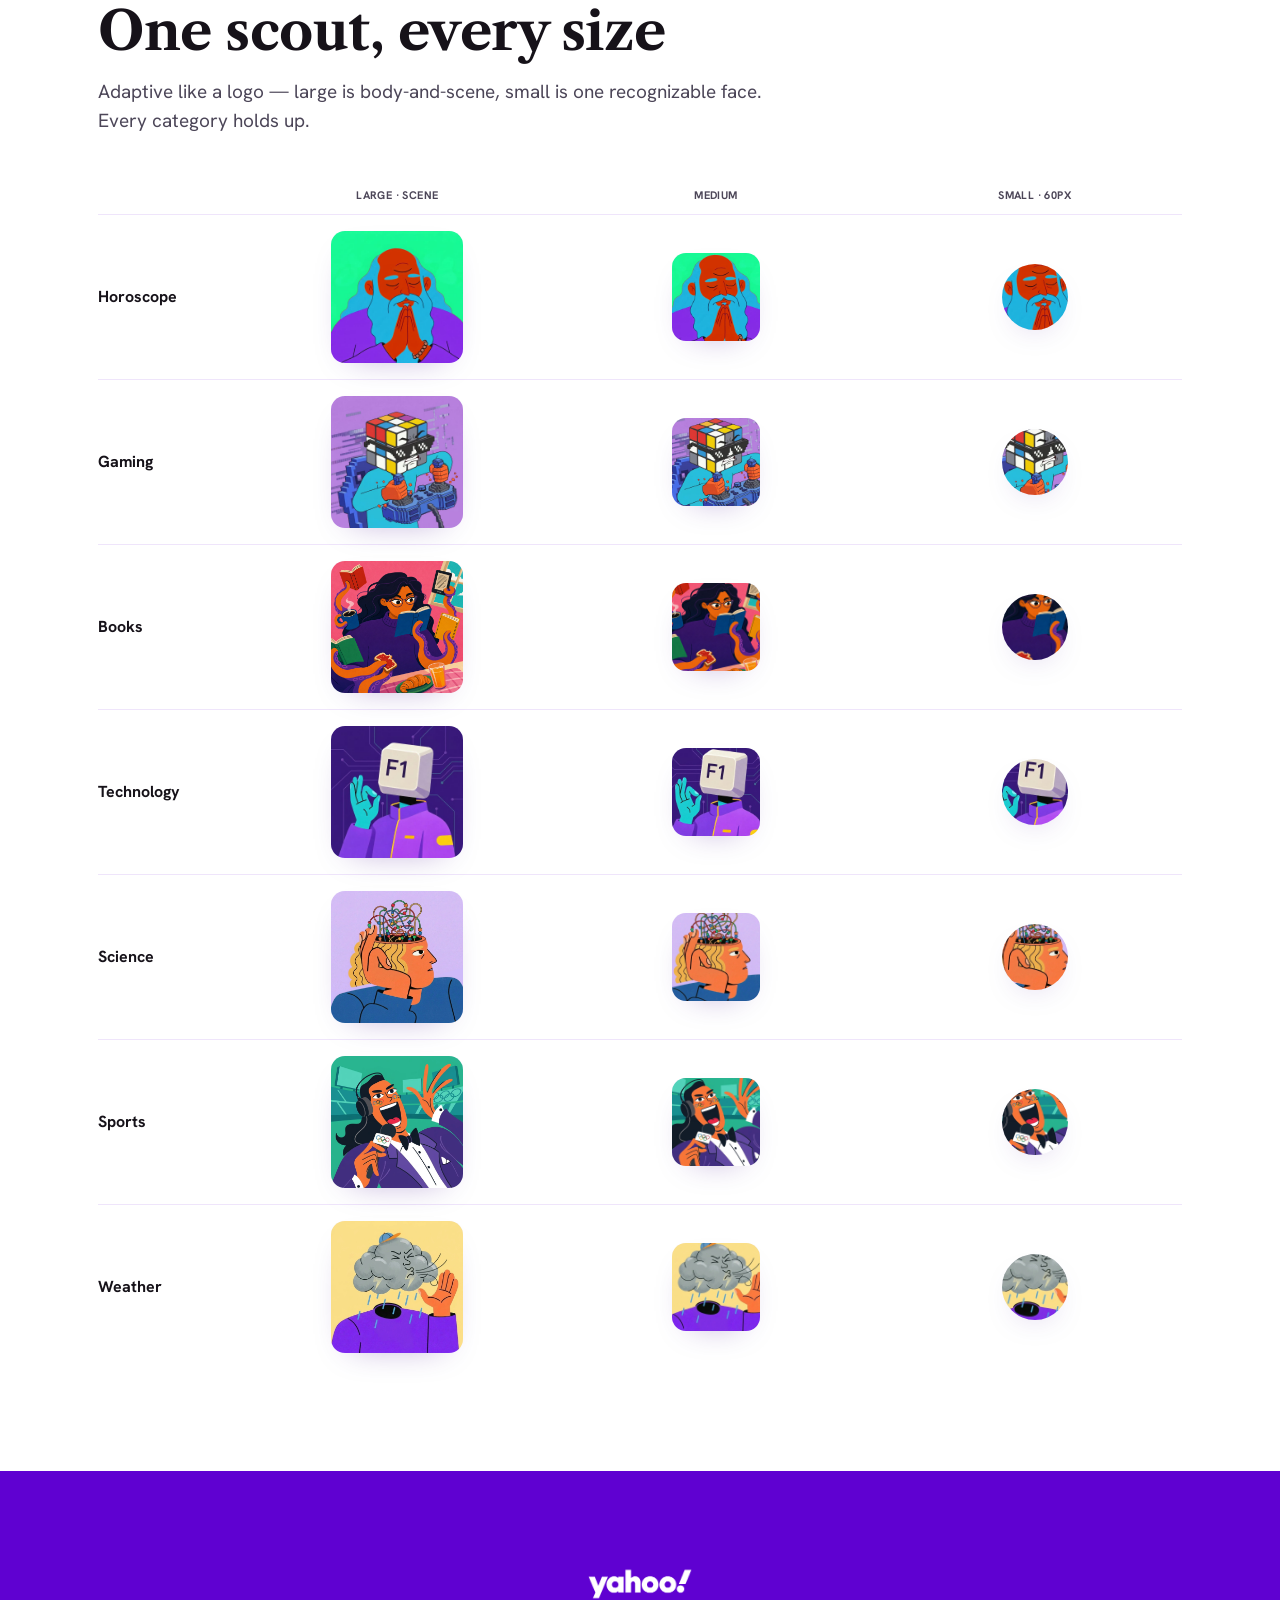
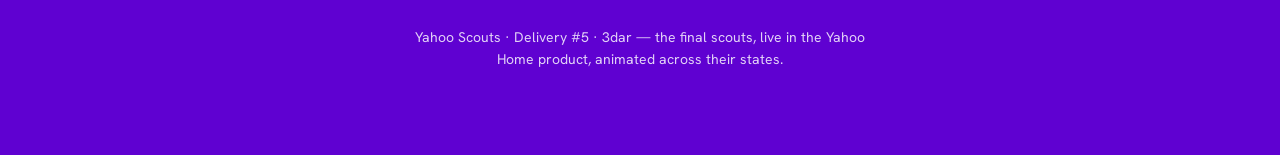
==== commit 24ef4c57: "Delivery #5 v4: header/hero recap, product labels, mobile rail fix, sizes - Header: keep Delivery #5" ====
--- a/p-d5-73b97c27/index.html
+++ b/p-d5-73b97c27/index.html
@@ -9,7 +9,7 @@
 <link rel="preconnect" href="https://fonts.googleapis.com" />
 <link rel="preconnect" href="https://fonts.gstatic.com" crossorigin />
 <link href="https://fonts.googleapis.com/css2?family=Hanken+Grotesk:wght@400;500;600;700;800&family=Libre+Caslon+Text:wght@400;700&display=swap" rel="stylesheet" />
-<link rel="stylesheet" href="d5.css?v=3" />
+<link rel="stylesheet" href="d5.css?v=4" />
 </head>
 <body>
 
@@ -34,10 +34,16 @@
   <!-- ============ INTRO ============ -->
   <section class="hero-intro" id="intro">
     <div class="hero-inner">
-      <p class="eyebrow">Delivery #5 · Scouts, live in the product</p>
-      <h1 class="hero-title">Not a set of icons.<br><span class="hl">A cast that lives in Yahoo&nbsp;Home.</span></h1>
-      <p class="hero-lede">The final scouts, dropped straight into the real product — and, for the first
-      time, <b>animated across their states</b>: researching, greeting, sleeping, dormant.</p>
+      <p class="eyebrow">Delivery #5 · Scouts, live in the product · July 7, 2026</p>
+      <h1 class="hero-title mini">The goals for this round</h1>
+      <p class="hero-lede">From the last round: editorial is approved, push it weirder, let the
+      environment tell the story, keep every scout ownable.</p>
+      <div class="chips">
+        <div class="saidchip"><b>01</b>Character stories &amp; a shared world</div>
+        <div class="saidchip"><b>02</b>Environmental storytelling</div>
+        <div class="saidchip"><b>03</b>Style flexibility — editorial base, pushed weirder, more ownable</div>
+        <div class="saidchip"><b>04</b>Adaptive assets + product fit</div>
+      </div>
     </div>
   </section>
 
@@ -46,8 +52,7 @@
     <div class="section-head reveal">
       <p class="eyebrow">01 · In Product</p>
       <h2>Our scouts, inside Yahoo Home</h2>
-      <p class="section-lede">They're not loose stickers — they're the Home's <b>squad</b>: the Scout
-      Squad grid, the activity feed, the category rail. Here they are, live in the real product.</p>
+      <p class="section-lede">Not loose stickers — the Home's <b>squad</b>. Here they are, live in the real product.</p>
     </div>
 
     <!-- DESKTOP composite: real frame + our scouts overlaid on the Scout Squad + Activity -->
@@ -168,52 +173,45 @@
     <div class="section-head reveal">
       <p class="eyebrow">04 · Sizes</p>
       <h2>One scout, every size</h2>
-      <p class="section-lede">Adaptive like a logo: large is body-and-scene, small is a single
-      recognizable element (24–32px). Every category in the cast holds up on the way down.</p>
+      <p class="section-lede">Adaptive like a logo — large is body-and-scene, small is one
+      recognizable face. Every category holds up.</p>
     </div>
     <div class="sizes reveal">
-      <div class="sizes-head"><span></span><small>Large · scene</small><small>Medium</small><small>Small · 60px</small><small>24–32px</small></div>
+      <div class="sizes-head"><span></span><small>Large · scene</small><small>Medium</small><small>Small · 60px</small></div>
       <div class="sizerow"><span class="sr-name">Horoscope</span>
         <div class="sc lg"><img src="media/horoscope-greeting.jpg" style="object-position:center 30%"></div>
-        <div class="sc md"><img src="media/horoscope-greeting.jpg" style="object-position:center 24%;transform:scale(1.35)"></div>
-        <div class="sc sm"><img src="media/horoscope-greeting.jpg" style="object-position:center 20%;transform:scale(1.6)"></div>
-        <div class="sc xs"><img src="media/horoscope-greeting.jpg" style="object-position:center 20%;transform:scale(1.7)"></div>
+        <div class="sc md"><img src="media/horoscope-greeting.jpg" style="object-position:center 26%;transform:scale(1.3)"></div>
+        <div class="sc sm"><img src="media/horoscope-greeting.jpg" style="object-position:center 30%;transform:scale(1.9)"></div>
       </div>
       <div class="sizerow"><span class="sr-name">Gaming</span>
-        <div class="sc lg"><img src="media/gaming-greeting.jpg" style="object-position:center 22%"></div>
-        <div class="sc md"><img src="media/gaming-greeting.jpg" style="object-position:center 16%;transform:scale(1.4)"></div>
-        <div class="sc sm"><img src="media/gaming-greeting.jpg" style="object-position:center 12%;transform:scale(1.7)"></div>
-        <div class="sc xs"><img src="media/gaming-greeting.jpg" style="object-position:center 12%;transform:scale(1.8)"></div>
+        <div class="sc lg"><img src="media/gaming-first.jpg" style="object-position:center 24%"></div>
+        <div class="sc md"><img src="media/gaming-first.jpg" style="object-position:center 20%;transform:scale(1.3)"></div>
+        <div class="sc sm"><img src="media/gaming-first.jpg" style="object-position:center 24%;transform:scale(1.9)"></div>
       </div>
       <div class="sizerow"><span class="sr-name">Books</span>
         <div class="sc lg"><img src="media/books.jpg" style="object-position:center 30%"></div>
-        <div class="sc md"><img src="media/books.jpg" style="object-position:center 26%;transform:scale(1.35)"></div>
-        <div class="sc sm"><img src="media/books.jpg" style="object-position:center 24%;transform:scale(1.6)"></div>
-        <div class="sc xs"><img src="media/books.jpg" style="object-position:center 24%;transform:scale(1.7)"></div>
+        <div class="sc md"><img src="media/books.jpg" style="object-position:center 28%;transform:scale(1.3)"></div>
+        <div class="sc sm"><img src="media/books.jpg" style="object-position:center 32%;transform:scale(1.9)"></div>
       </div>
       <div class="sizerow"><span class="sr-name">Technology</span>
-        <div class="sc lg"><img src="media/technology-sleeping.jpg" style="object-position:center 34%"></div>
-        <div class="sc md"><img src="media/technology-sleeping.jpg" style="object-position:center 34%;transform:scale(1.35)"></div>
-        <div class="sc sm"><img src="media/technology-sleeping.jpg" style="object-position:center 34%;transform:scale(1.55)"></div>
-        <div class="sc xs"><img src="media/technology-sleeping.jpg" style="object-position:center 34%;transform:scale(1.7)"></div>
+        <div class="sc lg"><img src="media/technology-first.jpg" style="object-position:center 26%"></div>
+        <div class="sc md"><img src="media/technology-first.jpg" style="object-position:center 24%;transform:scale(1.3)"></div>
+        <div class="sc sm"><img src="media/technology-first.jpg" style="object-position:center 27%;transform:scale(1.85)"></div>
       </div>
       <div class="sizerow"><span class="sr-name">Science</span>
-        <div class="sc lg"><img src="media/science.jpg" style="object-position:center 26%"></div>
-        <div class="sc md"><img src="media/science.jpg" style="object-position:center 24%;transform:scale(1.3)"></div>
-        <div class="sc sm"><img src="media/science.jpg" style="object-position:center 22%;transform:scale(1.5)"></div>
-        <div class="sc xs"><img src="media/science.jpg" style="object-position:center 22%;transform:scale(1.6)"></div>
+        <div class="sc lg"><img src="media/science.jpg" style="object-position:center 30%"></div>
+        <div class="sc md"><img src="media/science.jpg" style="object-position:center 30%;transform:scale(1.3)"></div>
+        <div class="sc sm"><img src="media/science.jpg" style="object-position:center 34%;transform:scale(1.8)"></div>
       </div>
       <div class="sizerow"><span class="sr-name">Sports</span>
         <div class="sc lg"><img src="media/sports.jpg" style="object-position:center 26%"></div>
-        <div class="sc md"><img src="media/sports.jpg" style="object-position:center 24%;transform:scale(1.35)"></div>
-        <div class="sc sm"><img src="media/sports.jpg" style="object-position:center 22%;transform:scale(1.6)"></div>
-        <div class="sc xs"><img src="media/sports.jpg" style="object-position:center 22%;transform:scale(1.7)"></div>
+        <div class="sc md"><img src="media/sports.jpg" style="object-position:center 26%;transform:scale(1.3)"></div>
+        <div class="sc sm"><img src="media/sports.jpg" style="object-position:center 28%;transform:scale(1.85)"></div>
       </div>
       <div class="sizerow"><span class="sr-name">Weather</span>
         <div class="sc lg"><img src="media/weather.jpg" style="object-position:center 30%"></div>
-        <div class="sc md"><img src="media/weather.jpg" style="object-position:center 28%;transform:scale(1.35)"></div>
-        <div class="sc sm"><img src="media/weather.jpg" style="object-position:center 26%;transform:scale(1.6)"></div>
-        <div class="sc xs"><img src="media/weather.jpg" style="object-position:center 26%;transform:scale(1.7)"></div>
+        <div class="sc md"><img src="media/weather.jpg" style="object-position:center 30%;transform:scale(1.3)"></div>
+        <div class="sc sm"><img src="media/weather.jpg" style="object-position:center 32%;transform:scale(1.85)"></div>
       </div>
     </div>
   </section>
@@ -229,6 +227,6 @@
 <!-- lightbox -->
 <div class="lightbox" id="lightbox"><button class="lightbox-close" id="lbClose" aria-label="Close">&times;</button></div>
 
-<script src="d5.js?v=3"></script>
+<script src="d5.js?v=4"></script>
 </body>
 </html>
--- a/p-d5-73b97c27/d5.css
+++ b/p-d5-73b97c27/d5.css
@@ -55,6 +55,8 @@
 .hero-intro{background:var(--yellow);min-height:min(64vh,540px);display:flex;align-items:center}
 .hero-inner{max-width:var(--maxw);margin:0 auto;padding:clamp(48px,9vw,104px) clamp(18px,5vw,48px);width:100%}
 .hero-title{font-family:var(--font-display);font-weight:700;font-size:clamp(40px,7vw,84px);line-height:1;letter-spacing:-1px;margin:.18em 0 .3em}
+.hero-title.mini{font-size:clamp(26px,4vw,44px);letter-spacing:-.5px}
+.hero-intro .saidchip b{font-family:var(--font-display);font-size:15px;color:var(--purple);letter-spacing:0;margin-bottom:2px}
 .hero-title .hl{color:var(--purple)}
 .hero-lede{font-size:clamp(17px,2.1vw,21px);color:#2b2233;max-width:56ch;margin-bottom:28px}
 .chips{display:flex;gap:12px;flex-wrap:wrap}
@@ -282,13 +284,13 @@
 .ovl{position:absolute;background:#F3F2EF;overflow:hidden}
 
 /* ---- Your Scout Squad + Scout Activity overlay (desktop) ---- */
-.squad-ovl{left:9.05%;top:17.3%;width:23.6%;height:80%;container-type:inline-size;padding:0 .6cqw}
-.ov-h{font-family:var(--font-head);font-weight:800;font-size:4.4cqw;letter-spacing:.12cqw;color:#2b2536;text-transform:uppercase;margin:0 0 3cqw}
+.squad-ovl{left:9.05%;top:17.5%;width:23.8%;height:80%;container-type:inline-size;padding:0 .6cqw}
+.ov-h{font-family:var(--font-head);font-weight:800;font-size:5.4cqw;letter-spacing:.1cqw;color:#241f30;text-transform:uppercase;margin:0 0 3cqw}
 .ov-h-sub{margin-top:5cqw}
-.ov-grid{display:grid;grid-template-columns:repeat(3,1fr);gap:3cqw 3cqw}
-.ov-tile{margin:0;display:flex;flex-direction:column}
+.ov-grid{display:grid;grid-template-columns:repeat(3,1fr);gap:2.6cqw 3cqw}
+.ov-tile{margin:0;display:block}
 .ov-tile img,.ov-tile video{width:100%;aspect-ratio:1;object-fit:cover;border-radius:4.5cqw;display:block;background:#e7e0f4}
-.ov-tile figcaption{font-family:var(--font-head);font-weight:600;font-size:3.2cqw;color:#3a3448;text-align:center;margin-top:1.6cqw;white-space:nowrap;overflow:hidden;text-overflow:ellipsis}
+.ov-tile figcaption{font-family:var(--font-head);font-weight:700;font-size:4cqw;line-height:1.2;color:#2b2536;text-align:center;margin-top:1.6cqw;white-space:nowrap;overflow:hidden;text-overflow:ellipsis}
 .ov-btns{display:flex;gap:2.4cqw;margin:4cqw 0 0}
 .ov-btn{font-family:var(--font-head);font-weight:600;font-size:3.1cqw;border:.5cqw solid #dcd3ef;border-radius:99cqw;padding:2cqw 3.4cqw;color:#4a4460;white-space:nowrap;background:#fff}
 .ov-btn.ghost{background:transparent}
@@ -303,16 +305,17 @@
 .ov-act small{display:block;margin-top:1cqw;font-size:2.6cqw;color:#8a8398}
 
 /* ---- category rail overlay (mobile) ---- */
-.phones{max-width:360px;margin:clamp(26px,4vw,44px) auto 0}
+.phones{max-width:404px;margin:clamp(26px,4vw,44px) auto 0}
+.phone{max-width:384px}
 .phones .phone{margin:0 auto}
 .phones .home-shot{border-radius:22px;overflow:hidden}
 .phones .shot{border-radius:22px}
-.rail-ovl{left:0;top:25.6%;width:100%;height:11.6%;container-type:inline-size;display:flex;gap:4.4cqw;align-items:flex-start;padding:0 4cqw}
-.rail-circ{flex:0 0 auto;width:13cqw;text-align:center;margin:0}
-.rail-circ img,.rail-circ video{width:13cqw;height:13cqw;border-radius:50%;object-fit:cover;display:block}
-.rail-circ figcaption{font-family:var(--font-head);font-weight:500;font-size:3cqw;color:#3a3448;margin-top:1.6cqw;white-space:nowrap;overflow:hidden;text-overflow:ellipsis;max-width:15cqw}
+.rail-ovl{left:0;top:24.7%;width:100%;height:15.5%;container-type:inline-size;display:flex;gap:3cqw;align-items:flex-start;padding:0 3.4cqw}
+.rail-circ{flex:0 0 auto;width:15cqw;display:flex;flex-direction:column;align-items:center;margin:0}
+.rail-circ img,.rail-circ video{width:15cqw;height:15cqw;border-radius:50%;object-fit:cover;display:block;background:#e7e0f4;flex:0 0 auto}
+.rail-circ figcaption{flex:0 0 auto;display:block;font-family:var(--font-head);font-weight:600;font-size:3.3cqw;line-height:1.25;color:#241f30;margin-top:1.7cqw;white-space:nowrap;max-width:19cqw;overflow:hidden;text-overflow:ellipsis}
 .rail-circ.all{position:relative}
-.rail-circ.all .rc-collage{display:grid;grid-template-columns:1fr 1fr;width:13cqw;height:13cqw;border-radius:50%;overflow:hidden;border:.9cqw solid var(--cyan)}
+.rail-circ.all .rc-collage{display:grid;grid-template-columns:1fr 1fr;width:15cqw;height:15cqw;border-radius:50%;overflow:hidden;border:1cqw solid var(--cyan);flex:0 0 auto}
 .rail-circ.all .rc-collage img{width:100%;height:100%;border-radius:0}
 .rail-circ.all figcaption{font-weight:700;color:#161219}
 
@@ -329,20 +332,19 @@
 
 /* ---------- sizes matrix ---------- */
 .sizes{margin-top:8px}
-.sizes-head,.sizerow{display:grid;grid-template-columns:118px 1fr 1fr 1fr 1fr;gap:clamp(10px,1.6vw,20px);align-items:center}
+.sizes-head,.sizerow{display:grid;grid-template-columns:128px 1fr 1fr 1fr;gap:clamp(12px,2vw,24px);align-items:center}
 .sizes-head{margin-bottom:10px}
 .sizes-head small{font-size:11px;font-weight:700;text-transform:uppercase;letter-spacing:.4px;color:var(--ink-soft);text-align:center}
-.sizerow{padding:14px 0;border-top:1px solid rgba(95,1,209,.1)}
-.sr-name{font-family:var(--font-head);font-weight:700;font-size:15px}
-.sc{justify-self:center;border-radius:12px;overflow:hidden;background:var(--lav-2);box-shadow:var(--shadow-soft)}
+.sizerow{padding:16px 0;border-top:1px solid rgba(95,1,209,.1)}
+.sr-name{font-family:var(--font-head);font-weight:700;font-size:16px}
+.sc{justify-self:center;border-radius:14px;overflow:hidden;background:var(--lav-2);box-shadow:var(--shadow-soft)}
 .sc img{width:100%;height:100%;object-fit:cover;display:block}
-.sc.lg{width:118px;height:118px}
-.sc.md{width:74px;height:74px}
-.sc.sm{width:46px;height:46px;border-radius:10px}
-.sc.xs{width:30px;height:30px;border-radius:7px}
+.sc.lg{width:132px;height:132px}
+.sc.md{width:88px;height:88px}
+.sc.sm{width:66px;height:66px;border-radius:50%}
 @media(max-width:720px){
   .sizes-head{display:none}
-  .sizerow{grid-template-columns:64px 1fr 1fr 1fr 1fr;gap:8px;padding:12px 0}
-  .sr-name{font-size:12.5px}
-  .sc.lg{width:70px;height:70px}.sc.md{width:52px;height:52px}.sc.sm{width:38px;height:38px}.sc.xs{width:26px;height:26px}
+  .sizerow{grid-template-columns:74px 1fr 1fr 1fr;gap:10px;padding:13px 0}
+  .sr-name{font-size:13px}
+  .sc.lg{width:80px;height:80px}.sc.md{width:60px;height:60px}.sc.sm{width:48px;height:48px}
 }
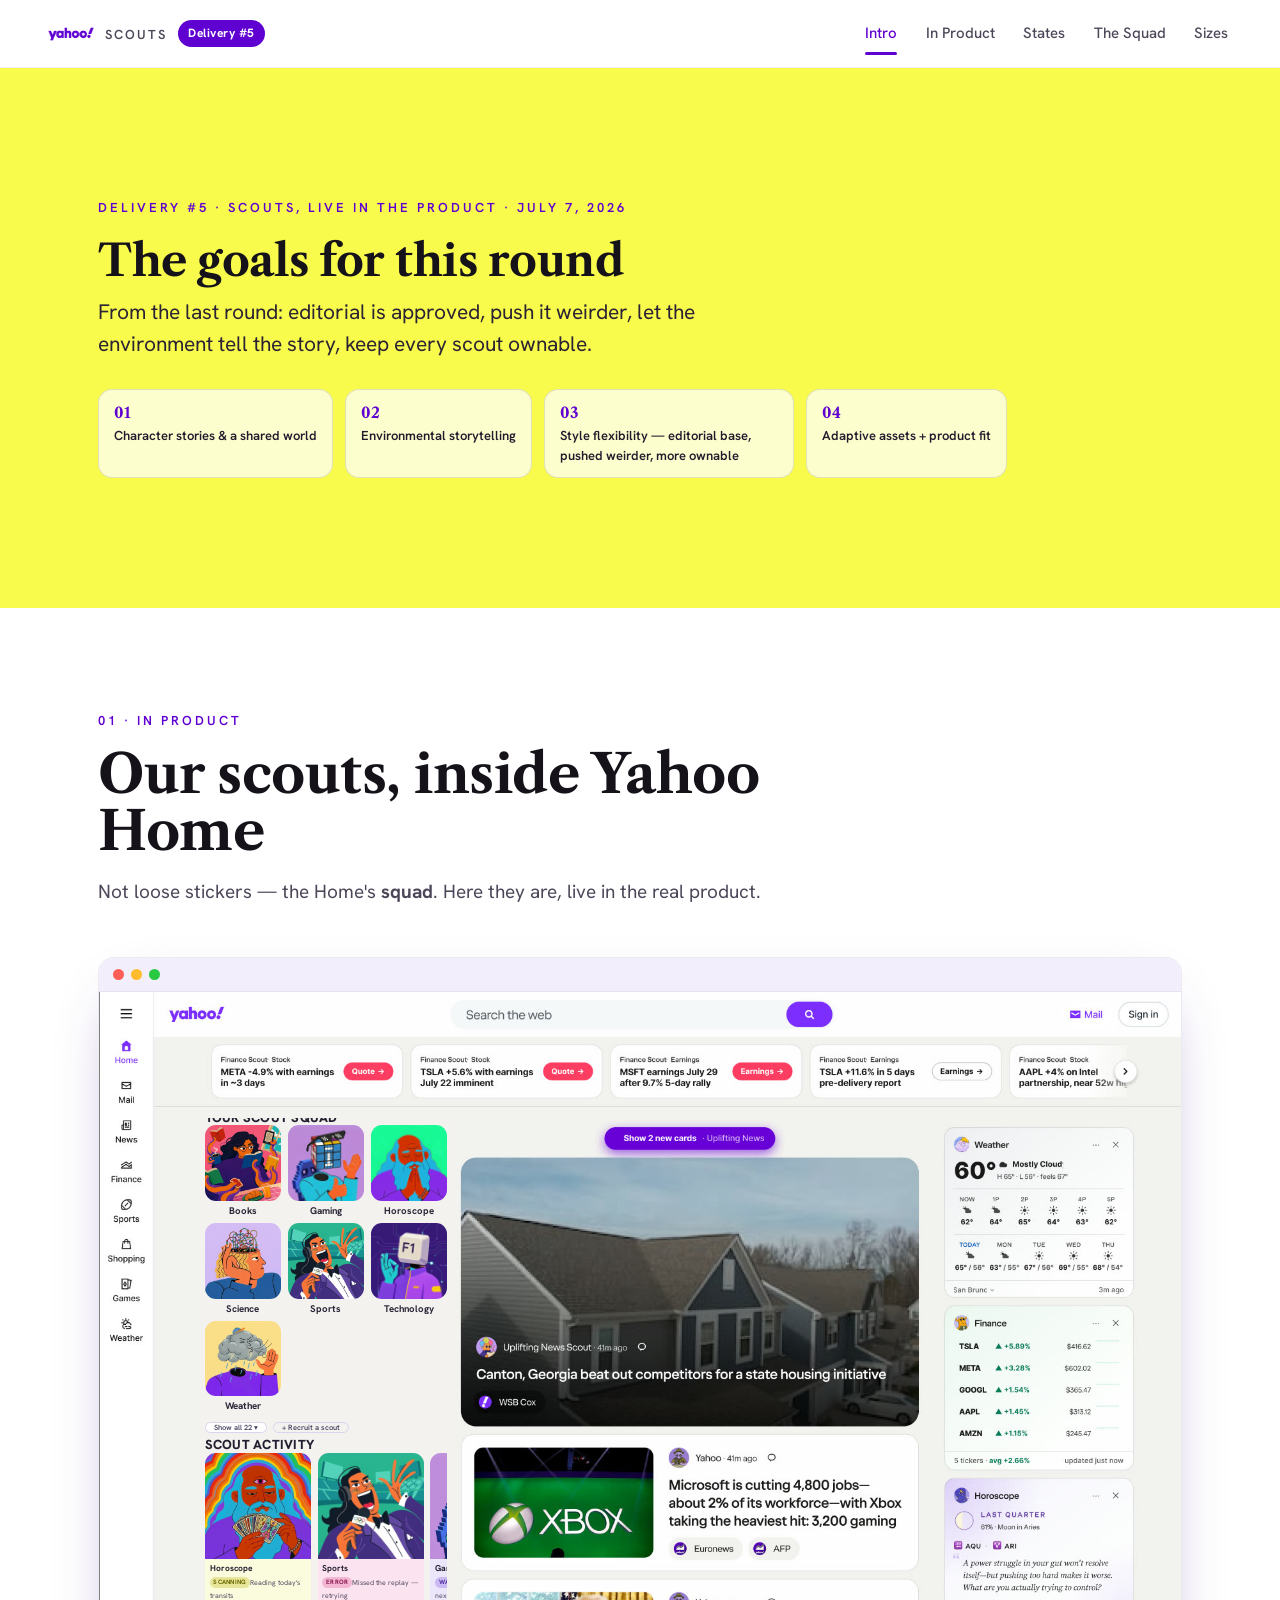
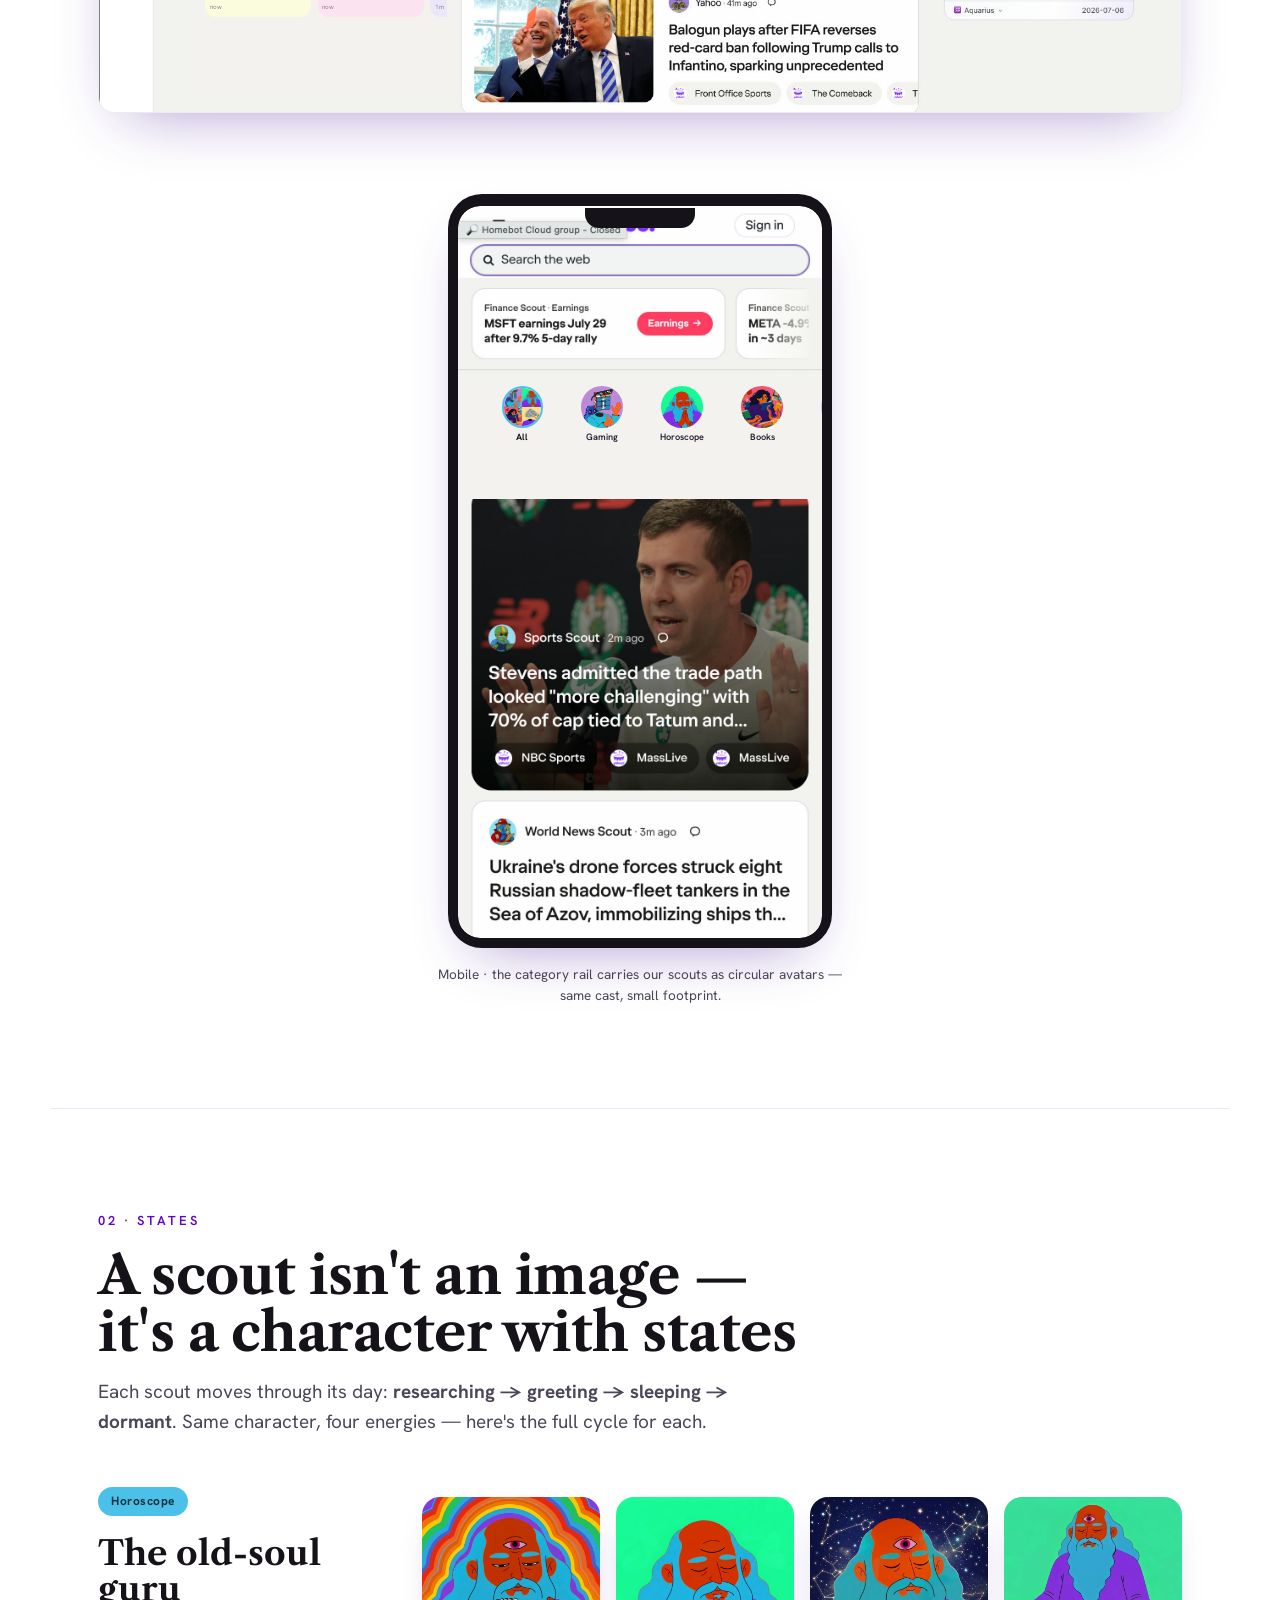
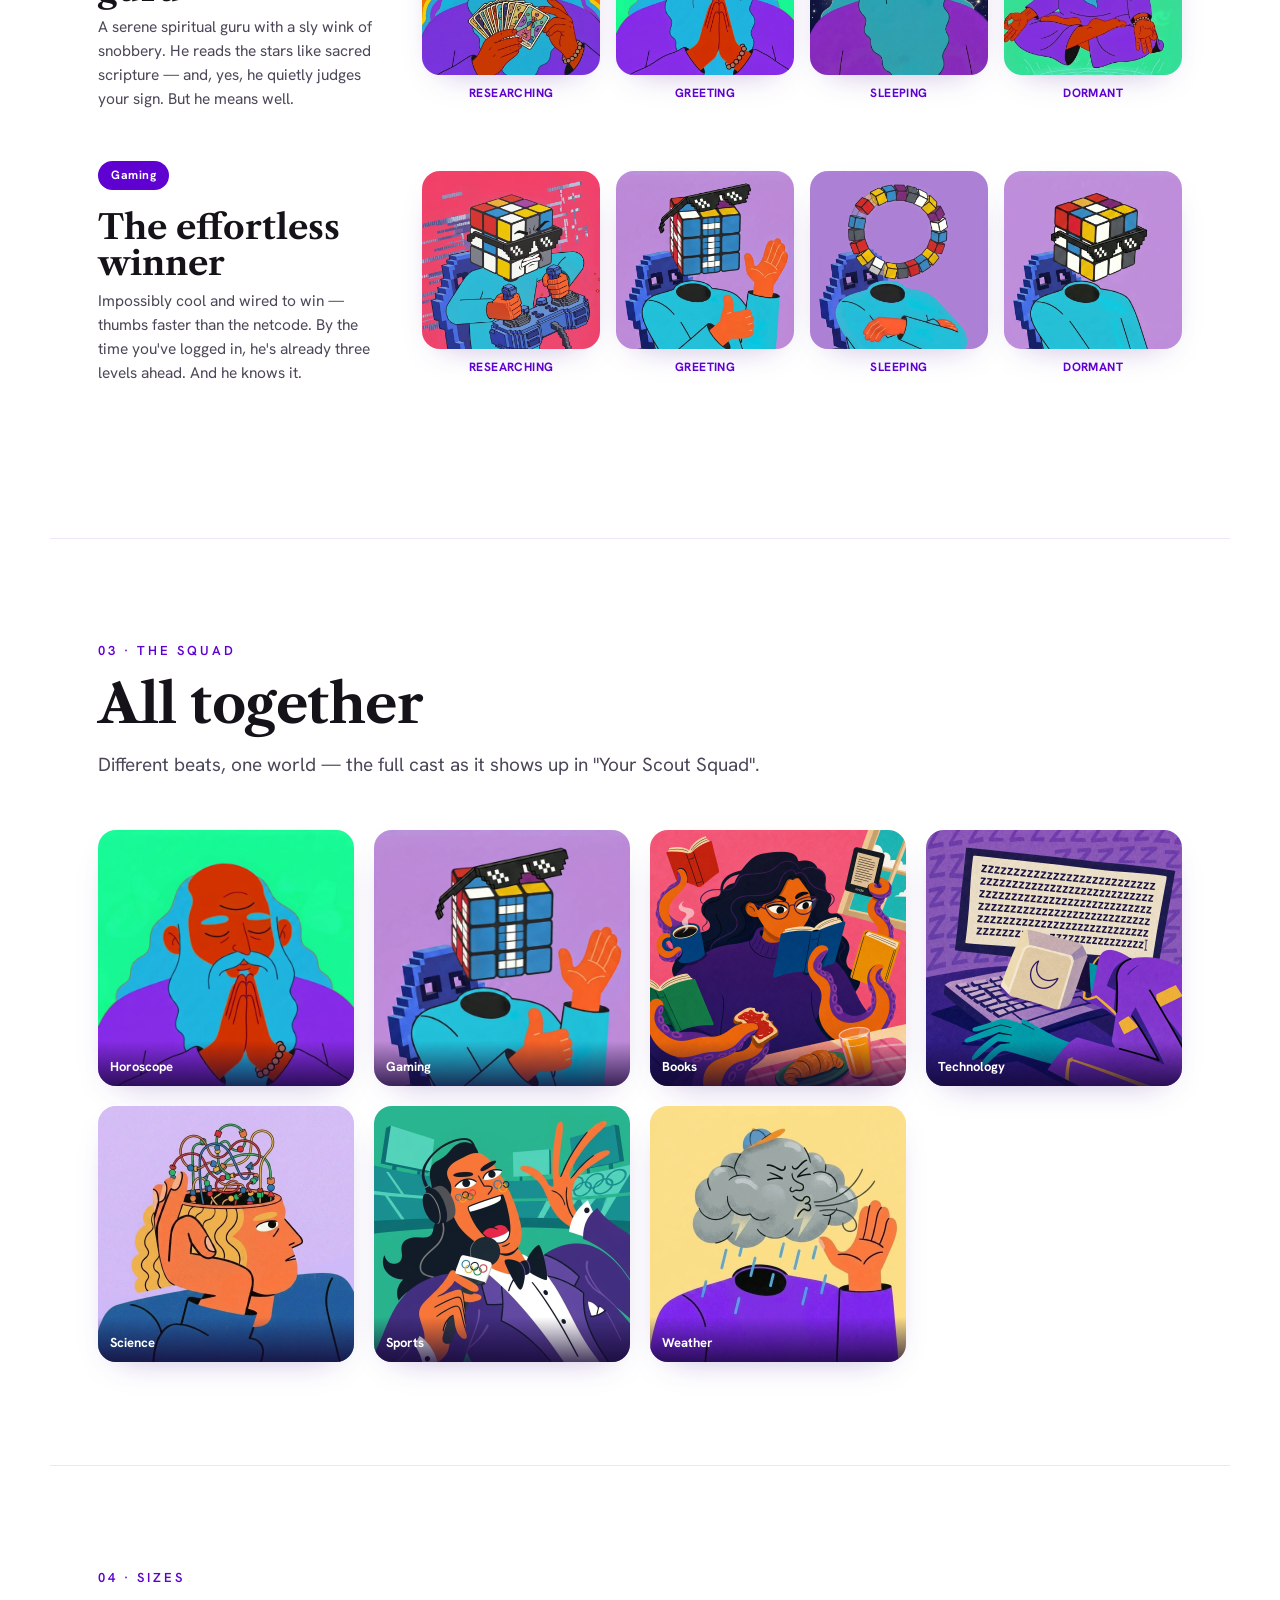
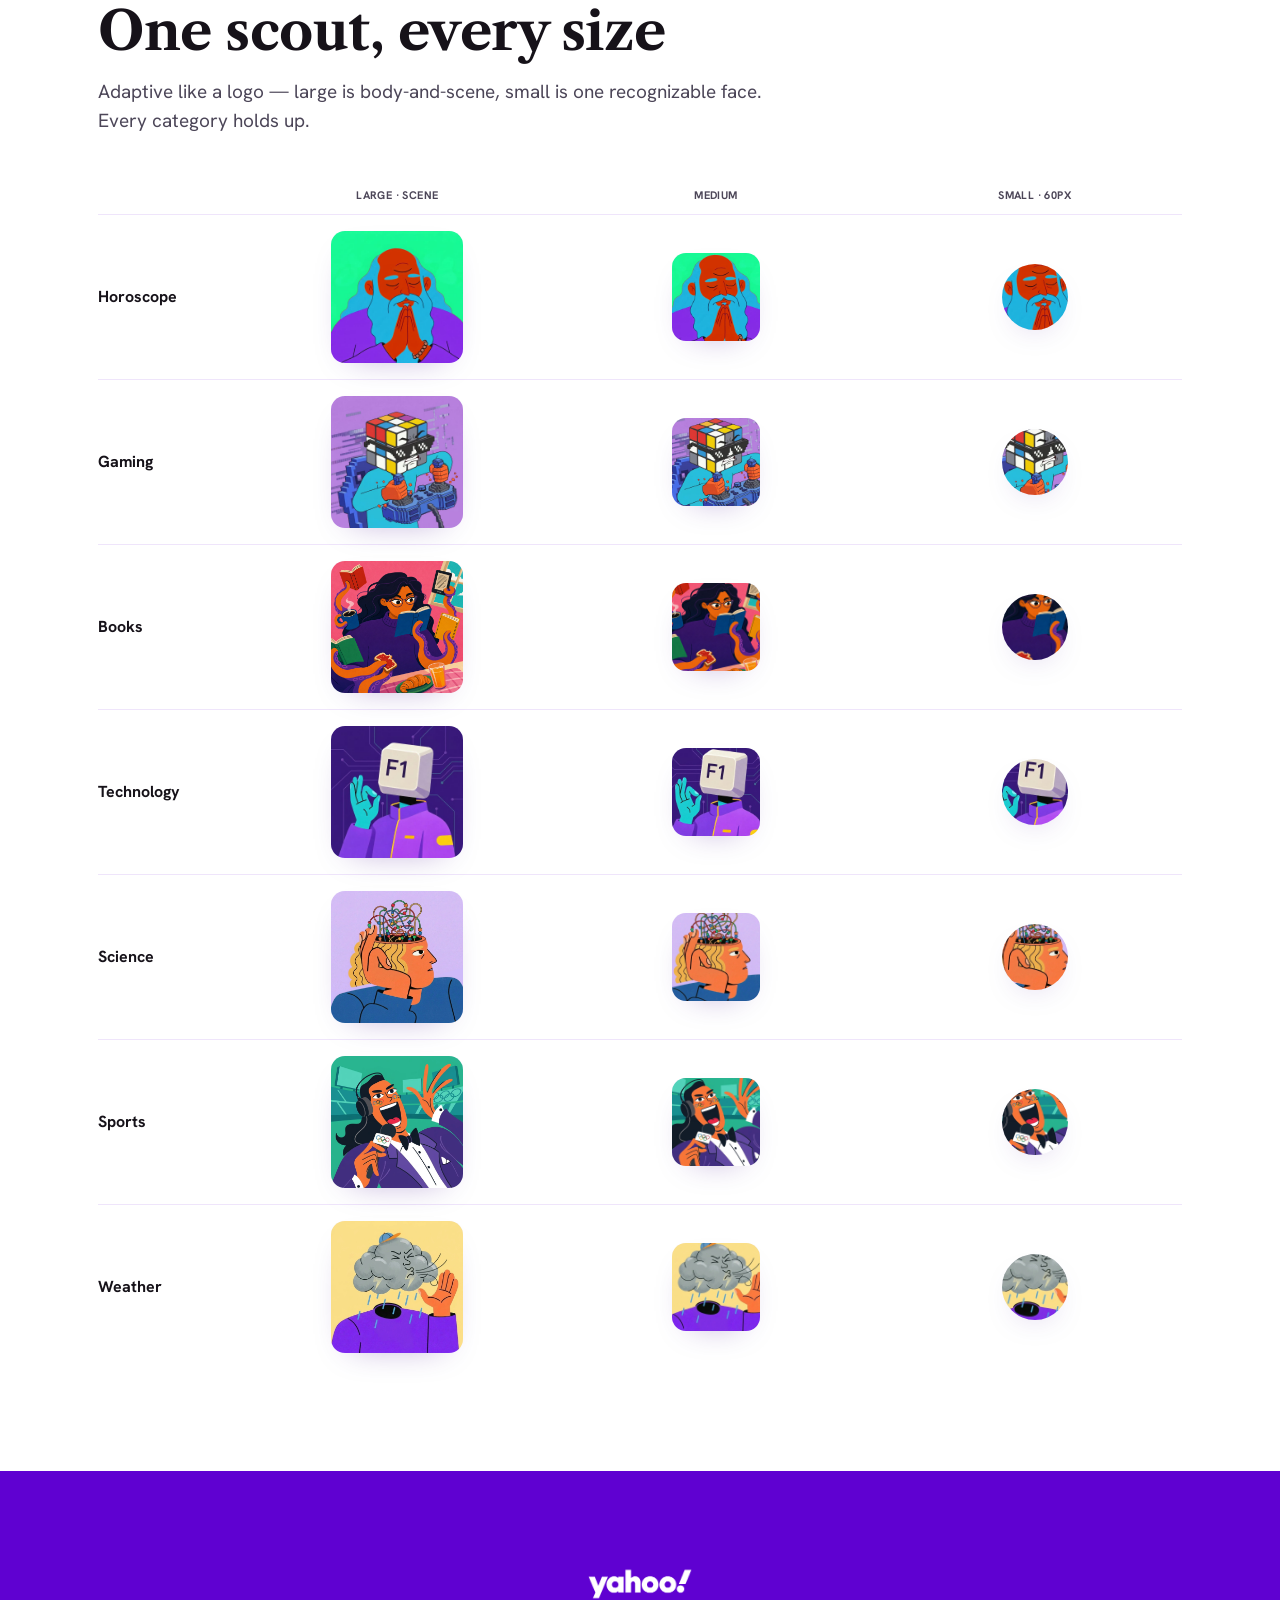
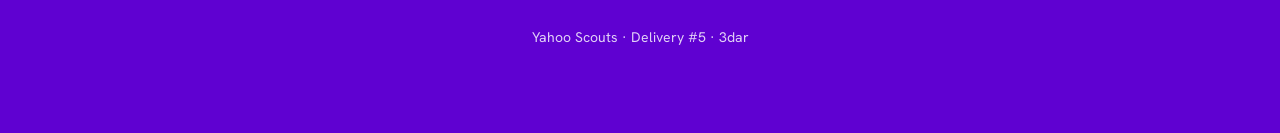
==== commit a4206419: "Trim footer tagline Co-Authored-By: Claude Opus 4.8 <noreply@anthropic.com>" ====
--- a/p-d5-73b97c27/index.html
+++ b/p-d5-73b97c27/index.html
@@ -220,8 +220,7 @@
 
 <footer class="footer">
   <img src="../assets/brand/yahoo-logo.png" class="footer-logo" alt="Yahoo" />
-  <p>Yahoo Scouts · Delivery #5 · 3dar — the final scouts, live in the Yahoo Home product,
-  animated across their states.</p>
+  <p>Yahoo Scouts · Delivery #5 · 3dar</p>
 </footer>
 
 <!-- lightbox -->
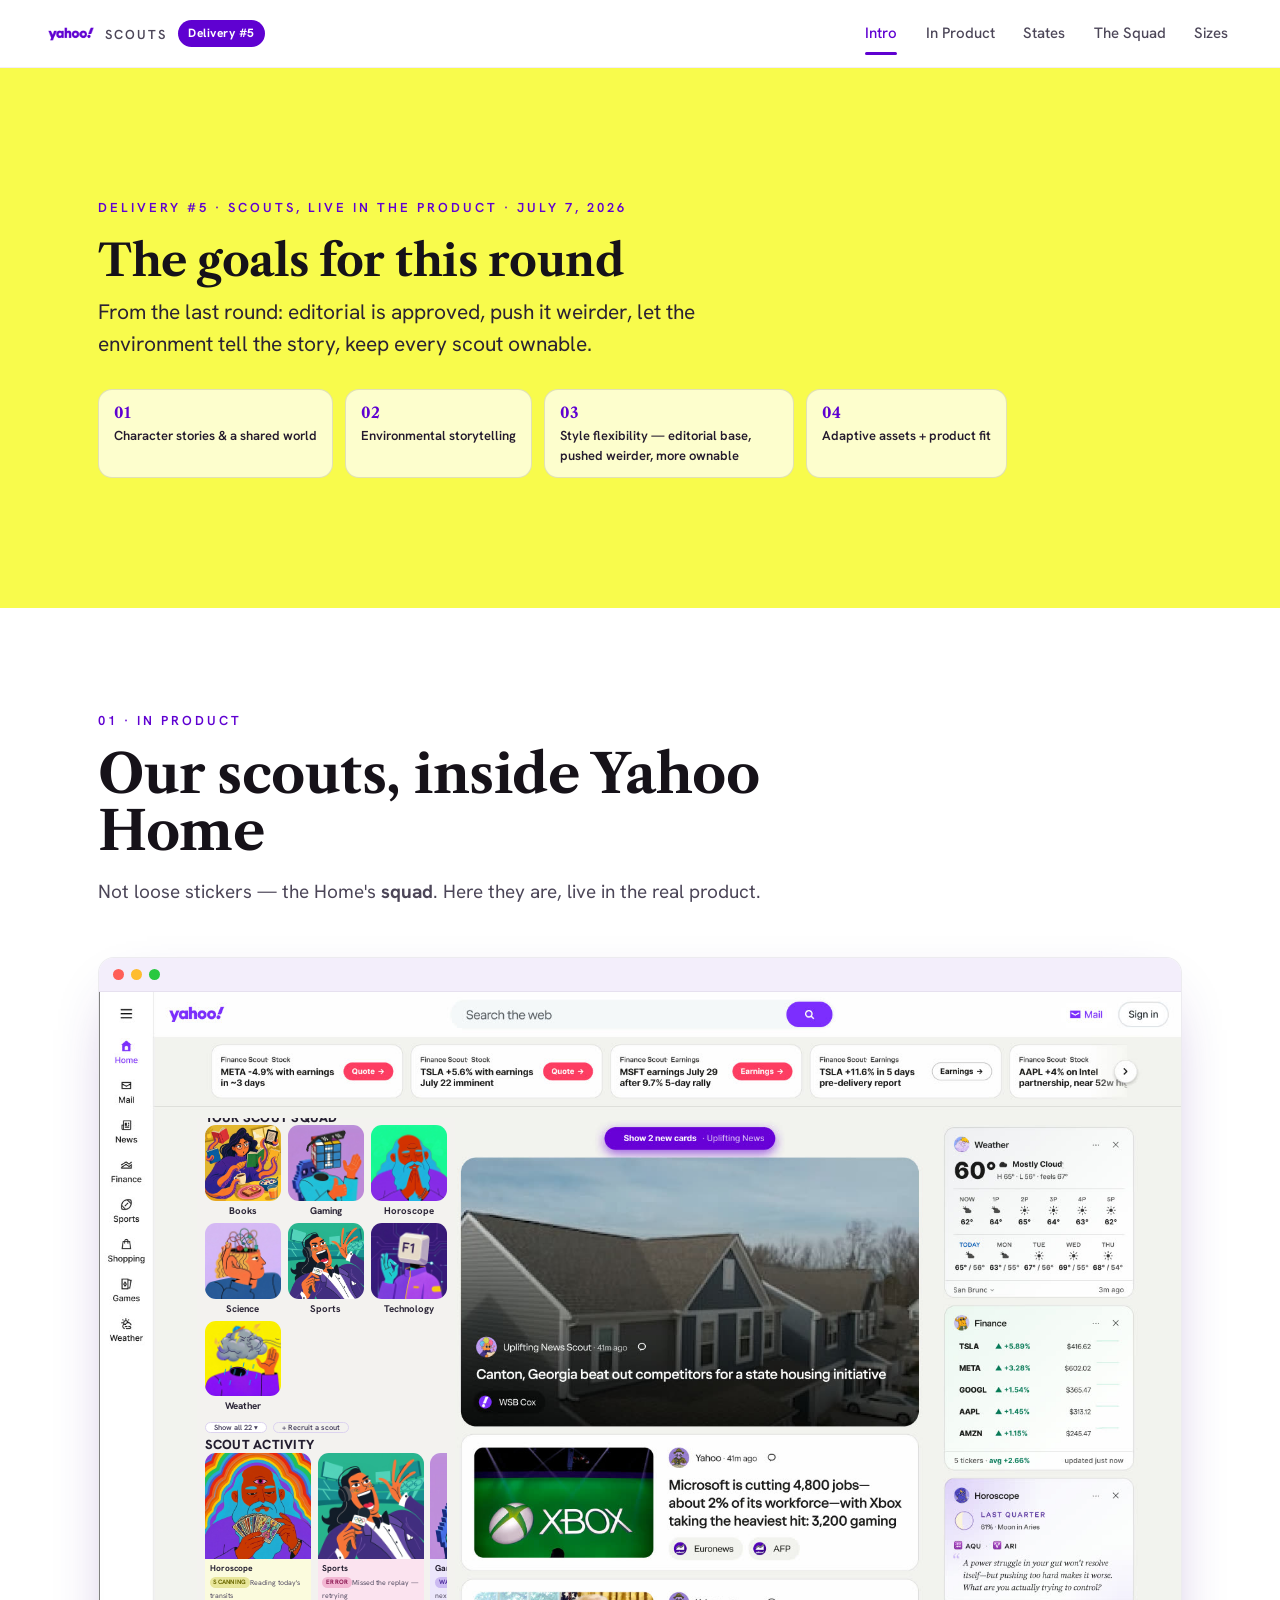
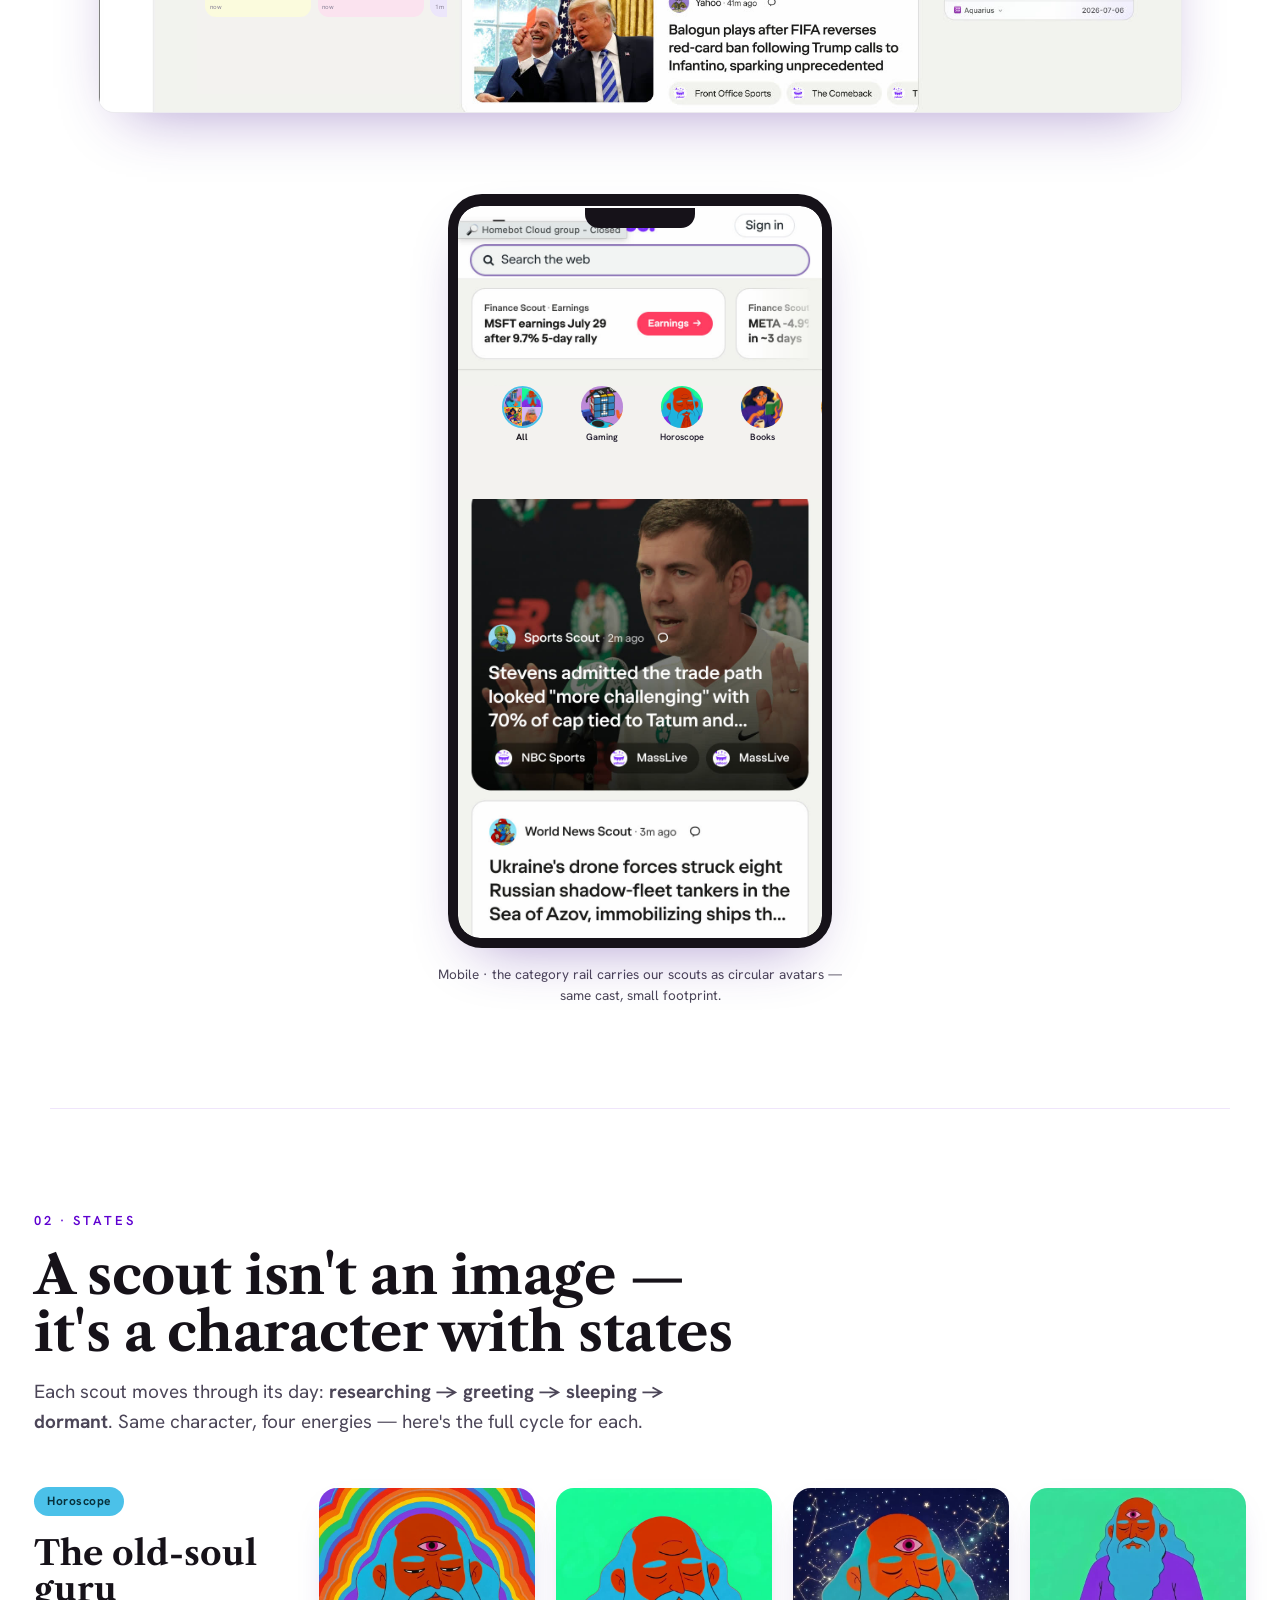
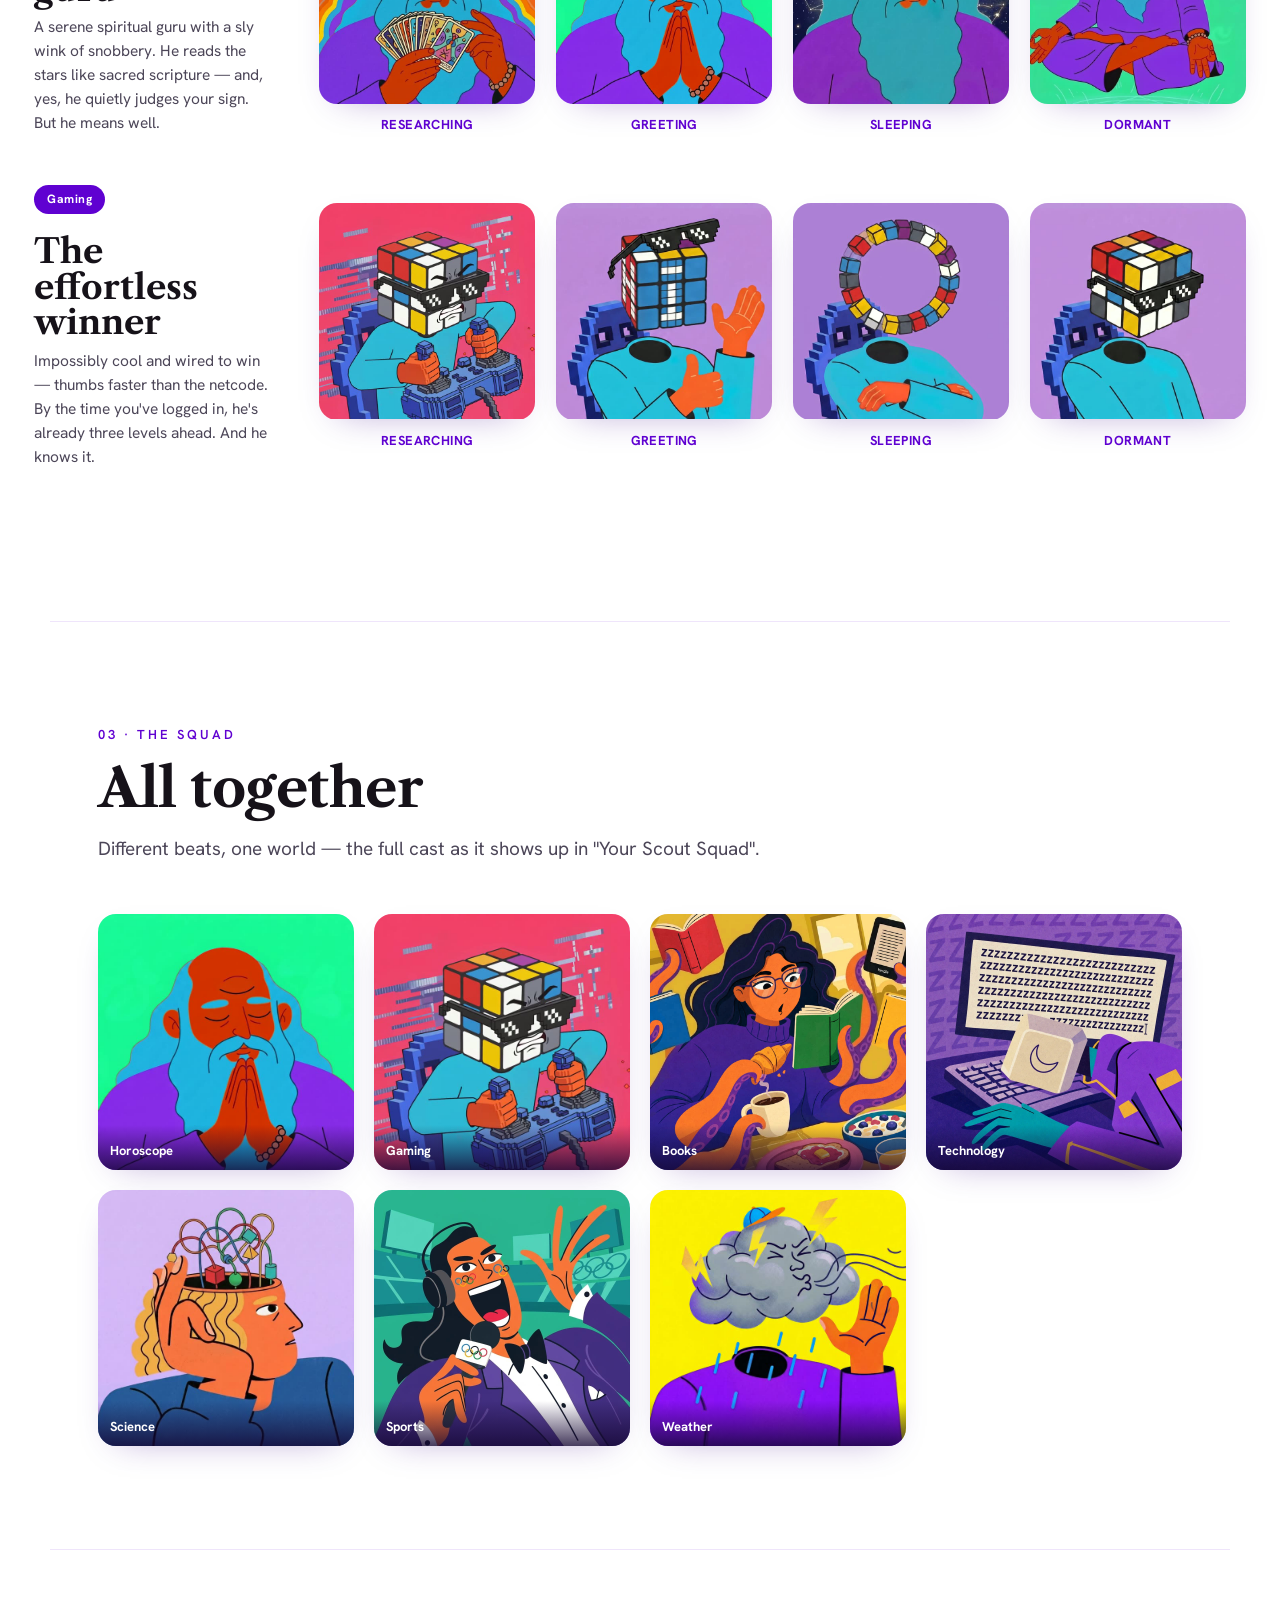
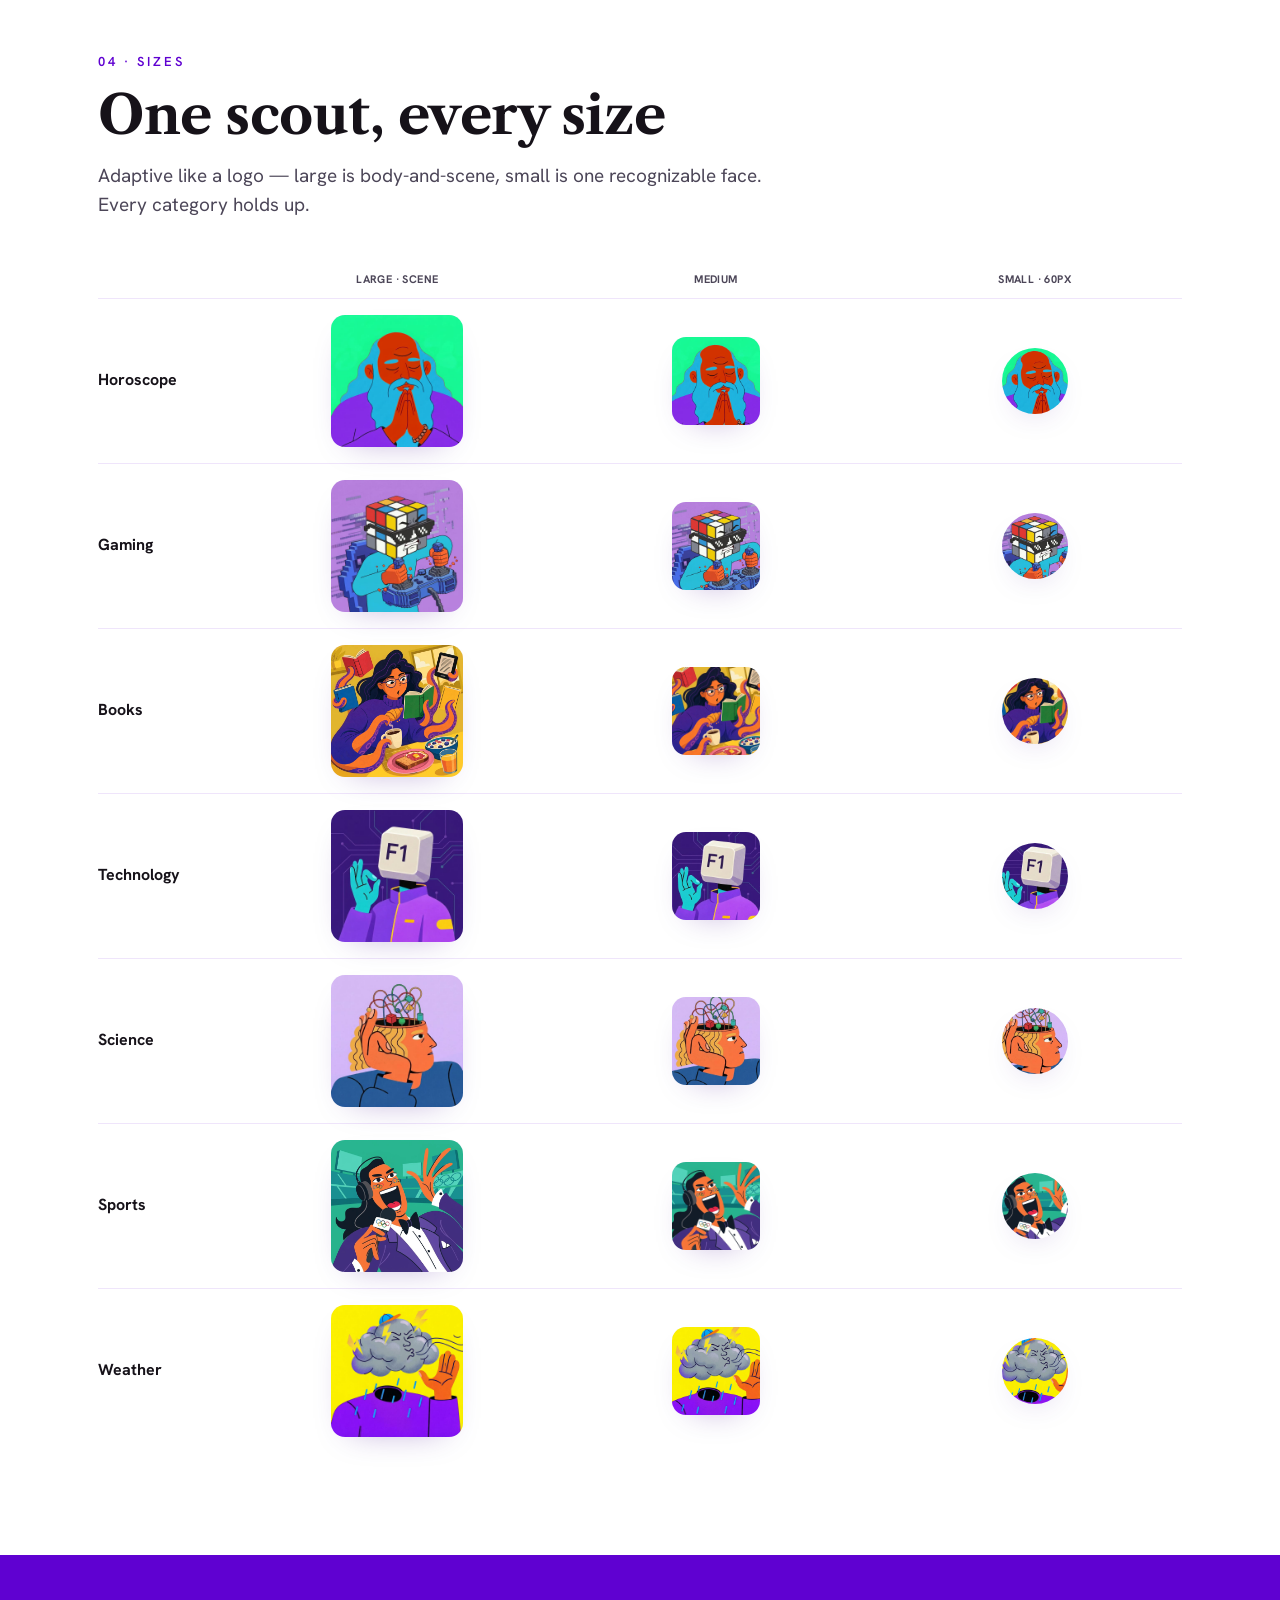
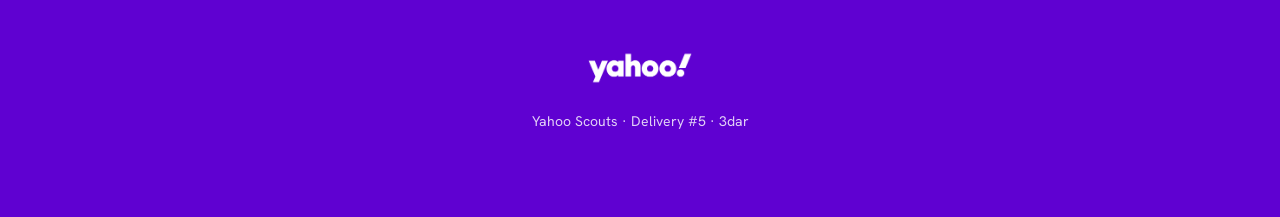
==== commit 048306c2: "Delivery #5 v5: new science/weather animations, new books art, crop + rail fixes - Section 1: Scienc" ====
--- a/p-d5-73b97c27/index.html
+++ b/p-d5-73b97c27/index.html
@@ -9,7 +9,7 @@
 <link rel="preconnect" href="https://fonts.googleapis.com" />
 <link rel="preconnect" href="https://fonts.gstatic.com" crossorigin />
 <link href="https://fonts.googleapis.com/css2?family=Hanken+Grotesk:wght@400;500;600;700;800&family=Libre+Caslon+Text:wght@400;700&display=swap" rel="stylesheet" />
-<link rel="stylesheet" href="d5.css?v=4" />
+<link rel="stylesheet" href="d5.css?v=5" />
 </head>
 <body>
 
@@ -66,10 +66,10 @@
             <figure class="ov-tile"><img src="media/books.jpg" alt=""><figcaption>Books</figcaption></figure>
             <figure class="ov-tile"><video src="media/gaming-greeting.mp4" poster="media/gaming-greeting.jpg" class="autovid" muted loop playsinline preload="none"></video><figcaption>Gaming</figcaption></figure>
             <figure class="ov-tile"><video src="media/horoscope-greeting.mp4" poster="media/horoscope-greeting.jpg" class="autovid" muted loop playsinline preload="none"></video><figcaption>Horoscope</figcaption></figure>
-            <figure class="ov-tile"><img src="media/science.jpg" alt=""><figcaption>Science</figcaption></figure>
+            <figure class="ov-tile"><video src="media/science-active.mp4" poster="media/science-active.jpg" class="autovid" muted loop playsinline preload="none"></video><figcaption>Science</figcaption></figure>
             <figure class="ov-tile"><img src="media/sports.jpg" alt=""><figcaption>Sports</figcaption></figure>
             <figure class="ov-tile"><video src="media/technology-active.mp4" poster="media/technology-active.jpg" class="autovid" muted loop playsinline preload="none"></video><figcaption>Technology</figcaption></figure>
-            <figure class="ov-tile"><img src="media/weather.jpg" alt=""><figcaption>Weather</figcaption></figure>
+            <figure class="ov-tile"><video src="media/weather-active.mp4" poster="media/weather-active.jpg" class="autovid" muted loop playsinline preload="none"></video><figcaption>Weather</figcaption></figure>
           </div>
           <div class="ov-btns"><span class="ov-btn">Show all 22 ▾</span><span class="ov-btn ghost">+ Recruit a scout</span></div>
           <div class="ov-h ov-h-sub">Scout Activity</div>
@@ -90,13 +90,13 @@
         <div class="home-shot">
           <img class="shot" src="media/mobile-ui.jpg" alt="Yahoo Home mobile" loading="lazy" />
           <div class="ovl rail-ovl">
-            <div class="rail-circ all"><span class="rc-collage"><img src="media/gaming-greeting.jpg" alt=""><img src="media/horoscope-greeting.jpg" alt=""><img src="media/books.jpg" alt=""><img src="media/weather.jpg" alt=""></span><figcaption>All</figcaption></div>
-            <div class="rail-circ"><video src="media/gaming-greeting.mp4" poster="media/gaming-greeting.jpg" class="autovid" muted loop playsinline preload="none"></video><figcaption>Gaming</figcaption></div>
-            <div class="rail-circ"><video src="media/horoscope-greeting.mp4" poster="media/horoscope-greeting.jpg" class="autovid" muted loop playsinline preload="none"></video><figcaption>Horoscope</figcaption></div>
-            <div class="rail-circ"><img src="media/books.jpg" alt=""><figcaption>Books</figcaption></div>
-            <div class="rail-circ"><img src="media/science.jpg" alt=""><figcaption>Science</figcaption></div>
-            <div class="rail-circ"><img src="media/sports.jpg" alt=""><figcaption>Sports</figcaption></div>
-            <div class="rail-circ"><img src="media/weather.jpg" alt=""><figcaption>Weather</figcaption></div>
+            <div class="rail-circ all"><span class="rc-collage"><img src="media/gaming-greeting.jpg" alt=""><img src="media/horoscope-greeting.jpg" alt=""><img src="media/books.jpg" alt=""><img src="media/science-active.jpg" alt=""></span><figcaption>All</figcaption></div>
+            <div class="rail-circ"><span class="rc-clip"><video src="media/gaming-greeting.mp4" poster="media/gaming-greeting.jpg" class="autovid" muted loop playsinline preload="none" style="transform:scale(1.5);transform-origin:50% 26%"></video></span><figcaption>Gaming</figcaption></div>
+            <div class="rail-circ"><span class="rc-clip"><video src="media/horoscope-greeting.mp4" poster="media/horoscope-greeting.jpg" class="autovid" muted loop playsinline preload="none" style="transform:scale(1.5);transform-origin:50% 32%"></video></span><figcaption>Horoscope</figcaption></div>
+            <div class="rail-circ"><span class="rc-clip"><img src="media/books.jpg" alt="" style="transform:scale(1.5);transform-origin:50% 30%"></span><figcaption>Books</figcaption></div>
+            <div class="rail-circ"><span class="rc-clip"><video src="media/science-active.mp4" poster="media/science-active.jpg" class="autovid" muted loop playsinline preload="none" style="transform:scale(1.5);transform-origin:58% 44%"></video></span><figcaption>Science</figcaption></div>
+            <div class="rail-circ"><span class="rc-clip"><img src="media/sports.jpg" alt="" style="transform:scale(1.5);transform-origin:50% 28%"></span><figcaption>Sports</figcaption></div>
+            <div class="rail-circ"><span class="rc-clip"><video src="media/weather-active.mp4" poster="media/weather-active.jpg" class="autovid" muted loop playsinline preload="none" style="transform:scale(1.45);transform-origin:50% 26%"></video></span><figcaption>Weather</figcaption></div>
           </div>
         </div>
       </div>
@@ -158,12 +158,12 @@
     </div>
     <div class="squad reveal">
       <figure class="sq"><video src="media/horoscope-greeting.mp4" poster="media/horoscope-greeting.jpg" class="autovid" muted loop playsinline preload="none"></video><figcaption>Horoscope</figcaption></figure>
-      <figure class="sq"><video src="media/gaming-greeting.mp4" poster="media/gaming-greeting.jpg" class="autovid" muted loop playsinline preload="none"></video><figcaption>Gaming</figcaption></figure>
-      <figure class="sq"><img src="media/books.jpg" alt="Books scout" loading="lazy" /><figcaption>Books</figcaption></figure>
+      <figure class="sq"><video src="media/gaming-researching.mp4" poster="media/gaming-researching.jpg" class="autovid" muted loop playsinline preload="none"></video><figcaption>Gaming</figcaption></figure>
+      <figure class="sq"><img src="media/books.jpg" alt="Books scout" loading="lazy" style="transform:scale(1.18);transform-origin:50% 30%" /><figcaption>Books</figcaption></figure>
       <figure class="sq"><img src="media/technology-sleeping.jpg" alt="Technology scout" loading="lazy" /><figcaption>Technology</figcaption></figure>
-      <figure class="sq"><img src="media/science.jpg" alt="Science scout" loading="lazy" /><figcaption>Science</figcaption></figure>
+      <figure class="sq"><video src="media/science-active.mp4" poster="media/science-active.jpg" class="autovid" muted loop playsinline preload="none"></video><figcaption>Science</figcaption></figure>
       <figure class="sq"><img src="media/sports.jpg" alt="Sports scout" loading="lazy" /><figcaption>Sports</figcaption></figure>
-      <figure class="sq"><img src="media/weather.jpg" alt="Weather scout" loading="lazy" /><figcaption>Weather</figcaption></figure>
+      <figure class="sq"><video src="media/weather-active.mp4" poster="media/weather-active.jpg" class="autovid" muted loop playsinline preload="none"></video><figcaption>Weather</figcaption></figure>
     </div>
   </section>
   <div class="divider"></div>
@@ -179,39 +179,39 @@
     <div class="sizes reveal">
       <div class="sizes-head"><span></span><small>Large · scene</small><small>Medium</small><small>Small · 60px</small></div>
       <div class="sizerow"><span class="sr-name">Horoscope</span>
-        <div class="sc lg"><img src="media/horoscope-greeting.jpg" style="object-position:center 30%"></div>
-        <div class="sc md"><img src="media/horoscope-greeting.jpg" style="object-position:center 26%;transform:scale(1.3)"></div>
-        <div class="sc sm"><img src="media/horoscope-greeting.jpg" style="object-position:center 30%;transform:scale(1.9)"></div>
+        <div class="sc lg"><img src="media/horoscope-greeting.jpg"></div>
+        <div class="sc md"><img src="media/horoscope-greeting.jpg" style="transform:scale(1.22);transform-origin:50% 32%"></div>
+        <div class="sc sm"><img src="media/horoscope-greeting.jpg" style="transform:scale(1.45);transform-origin:50% 32%"></div>
       </div>
       <div class="sizerow"><span class="sr-name">Gaming</span>
-        <div class="sc lg"><img src="media/gaming-first.jpg" style="object-position:center 24%"></div>
-        <div class="sc md"><img src="media/gaming-first.jpg" style="object-position:center 20%;transform:scale(1.3)"></div>
-        <div class="sc sm"><img src="media/gaming-first.jpg" style="object-position:center 24%;transform:scale(1.9)"></div>
+        <div class="sc lg"><img src="media/gaming-first.jpg"></div>
+        <div class="sc md"><img src="media/gaming-first.jpg" style="transform:scale(1.22);transform-origin:50% 26%"></div>
+        <div class="sc sm"><img src="media/gaming-first.jpg" style="transform:scale(1.5);transform-origin:50% 26%"></div>
       </div>
       <div class="sizerow"><span class="sr-name">Books</span>
-        <div class="sc lg"><img src="media/books.jpg" style="object-position:center 30%"></div>
-        <div class="sc md"><img src="media/books.jpg" style="object-position:center 28%;transform:scale(1.3)"></div>
-        <div class="sc sm"><img src="media/books.jpg" style="object-position:center 32%;transform:scale(1.9)"></div>
+        <div class="sc lg"><img src="media/books.jpg"></div>
+        <div class="sc md"><img src="media/books.jpg" style="transform:scale(1.22);transform-origin:50% 30%"></div>
+        <div class="sc sm"><img src="media/books.jpg" style="transform:scale(1.5);transform-origin:50% 30%"></div>
       </div>
       <div class="sizerow"><span class="sr-name">Technology</span>
-        <div class="sc lg"><img src="media/technology-first.jpg" style="object-position:center 26%"></div>
-        <div class="sc md"><img src="media/technology-first.jpg" style="object-position:center 24%;transform:scale(1.3)"></div>
-        <div class="sc sm"><img src="media/technology-first.jpg" style="object-position:center 27%;transform:scale(1.85)"></div>
+        <div class="sc lg"><img src="media/technology-first.jpg"></div>
+        <div class="sc md"><img src="media/technology-first.jpg" style="transform:scale(1.22);transform-origin:50% 27%"></div>
+        <div class="sc sm"><img src="media/technology-first.jpg" style="transform:scale(1.5);transform-origin:50% 27%"></div>
       </div>
       <div class="sizerow"><span class="sr-name">Science</span>
-        <div class="sc lg"><img src="media/science.jpg" style="object-position:center 30%"></div>
-        <div class="sc md"><img src="media/science.jpg" style="object-position:center 30%;transform:scale(1.3)"></div>
-        <div class="sc sm"><img src="media/science.jpg" style="object-position:center 34%;transform:scale(1.8)"></div>
+        <div class="sc lg"><img src="media/science-active.jpg"></div>
+        <div class="sc md"><img src="media/science-active.jpg" style="transform:scale(1.22);transform-origin:58% 44%"></div>
+        <div class="sc sm"><img src="media/science-active.jpg" style="transform:scale(1.5);transform-origin:58% 44%"></div>
       </div>
       <div class="sizerow"><span class="sr-name">Sports</span>
-        <div class="sc lg"><img src="media/sports.jpg" style="object-position:center 26%"></div>
-        <div class="sc md"><img src="media/sports.jpg" style="object-position:center 26%;transform:scale(1.3)"></div>
-        <div class="sc sm"><img src="media/sports.jpg" style="object-position:center 28%;transform:scale(1.85)"></div>
+        <div class="sc lg"><img src="media/sports.jpg"></div>
+        <div class="sc md"><img src="media/sports.jpg" style="transform:scale(1.22);transform-origin:50% 28%"></div>
+        <div class="sc sm"><img src="media/sports.jpg" style="transform:scale(1.5);transform-origin:50% 28%"></div>
       </div>
       <div class="sizerow"><span class="sr-name">Weather</span>
-        <div class="sc lg"><img src="media/weather.jpg" style="object-position:center 30%"></div>
-        <div class="sc md"><img src="media/weather.jpg" style="object-position:center 30%;transform:scale(1.3)"></div>
-        <div class="sc sm"><img src="media/weather.jpg" style="object-position:center 32%;transform:scale(1.85)"></div>
+        <div class="sc lg"><img src="media/weather-active.jpg"></div>
+        <div class="sc md"><img src="media/weather-active.jpg" style="transform:scale(1.22);transform-origin:50% 26%"></div>
+        <div class="sc sm"><img src="media/weather-active.jpg" style="transform:scale(1.5);transform-origin:50% 26%"></div>
       </div>
     </div>
   </section>
@@ -226,6 +226,6 @@
 <!-- lightbox -->
 <div class="lightbox" id="lightbox"><button class="lightbox-close" id="lbClose" aria-label="Close">&times;</button></div>
 
-<script src="d5.js?v=4"></script>
+<script src="d5.js?v=5"></script>
 </body>
 </html>
--- a/p-d5-73b97c27/d5.css
+++ b/p-d5-73b97c27/d5.css
@@ -305,14 +305,17 @@
 .ov-act small{display:block;margin-top:1cqw;font-size:2.6cqw;color:#8a8398}
 
 /* ---- category rail overlay (mobile) ---- */
+/* fixed phone width → rail circles/gap are stable regardless of window size */
 .phones{max-width:404px;margin:clamp(26px,4vw,44px) auto 0}
-.phone{max-width:384px}
+.phone{width:384px;max-width:none}
+@media(max-width:440px){.phone{width:92vw}}
 .phones .phone{margin:0 auto}
 .phones .home-shot{border-radius:22px;overflow:hidden}
 .phones .shot{border-radius:22px}
 .rail-ovl{left:0;top:24.7%;width:100%;height:15.5%;container-type:inline-size;display:flex;gap:3cqw;align-items:flex-start;padding:0 3.4cqw}
 .rail-circ{flex:0 0 auto;width:15cqw;display:flex;flex-direction:column;align-items:center;margin:0}
-.rail-circ img,.rail-circ video{width:15cqw;height:15cqw;border-radius:50%;object-fit:cover;display:block;background:#e7e0f4;flex:0 0 auto}
+.rc-clip{width:15cqw;height:15cqw;border-radius:50%;overflow:hidden;flex:0 0 auto;background:#e7e0f4}
+.rc-clip img,.rc-clip video{width:100%;height:100%;object-fit:cover;display:block}
 .rail-circ figcaption{flex:0 0 auto;display:block;font-family:var(--font-head);font-weight:600;font-size:3.3cqw;line-height:1.25;color:#241f30;margin-top:1.7cqw;white-space:nowrap;max-width:19cqw;overflow:hidden;text-overflow:ellipsis}
 .rail-circ.all{position:relative}
 .rail-circ.all .rc-collage{display:grid;grid-template-columns:1fr 1fr;width:15cqw;height:15cqw;border-radius:50%;overflow:hidden;border:1cqw solid var(--cyan);flex:0 0 auto}
@@ -328,7 +331,12 @@
 @media(max-width:520px){.sr-clips{grid-template-columns:repeat(2,1fr)}}
 .sr-clips figure{margin:0}
 .sr-clips video{width:100%;aspect-ratio:1;object-fit:cover;border-radius:var(--radius-sm);box-shadow:var(--shadow-soft);display:block;background:var(--lav-2)}
-.sr-clips figcaption{text-align:center;margin-top:9px;font-family:var(--font-head);font-weight:700;font-size:12px;text-transform:uppercase;letter-spacing:.4px;color:var(--purple)}
+.sr-clips figcaption{text-align:center;margin-top:11px;font-family:var(--font-head);font-weight:700;font-size:13px;text-transform:uppercase;letter-spacing:.4px;color:var(--purple)}
+/* States wider — let the clips breathe */
+#states{max-width:1520px;padding-left:clamp(16px,3vw,34px);padding-right:clamp(16px,3vw,34px)}
+#states .staterow{grid-template-columns:.7fr 2.7fr;gap:clamp(24px,3.5vw,56px)}
+#states .sr-clips{gap:clamp(12px,1.6vw,22px)}
+@media(max-width:820px){#states .staterow{grid-template-columns:1fr}}
 
 /* ---------- sizes matrix ---------- */
 .sizes{margin-top:8px}
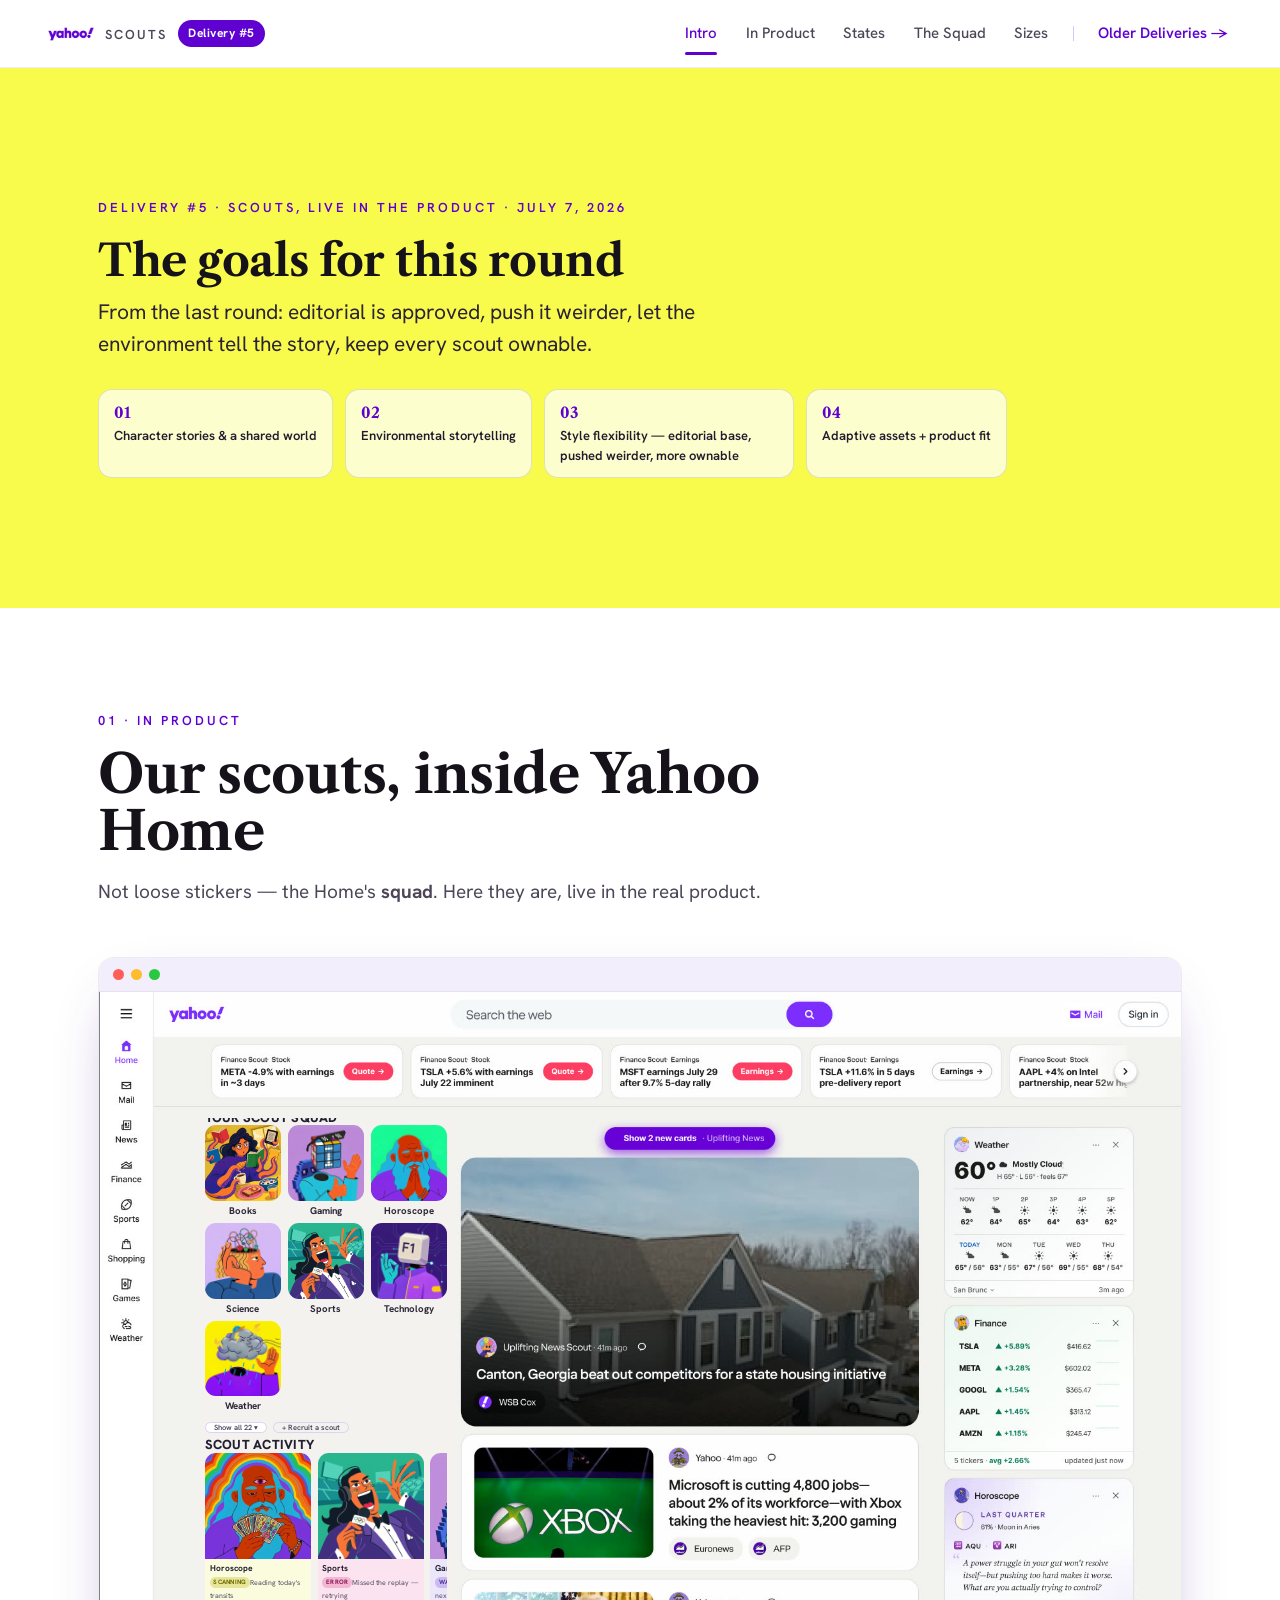
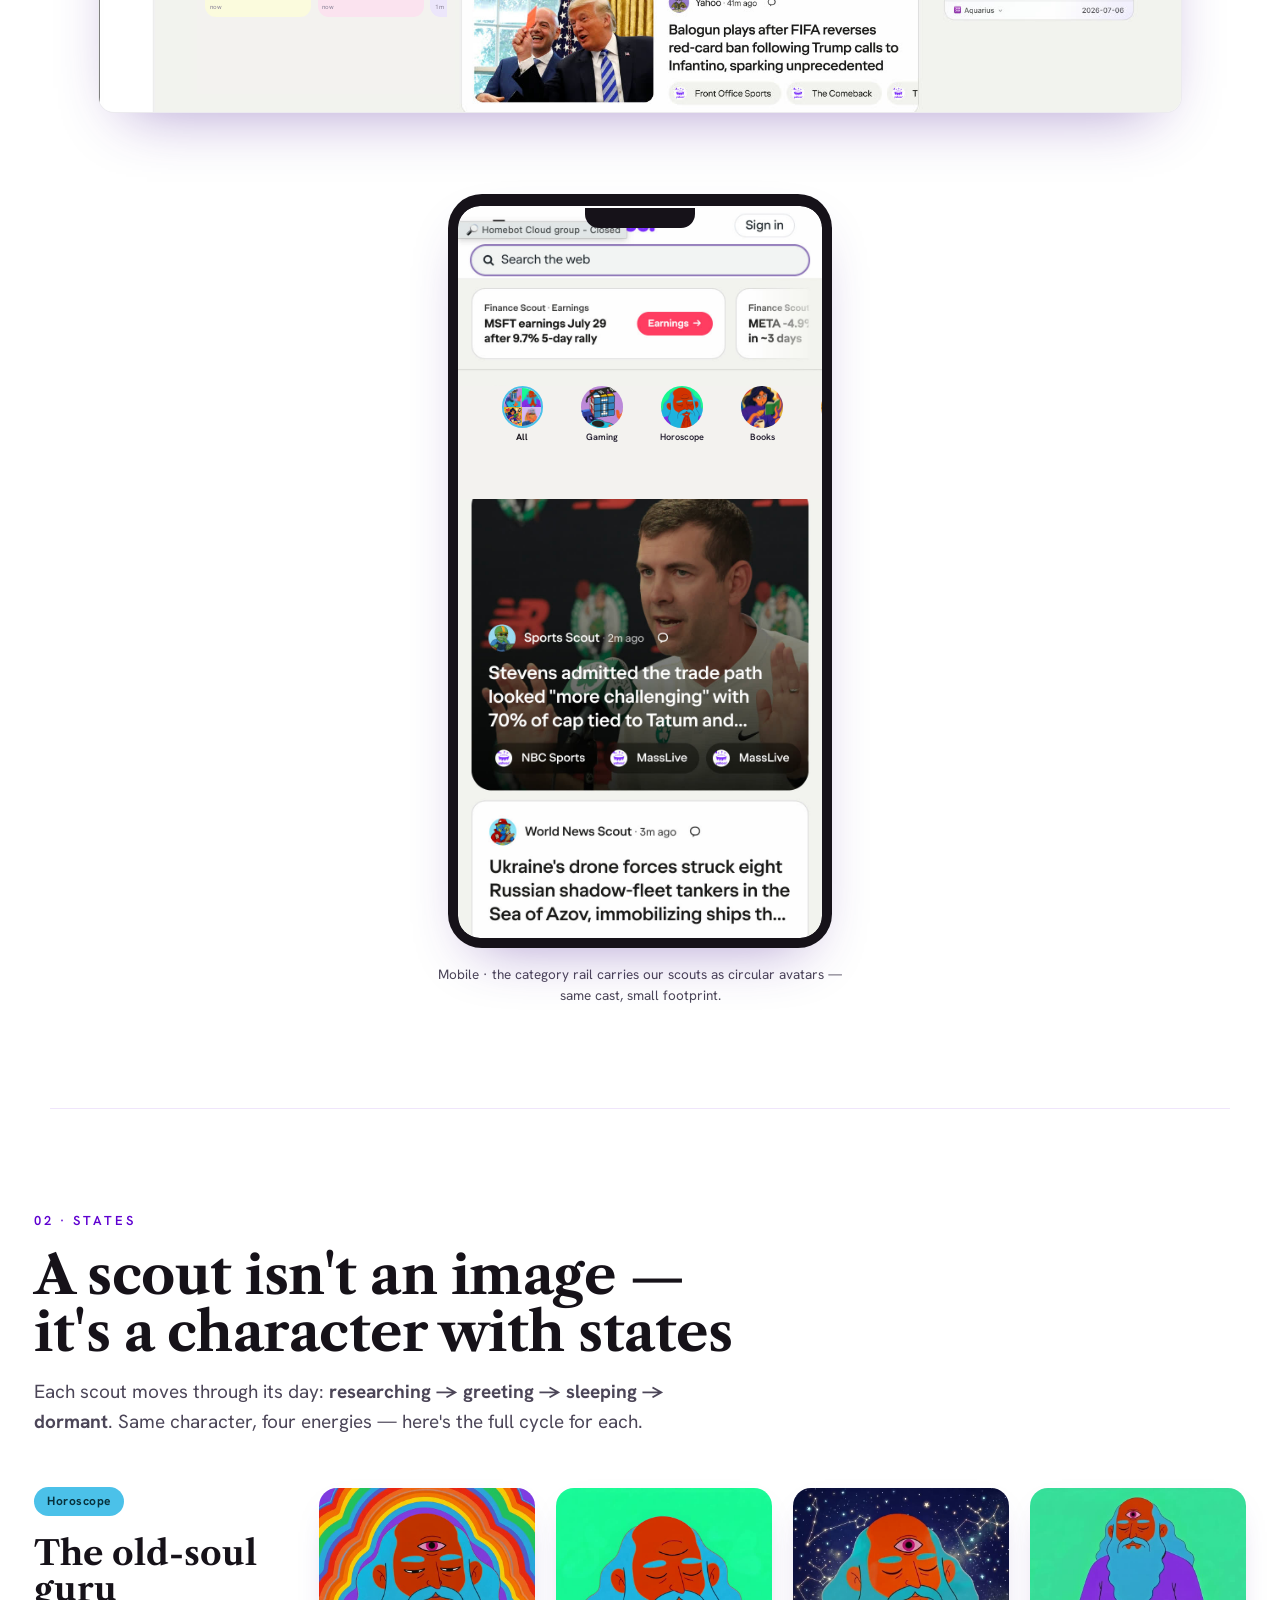
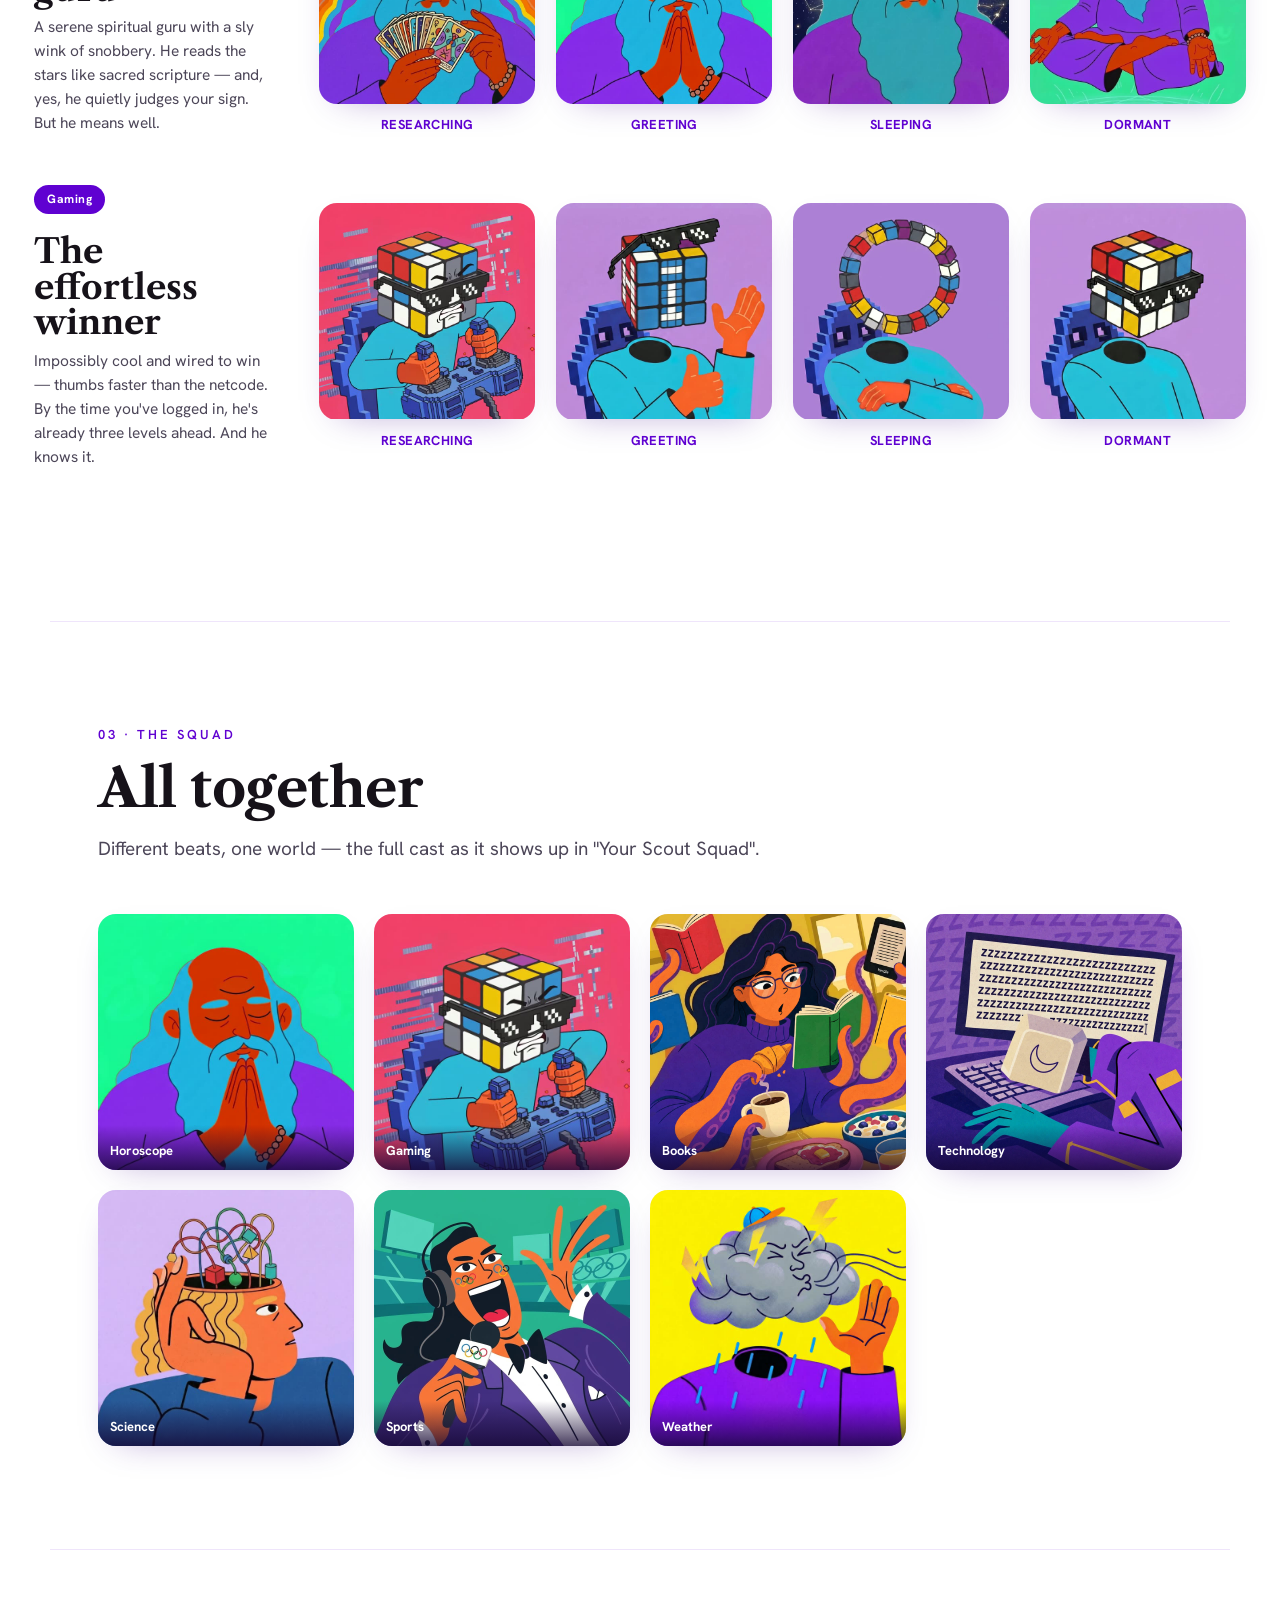
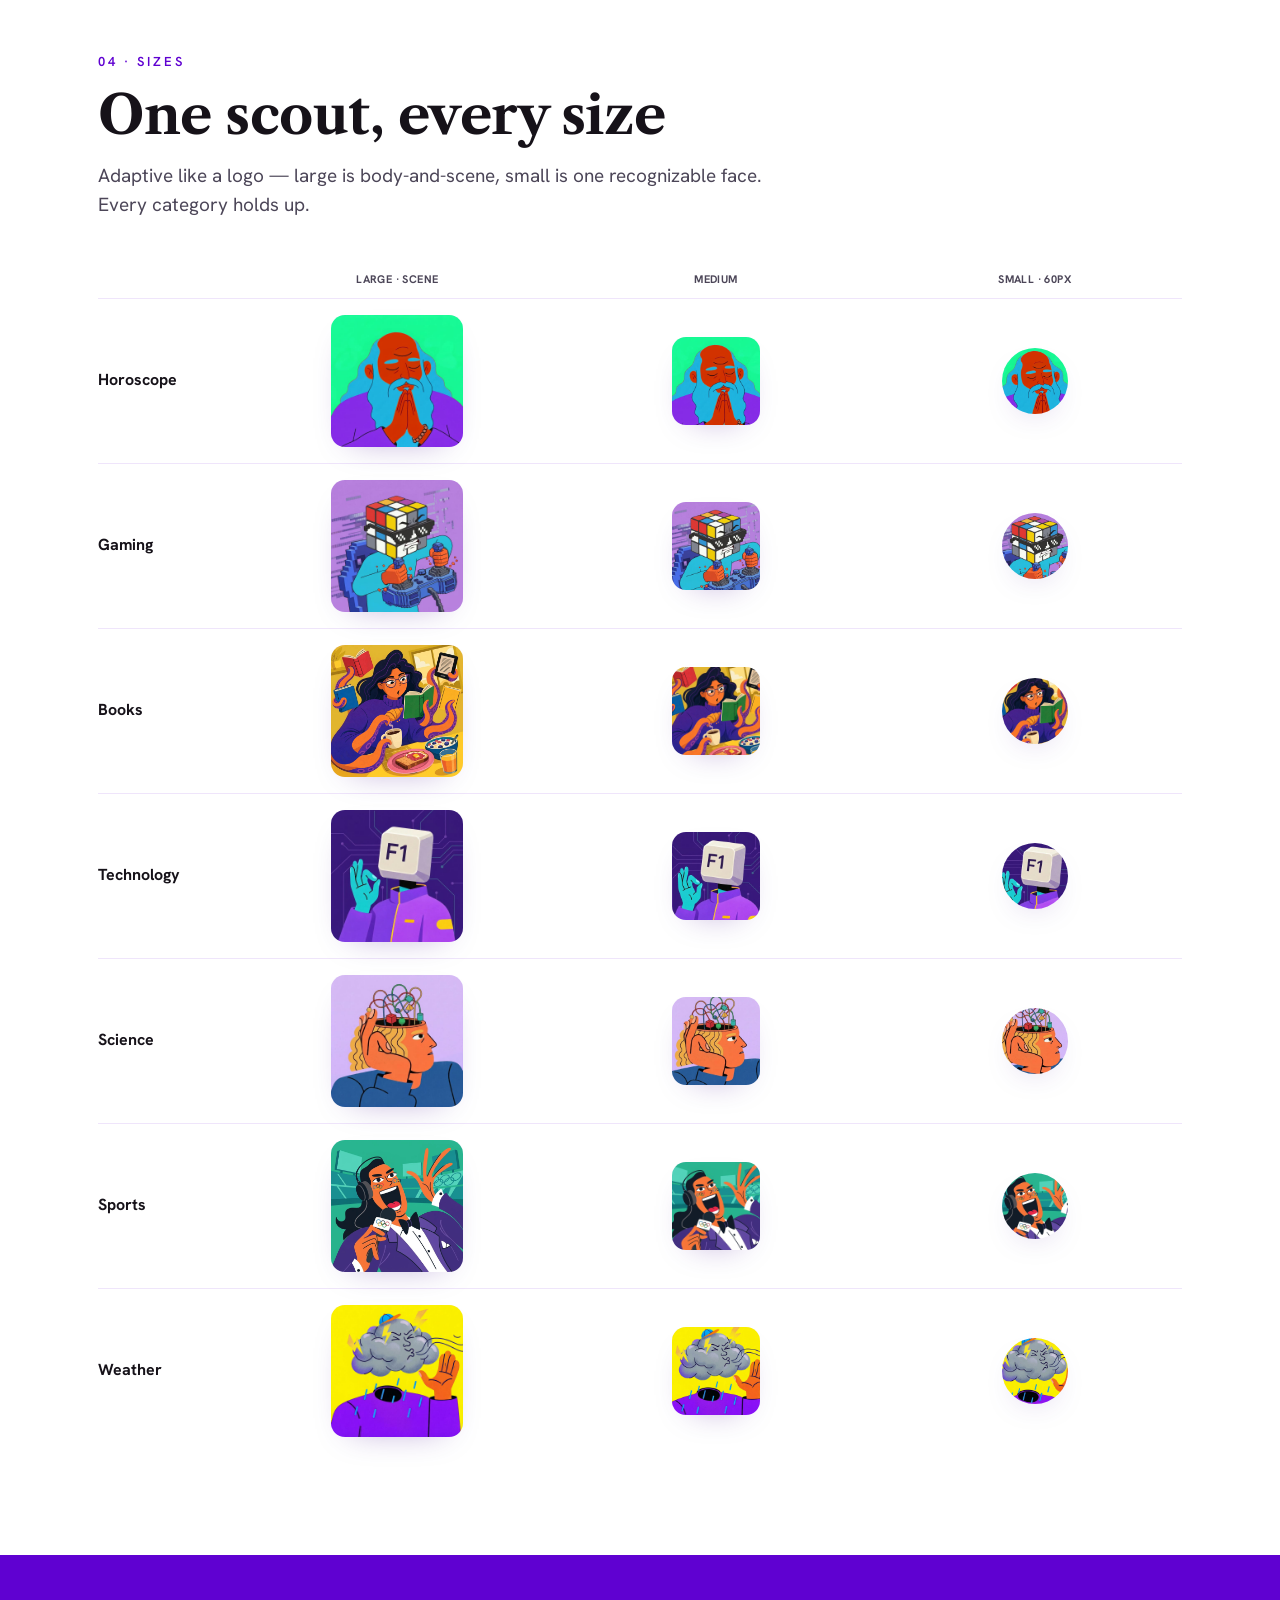
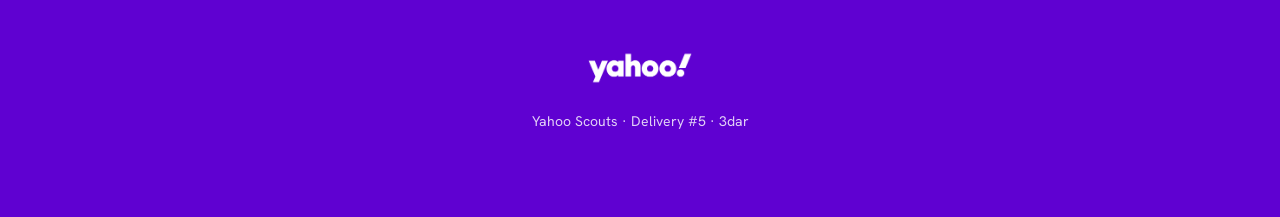
==== commit 7192c2c6: "Promote Delivery #5 to main; archive V4 under Older Deliveries - Delivery #5 (in-product presentatio" ====
--- a/p-d5-73b97c27/index.html
+++ b/p-d5-73b97c27/index.html
@@ -2,230 +2,13 @@
 <html lang="en">
 <head>
 <meta charset="UTF-8" />
-<meta name="viewport" content="width=device-width, initial-scale=1.0" />
-<title>Yahoo Scouts — Delivery #5 · In Product</title>
-<meta name="description" content="Yahoo Scouts — Delivery #5. The final scouts dropped into the real Yahoo Home product, animated across their states." />
 <meta name="robots" content="noindex" />
-<link rel="preconnect" href="https://fonts.googleapis.com" />
-<link rel="preconnect" href="https://fonts.gstatic.com" crossorigin />
-<link href="https://fonts.googleapis.com/css2?family=Hanken+Grotesk:wght@400;500;600;700;800&family=Libre+Caslon+Text:wght@400;700&display=swap" rel="stylesheet" />
-<link rel="stylesheet" href="d5.css?v=5" />
+<title>Yahoo Scouts — Delivery #5</title>
+<link rel="canonical" href="../" />
+<meta http-equiv="refresh" content="0; url=../" />
+<script>location.replace('../');</script>
 </head>
 <body>
-
-<!-- ============ NAV ============ -->
-<header class="nav" id="nav">
-  <a href="#top" class="brand" aria-label="Yahoo Scouts">
-    <img src="../assets/brand/yahoo-logo.png" class="brand-logo" alt="Yahoo" />
-    <span class="brand-sub">scouts</span>
-    <span class="brand-badge">Delivery&nbsp;#5</span>
-  </a>
-  <nav class="nav-links">
-    <a href="#intro">Intro</a>
-    <a href="#product">In&nbsp;Product</a>
-    <a href="#states">States</a>
-    <a href="#squad">The&nbsp;Squad</a>
-    <a href="#system">Sizes</a>
-  </nav>
-</header>
-
-<main id="top">
-
-  <!-- ============ INTRO ============ -->
-  <section class="hero-intro" id="intro">
-    <div class="hero-inner">
-      <p class="eyebrow">Delivery #5 · Scouts, live in the product · July 7, 2026</p>
-      <h1 class="hero-title mini">The goals for this round</h1>
-      <p class="hero-lede">From the last round: editorial is approved, push it weirder, let the
-      environment tell the story, keep every scout ownable.</p>
-      <div class="chips">
-        <div class="saidchip"><b>01</b>Character stories &amp; a shared world</div>
-        <div class="saidchip"><b>02</b>Environmental storytelling</div>
-        <div class="saidchip"><b>03</b>Style flexibility — editorial base, pushed weirder, more ownable</div>
-        <div class="saidchip"><b>04</b>Adaptive assets + product fit</div>
-      </div>
-    </div>
-  </section>
-
-  <!-- ============ IN PRODUCT (hero section) ============ -->
-  <section class="section" id="product">
-    <div class="section-head reveal">
-      <p class="eyebrow">01 · In Product</p>
-      <h2>Our scouts, inside Yahoo Home</h2>
-      <p class="section-lede">Not loose stickers — the Home's <b>squad</b>. Here they are, live in the real product.</p>
-    </div>
-
-    <!-- DESKTOP composite: real frame + our scouts overlaid on the Scout Squad + Activity -->
-    <div class="home reveal">
-      <div class="browser-bar"><span></span><span></span><span></span></div>
-      <div class="home-shot">
-        <img class="shot" src="media/desktop-ui.jpg" alt="Yahoo Home desktop" loading="eager" />
-        <div class="ovl squad-ovl">
-          <div class="ov-h">Your Scout Squad</div>
-          <div class="ov-grid">
-            <figure class="ov-tile"><img src="media/books.jpg" alt=""><figcaption>Books</figcaption></figure>
-            <figure class="ov-tile"><video src="media/gaming-greeting.mp4" poster="media/gaming-greeting.jpg" class="autovid" muted loop playsinline preload="none"></video><figcaption>Gaming</figcaption></figure>
-            <figure class="ov-tile"><video src="media/horoscope-greeting.mp4" poster="media/horoscope-greeting.jpg" class="autovid" muted loop playsinline preload="none"></video><figcaption>Horoscope</figcaption></figure>
-            <figure class="ov-tile"><video src="media/science-active.mp4" poster="media/science-active.jpg" class="autovid" muted loop playsinline preload="none"></video><figcaption>Science</figcaption></figure>
-            <figure class="ov-tile"><img src="media/sports.jpg" alt=""><figcaption>Sports</figcaption></figure>
-            <figure class="ov-tile"><video src="media/technology-active.mp4" poster="media/technology-active.jpg" class="autovid" muted loop playsinline preload="none"></video><figcaption>Technology</figcaption></figure>
-            <figure class="ov-tile"><video src="media/weather-active.mp4" poster="media/weather-active.jpg" class="autovid" muted loop playsinline preload="none"></video><figcaption>Weather</figcaption></figure>
-          </div>
-          <div class="ov-btns"><span class="ov-btn">Show all 22 ▾</span><span class="ov-btn ghost">+ Recruit a scout</span></div>
-          <div class="ov-h ov-h-sub">Scout Activity</div>
-          <div class="ov-acts">
-            <figure class="ov-act scan"><video src="media/horoscope-researching.mp4" poster="media/horoscope-researching.jpg" class="autovid" muted loop playsinline preload="none"></video><figcaption><b>Horoscope</b><span class="tag t-scan">Scanning</span>Reading today's transits<small>now</small></figcaption></figure>
-            <figure class="ov-act err"><img src="media/sports.jpg" alt=""><figcaption><b>Sports</b><span class="tag t-err">Error</span>Missed the replay — retrying<small>now</small></figcaption></figure>
-            <figure class="ov-act wake"><video src="media/gaming-dormant.mp4" poster="media/gaming-dormant.jpg" class="autovid" muted loop playsinline preload="none"></video><figcaption><b>Gaming</b><span class="tag t-wake">Waking in 2</span>Booting up next match<small>1m</small></figcaption></figure>
-          </div>
-        </div>
-      </div>
-    </div>
-    <p class="cap-note reveal">Desktop · our scouts replace every avatar in the Scout Squad grid and the activity feed — moving where we have animation.</p>
-
-    <!-- MOBILE composite: real frame + our scouts overlaid on the category rail -->
-    <div class="phones reveal">
-      <div class="phone">
-        <div class="phone-notch"></div>
-        <div class="home-shot">
-          <img class="shot" src="media/mobile-ui.jpg" alt="Yahoo Home mobile" loading="lazy" />
-          <div class="ovl rail-ovl">
-            <div class="rail-circ all"><span class="rc-collage"><img src="media/gaming-greeting.jpg" alt=""><img src="media/horoscope-greeting.jpg" alt=""><img src="media/books.jpg" alt=""><img src="media/science-active.jpg" alt=""></span><figcaption>All</figcaption></div>
-            <div class="rail-circ"><span class="rc-clip"><video src="media/gaming-greeting.mp4" poster="media/gaming-greeting.jpg" class="autovid" muted loop playsinline preload="none" style="transform:scale(1.5);transform-origin:50% 26%"></video></span><figcaption>Gaming</figcaption></div>
-            <div class="rail-circ"><span class="rc-clip"><video src="media/horoscope-greeting.mp4" poster="media/horoscope-greeting.jpg" class="autovid" muted loop playsinline preload="none" style="transform:scale(1.5);transform-origin:50% 32%"></video></span><figcaption>Horoscope</figcaption></div>
-            <div class="rail-circ"><span class="rc-clip"><img src="media/books.jpg" alt="" style="transform:scale(1.5);transform-origin:50% 30%"></span><figcaption>Books</figcaption></div>
-            <div class="rail-circ"><span class="rc-clip"><video src="media/science-active.mp4" poster="media/science-active.jpg" class="autovid" muted loop playsinline preload="none" style="transform:scale(1.5);transform-origin:58% 44%"></video></span><figcaption>Science</figcaption></div>
-            <div class="rail-circ"><span class="rc-clip"><img src="media/sports.jpg" alt="" style="transform:scale(1.5);transform-origin:50% 28%"></span><figcaption>Sports</figcaption></div>
-            <div class="rail-circ"><span class="rc-clip"><video src="media/weather-active.mp4" poster="media/weather-active.jpg" class="autovid" muted loop playsinline preload="none" style="transform:scale(1.45);transform-origin:50% 26%"></video></span><figcaption>Weather</figcaption></div>
-          </div>
-        </div>
-      </div>
-      <p class="cap-note">Mobile · the category rail carries our scouts as circular avatars — same cast, small footprint.</p>
-    </div>
-  </section>
-  <div class="divider"></div>
-
-  <!-- ============ STATES ============ -->
-  <section class="section" id="states">
-    <div class="section-head reveal">
-      <p class="eyebrow">02 · States</p>
-      <h2>A scout isn't an image —<br>it's a character with states</h2>
-      <p class="section-lede">Each scout moves through its day: <b>researching → greeting → sleeping → dormant</b>.
-      Same character, four energies — here's the full cycle for each.</p>
-    </div>
-
-    <!-- HOROSCOPE row -->
-    <div class="staterow reveal">
-      <div class="sr-desc">
-        <span class="chip chip-c">Horoscope</span>
-        <h3>The old-soul guru</h3>
-        <p>A serene spiritual guru with a sly wink of snobbery. He reads the stars like sacred
-        scripture — and, yes, he quietly judges your sign. But he means well.</p>
-      </div>
-      <div class="sr-clips">
-        <figure><video src="media/horoscope-researching.mp4" poster="media/horoscope-researching.jpg" class="autovid" muted loop playsinline preload="none"></video><figcaption>Researching</figcaption></figure>
-        <figure><video src="media/horoscope-greeting.mp4" poster="media/horoscope-greeting.jpg" class="autovid" muted loop playsinline preload="none"></video><figcaption>Greeting</figcaption></figure>
-        <figure><video src="media/horoscope-sleeping.mp4" poster="media/horoscope-sleeping.jpg" class="autovid" muted loop playsinline preload="none"></video><figcaption>Sleeping</figcaption></figure>
-        <figure><video src="media/horoscope-dormant.mp4" poster="media/horoscope-dormant.jpg" class="autovid" muted loop playsinline preload="none"></video><figcaption>Dormant</figcaption></figure>
-      </div>
-    </div>
-
-    <!-- GAMING row -->
-    <div class="staterow reveal">
-      <div class="sr-desc">
-        <span class="chip chip-p">Gaming</span>
-        <h3>The effortless winner</h3>
-        <p>Impossibly cool and wired to win — thumbs faster than the netcode. By the time you've
-        logged in, he's already three levels ahead. And he knows it.</p>
-      </div>
-      <div class="sr-clips">
-        <figure><video src="media/gaming-researching.mp4" poster="media/gaming-researching.jpg" class="autovid" muted loop playsinline preload="none"></video><figcaption>Researching</figcaption></figure>
-        <figure><video src="media/gaming-greeting.mp4" poster="media/gaming-greeting.jpg" class="autovid" muted loop playsinline preload="none"></video><figcaption>Greeting</figcaption></figure>
-        <figure><video src="media/gaming-sleeping.mp4" poster="media/gaming-sleeping.jpg" class="autovid" muted loop playsinline preload="none"></video><figcaption>Sleeping</figcaption></figure>
-        <figure><video src="media/gaming-dormant.mp4" poster="media/gaming-dormant.jpg" class="autovid" muted loop playsinline preload="none"></video><figcaption>Dormant</figcaption></figure>
-      </div>
-    </div>
-  </section>
-  <div class="divider"></div>
-
-  <!-- ============ THE SQUAD ============ -->
-  <section class="section" id="squad">
-    <div class="section-head reveal">
-      <p class="eyebrow">03 · The Squad</p>
-      <h2>All together</h2>
-      <p class="section-lede">Different beats, one world — the full cast as it shows up in
-      "Your Scout Squad".</p>
-    </div>
-    <div class="squad reveal">
-      <figure class="sq"><video src="media/horoscope-greeting.mp4" poster="media/horoscope-greeting.jpg" class="autovid" muted loop playsinline preload="none"></video><figcaption>Horoscope</figcaption></figure>
-      <figure class="sq"><video src="media/gaming-researching.mp4" poster="media/gaming-researching.jpg" class="autovid" muted loop playsinline preload="none"></video><figcaption>Gaming</figcaption></figure>
-      <figure class="sq"><img src="media/books.jpg" alt="Books scout" loading="lazy" style="transform:scale(1.18);transform-origin:50% 30%" /><figcaption>Books</figcaption></figure>
-      <figure class="sq"><img src="media/technology-sleeping.jpg" alt="Technology scout" loading="lazy" /><figcaption>Technology</figcaption></figure>
-      <figure class="sq"><video src="media/science-active.mp4" poster="media/science-active.jpg" class="autovid" muted loop playsinline preload="none"></video><figcaption>Science</figcaption></figure>
-      <figure class="sq"><img src="media/sports.jpg" alt="Sports scout" loading="lazy" /><figcaption>Sports</figcaption></figure>
-      <figure class="sq"><video src="media/weather-active.mp4" poster="media/weather-active.jpg" class="autovid" muted loop playsinline preload="none"></video><figcaption>Weather</figcaption></figure>
-    </div>
-  </section>
-  <div class="divider"></div>
-
-  <!-- ============ SIZES (adaptive, all categories) ============ -->
-  <section class="section" id="system">
-    <div class="section-head reveal">
-      <p class="eyebrow">04 · Sizes</p>
-      <h2>One scout, every size</h2>
-      <p class="section-lede">Adaptive like a logo — large is body-and-scene, small is one
-      recognizable face. Every category holds up.</p>
-    </div>
-    <div class="sizes reveal">
-      <div class="sizes-head"><span></span><small>Large · scene</small><small>Medium</small><small>Small · 60px</small></div>
-      <div class="sizerow"><span class="sr-name">Horoscope</span>
-        <div class="sc lg"><img src="media/horoscope-greeting.jpg"></div>
-        <div class="sc md"><img src="media/horoscope-greeting.jpg" style="transform:scale(1.22);transform-origin:50% 32%"></div>
-        <div class="sc sm"><img src="media/horoscope-greeting.jpg" style="transform:scale(1.45);transform-origin:50% 32%"></div>
-      </div>
-      <div class="sizerow"><span class="sr-name">Gaming</span>
-        <div class="sc lg"><img src="media/gaming-first.jpg"></div>
-        <div class="sc md"><img src="media/gaming-first.jpg" style="transform:scale(1.22);transform-origin:50% 26%"></div>
-        <div class="sc sm"><img src="media/gaming-first.jpg" style="transform:scale(1.5);transform-origin:50% 26%"></div>
-      </div>
-      <div class="sizerow"><span class="sr-name">Books</span>
-        <div class="sc lg"><img src="media/books.jpg"></div>
-        <div class="sc md"><img src="media/books.jpg" style="transform:scale(1.22);transform-origin:50% 30%"></div>
-        <div class="sc sm"><img src="media/books.jpg" style="transform:scale(1.5);transform-origin:50% 30%"></div>
-      </div>
-      <div class="sizerow"><span class="sr-name">Technology</span>
-        <div class="sc lg"><img src="media/technology-first.jpg"></div>
-        <div class="sc md"><img src="media/technology-first.jpg" style="transform:scale(1.22);transform-origin:50% 27%"></div>
-        <div class="sc sm"><img src="media/technology-first.jpg" style="transform:scale(1.5);transform-origin:50% 27%"></div>
-      </div>
-      <div class="sizerow"><span class="sr-name">Science</span>
-        <div class="sc lg"><img src="media/science-active.jpg"></div>
-        <div class="sc md"><img src="media/science-active.jpg" style="transform:scale(1.22);transform-origin:58% 44%"></div>
-        <div class="sc sm"><img src="media/science-active.jpg" style="transform:scale(1.5);transform-origin:58% 44%"></div>
-      </div>
-      <div class="sizerow"><span class="sr-name">Sports</span>
-        <div class="sc lg"><img src="media/sports.jpg"></div>
-        <div class="sc md"><img src="media/sports.jpg" style="transform:scale(1.22);transform-origin:50% 28%"></div>
-        <div class="sc sm"><img src="media/sports.jpg" style="transform:scale(1.5);transform-origin:50% 28%"></div>
-      </div>
-      <div class="sizerow"><span class="sr-name">Weather</span>
-        <div class="sc lg"><img src="media/weather-active.jpg"></div>
-        <div class="sc md"><img src="media/weather-active.jpg" style="transform:scale(1.22);transform-origin:50% 26%"></div>
-        <div class="sc sm"><img src="media/weather-active.jpg" style="transform:scale(1.5);transform-origin:50% 26%"></div>
-      </div>
-    </div>
-  </section>
-
-</main>
-
-<footer class="footer">
-  <img src="../assets/brand/yahoo-logo.png" class="footer-logo" alt="Yahoo" />
-  <p>Yahoo Scouts · Delivery #5 · 3dar</p>
-</footer>
-
-<!-- lightbox -->
-<div class="lightbox" id="lightbox"><button class="lightbox-close" id="lbClose" aria-label="Close">&times;</button></div>
-
-<script src="d5.js?v=5"></script>
+<p>Delivery #5 is now the main page — <a href="../">continue →</a></p>
 </body>
 </html>
